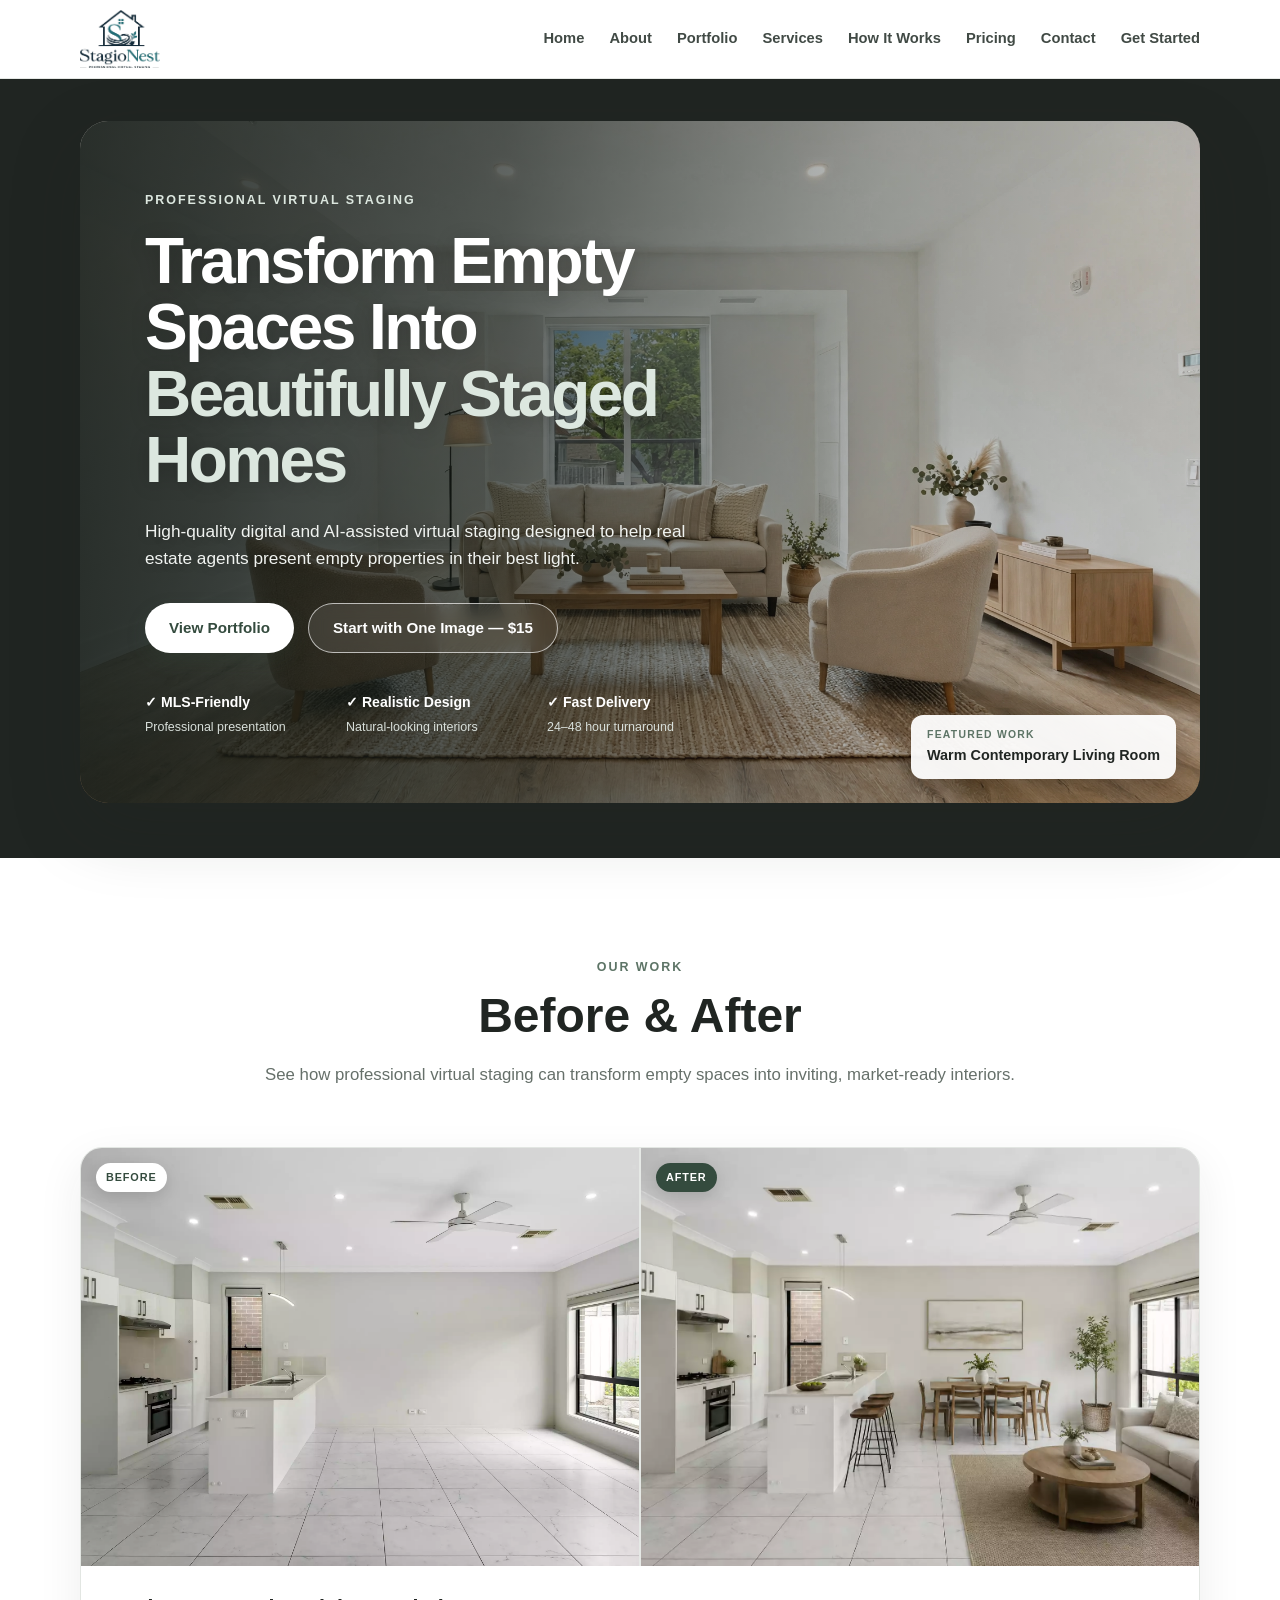
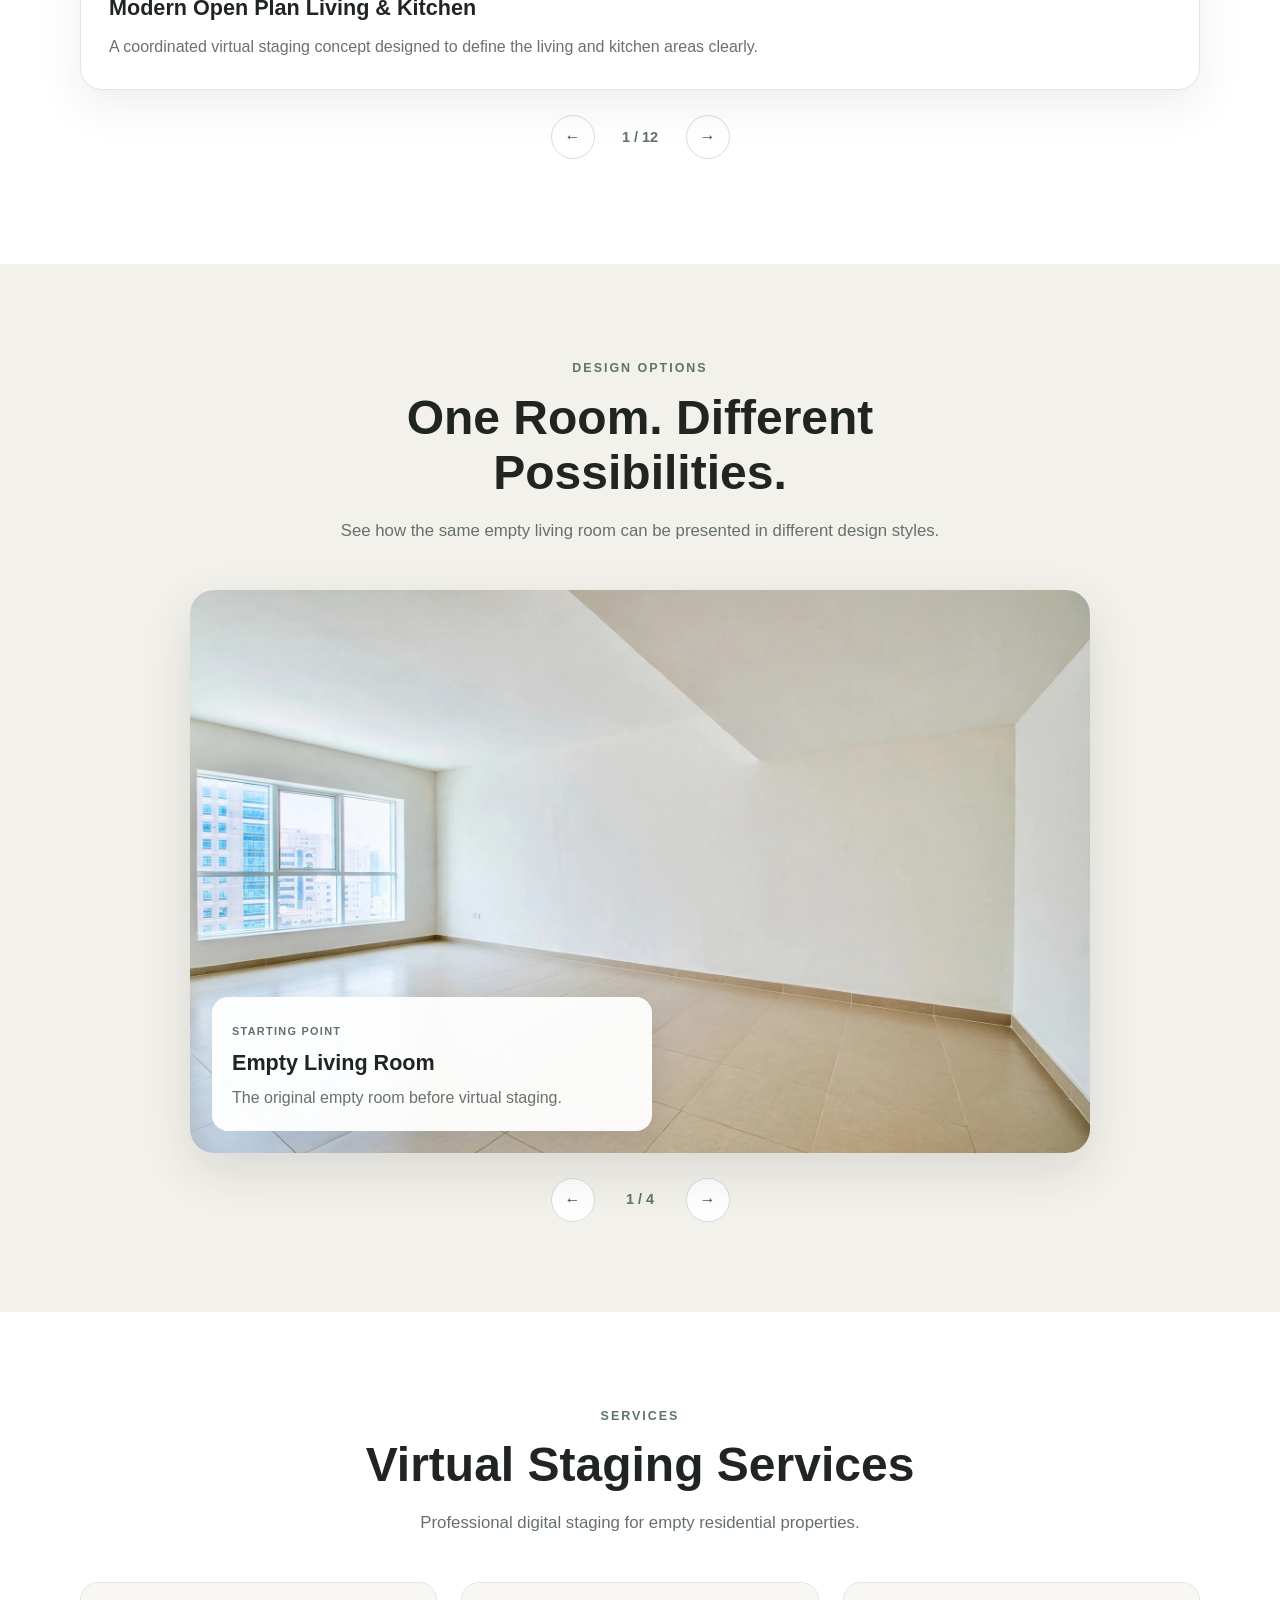
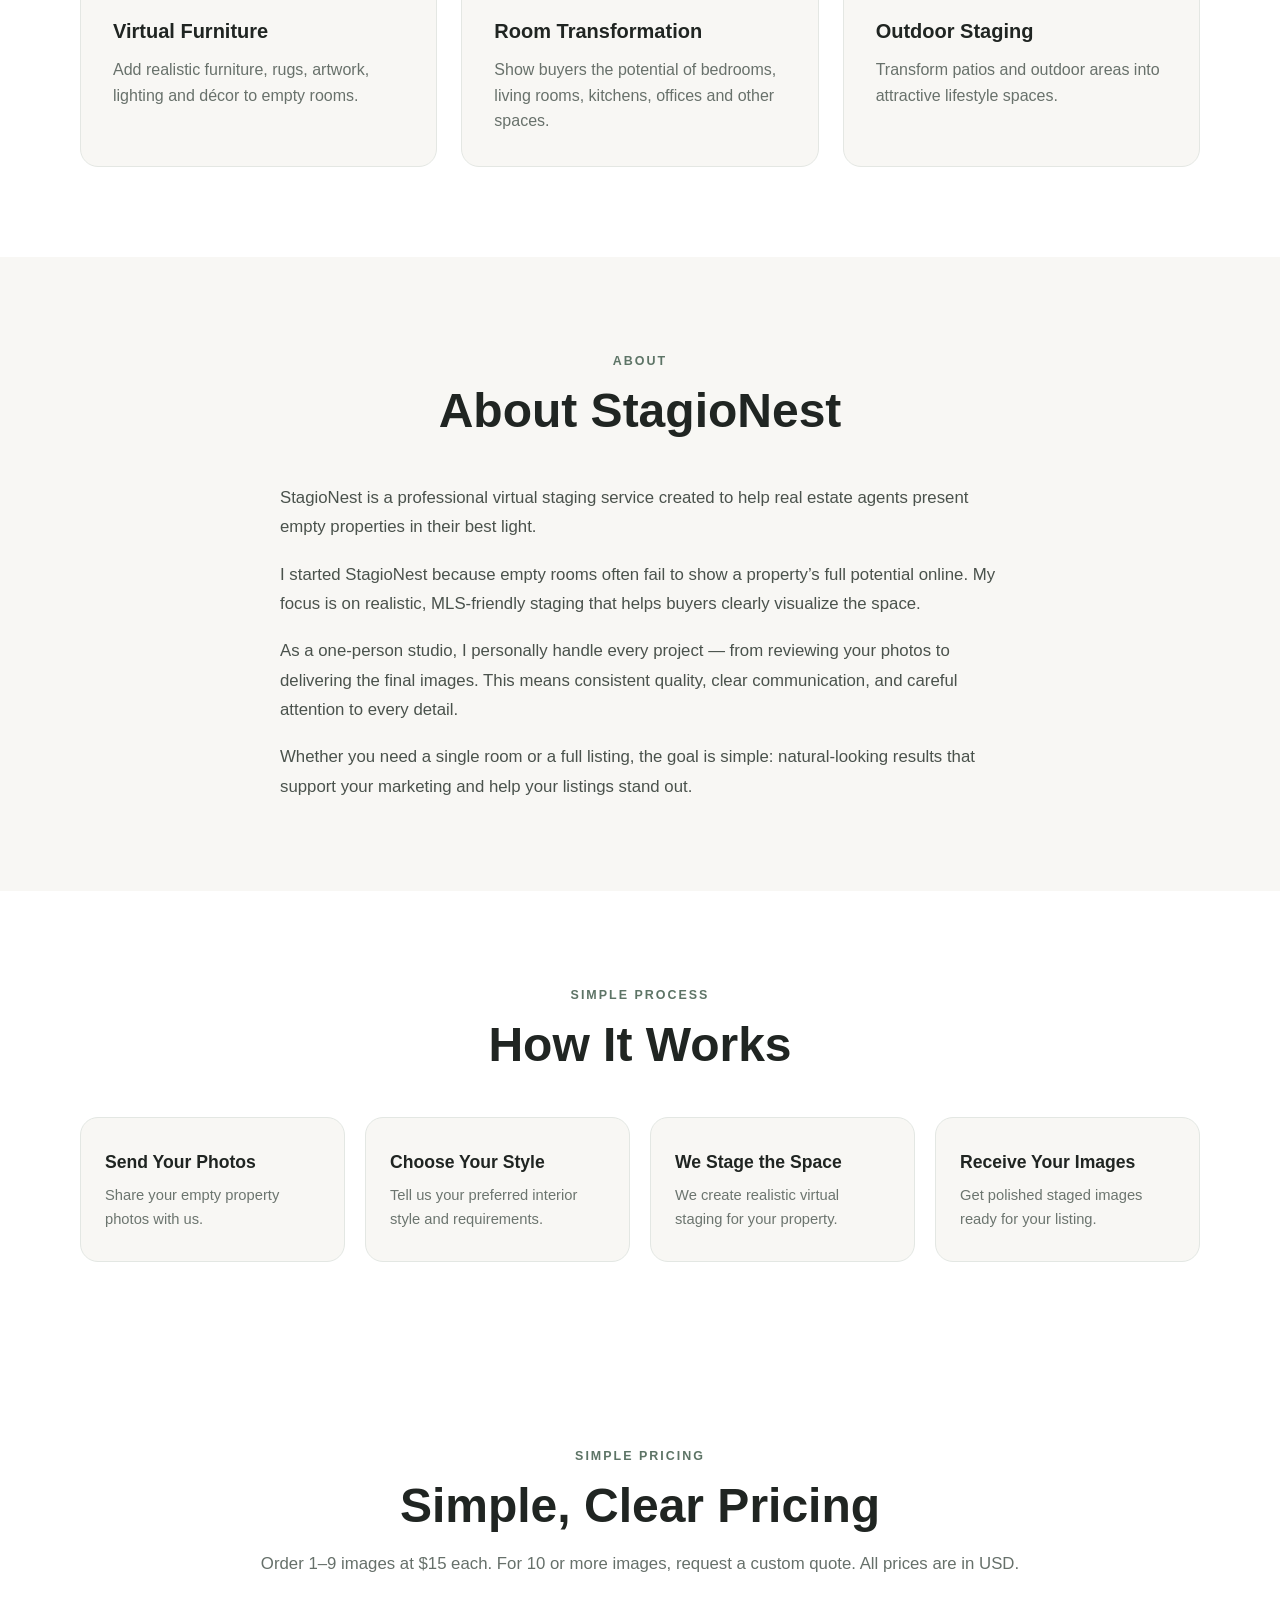
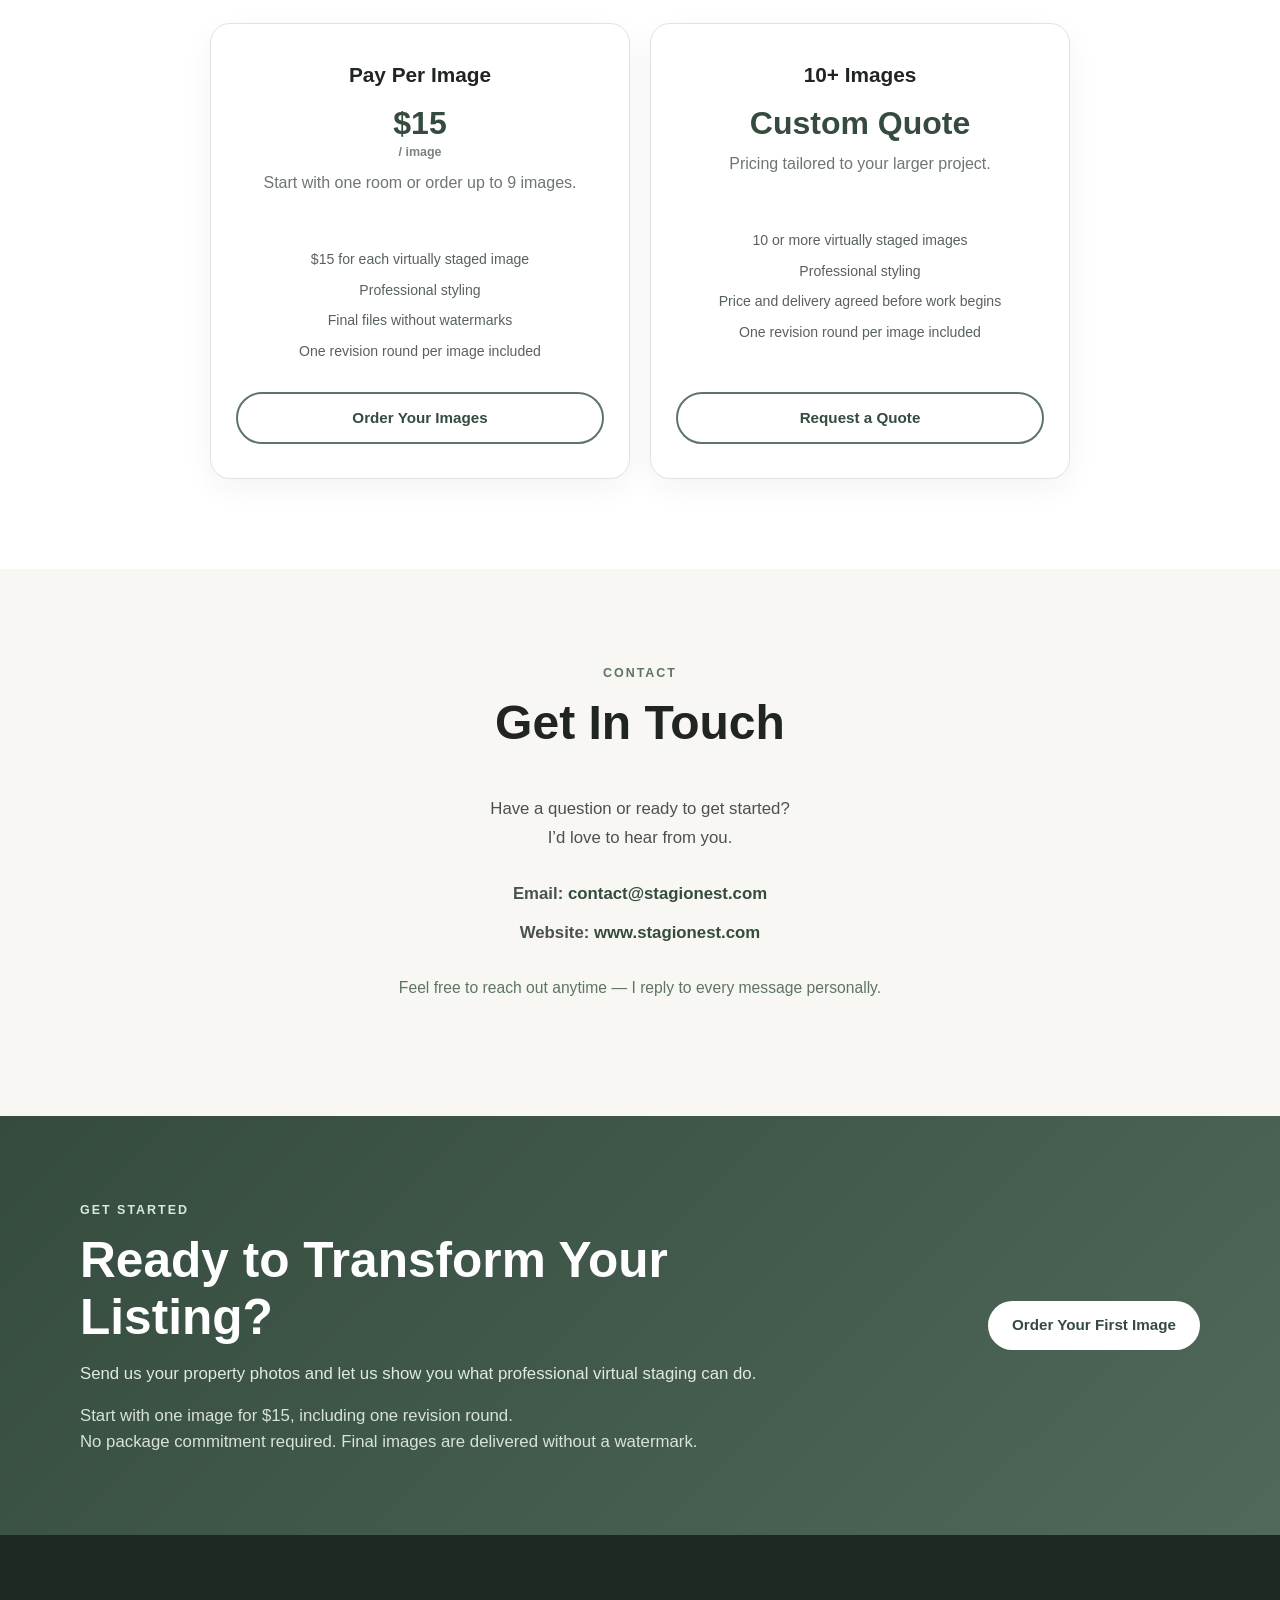
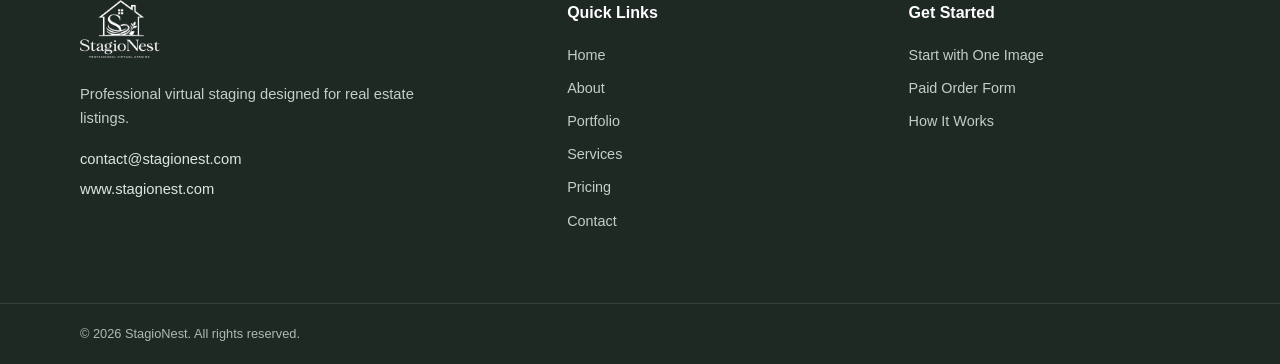
==== index.html @ 2c48d174 "Rename Index.html to index.html" ====
<!DOCTYPE html>
<html lang="en">
<head>
  <meta charset="UTF-8">
  <meta name="viewport" content="width=device-width, initial-scale=1.0">

  <title>StagioNest | Professional Virtual Staging</title>

  <meta
    name="description"
    content="Professional virtual staging for real estate agents. Transform empty spaces into realistic, beautifully staged homes for MLS listings."
  >

  <meta
    name="keywords"
    content="virtual staging, real estate virtual staging, AI virtual staging, MLS virtual staging, real estate agents"
  >

  <link rel="stylesheet" href="CSS/style.css?v=final-20260913">
  <style>
    /* Two pricing options; retain the existing card styles. */
    #pricing .pricing-grid {
      display: grid;
      grid-template-columns: repeat(2, minmax(0, 1fr));
      max-width: 860px;
      margin-left: auto;
      margin-right: auto;
    }
    #pricing .pricing-card { grid-column: auto; min-width: 0; }
    @media (max-width: 640px) {
      #pricing .pricing-grid { grid-template-columns: minmax(0, 1fr); }
    }
  </style>
</head>

<body>

  <!-- ================= HEADER ================= -->

  <header class="site-header">
    <div class="container header-inner">

      <a href="#home" class="brand">
        <img
          src="Images/stagionest-header-green-logo.png"
          alt="StagioNest Professional Virtual Staging"
        >
      </a>

      <button
        class="menu-toggle"
        id="menuToggle"
        type="button"
        aria-label="Open navigation menu"
        aria-expanded="false"
      >
        ☰
      </button>

      <nav class="main-nav" id="mainNav">
        <a href="#home">Home</a>
        <a href="#about">About</a>
        <a href="#portfolio">Portfolio</a>
        <a href="#services">Services</a>
        <a href="#how-it-works">How It Works</a>
        <a href="#pricing">Pricing</a>
        <a href="#contact">Contact</a>
        <a href="#get-started">Get Started</a>
      </nav>

    </div>
  </header>


  <main>

    <!-- ================= HERO ================= -->

    <section class="hero" id="home">

      <div class="container hero-grid">

        <div class="hero-content">

          <span class="eyebrow">
            PROFESSIONAL VIRTUAL STAGING
          </span>

          <h1>
            Transform Empty Spaces Into
            <span>Beautifully Staged Homes</span>
          </h1>

          <p class="hero-text">
            High-quality digital and AI-assisted virtual staging designed
            to help real estate agents present empty properties in their
            best light.
          </p>

          <div class="hero-buttons">

            <a href="#portfolio" class="btn btn-primary">
              View Portfolio
            </a>

            <a href="https://forms.gle/goYeQssP6NCxRCtu6" class="btn btn-secondary" target="_blank" rel="noopener">
              Start with One Image — $15
            </a>

          </div>

          <div class="hero-features">

            <div class="hero-feature">
              <strong>✓ MLS-Friendly</strong>
              <span>Professional presentation</span>
            </div>

            <div class="hero-feature">
              <strong>✓ Realistic Design</strong>
              <span>Natural-looking interiors</span>
            </div>

            <div class="hero-feature">
              <strong>✓ Fast Delivery</strong>
              <span>24–48 hour turnaround</span>
            </div>

          </div>

        </div>


        <div class="hero-image-wrapper">

          <img
            src="Images/virtual-staging-warm-contemporary-modern-living-room-hero.webp"
            alt="Warm contemporary modern virtually staged living room"
            class="hero-image"
          >

          <div class="hero-overlay"></div>

          <div class="hero-image-label">
            <span>FEATURED WORK</span>
            <strong>Warm Contemporary Living Room</strong>
          </div>

        </div>

      </div>

    </section>


    <!-- ================= PORTFOLIO INTRO ================= -->

    <section class="section portfolio-intro" id="portfolio">

      <div class="container narrow text-center">

        <span class="section-label">
          OUR WORK
        </span>

        <h2>
          Before &amp; After
        </h2>

        <p>
          See how professional virtual staging can transform empty
          spaces into inviting, market-ready interiors.
        </p>

      </div>

    </section>


    <!-- ================= PORTFOLIO SLIDER ================= -->

    <section class="portfolio-section">

      <div class="container">

        <div class="portfolio-slider" id="portfolioSlider">

          <!-- PROJECT 1 -->
          <article class="portfolio-card">
            <div class="portfolio-images">

              <div class="portfolio-image">
                <span class="image-badge">BEFORE</span>
                <img
                  src="Images/empty-modern-open-plan-living-room-kitchen-before.webp"
                  alt="Empty modern open plan living room and kitchen before virtual staging"
                  loading="lazy"
                >
              </div>

              <div class="portfolio-image">
                <span class="image-badge after">AFTER</span>
                <img
                  src="Images/virtual-staging-modern-open-plan-living-room-kitchen-after.webp"
                  alt="Virtually staged modern open plan living room and kitchen"
                  loading="lazy"
                >
              </div>

            </div>

            <div class="portfolio-info">
              <h3>Modern Open Plan Living &amp; Kitchen</h3>
              <p>
                A coordinated virtual staging concept designed to
                define the living and kitchen areas clearly.
              </p>
            </div>
          </article>


          <!-- PROJECT 2 -->
          <article class="portfolio-card">
            <div class="portfolio-images">

              <div class="portfolio-image">
                <span class="image-badge">BEFORE</span>
                <img
                  src="Images/empty-open-concept-living-dining-room-modern-home-before.webp"
                  alt="Empty open concept living and dining room before virtual staging"
                  loading="lazy"
                >
              </div>

              <div class="portfolio-image">
                <span class="image-badge after">AFTER</span>
                <img
                  src="Images/virtual-staging-open-concept-living-dining-room-modern-home-after.webp"
                  alt="Virtually staged open concept living and dining room"
                  loading="lazy"
                >
              </div>

            </div>

            <div class="portfolio-info">
              <h3>Open Concept Living &amp; Dining</h3>
              <p>
                A balanced furniture arrangement showing buyers
                how the open space can function.
              </p>
            </div>
          </article>


          <!-- PROJECT 3 -->
          <article class="portfolio-card">
            <div class="portfolio-images">

              <div class="portfolio-image">
                <span class="image-badge">BEFORE</span>
                <img
                  src="Images/empty-covered-patio-real-estate-before.webp"
                  alt="Empty covered patio before virtual staging"
                  loading="lazy"
                >
              </div>

              <div class="portfolio-image">
                <span class="image-badge after">AFTER</span>
                <img
                  src="Images/virtual-staging-covered-patio-real-estate-after.webp"
                  alt="Virtually staged covered patio"
                  loading="lazy"
                >
              </div>

            </div>

            <div class="portfolio-info">
              <h3>Covered Outdoor Patio</h3>
              <p>
                An inviting outdoor living arrangement designed
                to highlight the property's lifestyle potential.
              </p>
            </div>
          </article>


          <!-- PROJECT 4 -->
          <article class="portfolio-card">
            <div class="portfolio-images">

              <div class="portfolio-image">
                <span class="image-badge">BEFORE</span>
                <img
                  src="Images/empty-open-concept-kitchen-living-room-before.webp"
                  alt="Empty open concept kitchen and living room before virtual staging"
                  loading="lazy"
                >
              </div>

              <div class="portfolio-image">
                <span class="image-badge after">AFTER</span>
                <img
                  src="Images/virtual-staging-open-concept-kitchen-living-room-after.webp"
                  alt="Virtually staged open concept kitchen and living room"
                  loading="lazy"
                >
              </div>

            </div>

            <div class="portfolio-info">
              <h3>Open Concept Kitchen &amp; Living Room</h3>
              <p>
                Functional furniture placement that gives an empty
                open-plan property more visual purpose.
              </p>
            </div>
          </article>


          <!-- PROJECT 5 -->
          <article class="portfolio-card">
            <div class="portfolio-images">

              <div class="portfolio-image">
                <span class="image-badge">BEFORE</span>
                <img
                  src="Images/empty-mid-century-modern-living-room-before.webp"
                  alt="Empty mid century modern living room before virtual staging"
                  loading="lazy"
                >
              </div>

              <div class="portfolio-image">
                <span class="image-badge after">AFTER</span>
                <img
                  src="Images/virtual-staging-mid-century-modern-living-room-after.webp"
                  alt="Virtually staged mid century modern living room"
                  loading="lazy"
                >
              </div>

            </div>

            <div class="portfolio-info">
              <h3>Mid-Century Modern Living Room</h3>
              <p>
                Warm wood tones and timeless furniture create an
                inviting real-estate presentation.
              </p>
            </div>
          </article>


          <!-- PROJECT 6 -->
          <article class="portfolio-card">
            <div class="portfolio-images">

              <div class="portfolio-image">
                <span class="image-badge">BEFORE</span>
                <img
                  src="Images/empty-warm-contemporary-modern-living-room-before.webp"
                  alt="Empty warm contemporary modern living room before virtual staging"
                  loading="lazy"
                >
              </div>

              <div class="portfolio-image">
                <span class="image-badge after">AFTER</span>
                <img
                  src="Images/virtual-staging-warm-contemporary-modern-living-room-after.webp"
                  alt="Virtually staged warm contemporary modern living room"
                  loading="lazy"
                >
              </div>

            </div>

            <div class="portfolio-info">
              <h3>Warm Contemporary Living Room</h3>
              <p>
                Soft neutral furnishings and contemporary styling
                create a polished listing presentation.
              </p>
            </div>
          </article>


          <!-- PROJECT 7 -->
          <article class="portfolio-card">
            <div class="portfolio-images">

              <div class="portfolio-image">
                <span class="image-badge">BEFORE</span>
                <img
                  src="Images/empty-modern-organic-bedroom-before.webp"
                  alt="Empty modern organic bedroom before virtual staging"
                  loading="lazy"
                >
              </div>

              <div class="portfolio-image">
                <span class="image-badge after">AFTER</span>
                <img
                  src="Images/virtual-staging-modern-organic-bedroom-after.webp"
                  alt="Virtually staged modern organic bedroom"
                  loading="lazy"
                >
              </div>

            </div>

            <div class="portfolio-info">
              <h3>Modern Organic Bedroom</h3>
              <p>
                Natural textures, warm neutrals and simple furnishings
                create a comfortable bedroom concept.
              </p>
            </div>
          </article>


          <!-- PROJECT 8 -->
          <article class="portfolio-card">
            <div class="portfolio-images">

              <div class="portfolio-image">
                <span class="image-badge">BEFORE</span>
                <img
                  src="Images/empty-warm-contemporary-primary-bedroom-before.webp"
                  alt="Empty warm contemporary primary bedroom before virtual staging"
                  loading="lazy"
                >
              </div>

              <div class="portfolio-image">
                <span class="image-badge after">AFTER</span>
                <img
                  src="Images/virtual-staging-warm-contemporary-primary-bedroom-after.webp"
                  alt="Virtually staged warm contemporary primary bedroom"
                  loading="lazy"
                >
              </div>

            </div>

            <div class="portfolio-info">
              <h3>Warm Contemporary Primary Bedroom</h3>
              <p>
                A calm, sophisticated bedroom design suitable for
                residential real-estate listings.
              </p>
            </div>
          </article>


          <!-- PROJECT 9 -->
          <article class="portfolio-card">
            <div class="portfolio-images">

              <div class="portfolio-image">
                <span class="image-badge">BEFORE</span>
                <img
                  src="Images/empty-modern-bedroom-with-balcony-before.webp"
                  alt="Empty modern bedroom with balcony before virtual staging"
                  loading="lazy"
                >
              </div>

              <div class="portfolio-image">
                <span class="image-badge after">AFTER</span>
                <img
                  src="Images/virtual-staging-modern-bedroom-with-balcony-after.webp"
                  alt="Virtually staged modern bedroom with balcony"
                  loading="lazy"
                >
              </div>

            </div>

            <div class="portfolio-info">
              <h3>Modern Bedroom With Balcony</h3>
              <p>
                A clean bedroom arrangement that helps buyers
                visualize the available living space.
              </p>
            </div>
          </article>


          <!-- PROJECT 10 -->
          <article class="portfolio-card">
            <div class="portfolio-images">

              <div class="portfolio-image">
                <span class="image-badge">BEFORE</span>
                <img
                  src="Images/empty-modern-organic-living-room-before.webp"
                  alt="Empty modern organic living room before virtual staging"
                  loading="lazy"
                >
              </div>

              <div class="portfolio-image">
                <span class="image-badge after">AFTER</span>
                <img
                  src="Images/virtual-staging-modern-organic-living-room-after.webp"
                  alt="Virtually staged modern organic living room"
                  loading="lazy"
                >
              </div>

            </div>

            <div class="portfolio-info">
              <h3>Modern Organic Living Room</h3>
              <p>
                Warm natural styling designed to give an empty room
                a welcoming and contemporary feel.
              </p>
            </div>
          </article>


          <!-- PROJECT 11 -->
          <article class="portfolio-card">
            <div class="portfolio-images">

              <div class="portfolio-image">
                <span class="image-badge">BEFORE</span>
                <img
                  src="Images/empty-modern-flex-room-real-estate-before.webp"
                  alt="Empty modern flex room before virtual staging"
                  loading="lazy"
                >
              </div>

              <div class="portfolio-image">
                <span class="image-badge after">AFTER</span>
                <img
                  src="Images/virtual-staging-modern-flex-room-real-estate-after.webp"
                  alt="Virtually staged modern flex room"
                  loading="lazy"
                >
              </div>

            </div>

            <div class="portfolio-info">
              <h3>Modern Flex Room</h3>
              <p>
                A flexible room concept showing how an unused space
                can serve a practical purpose.
              </p>
            </div>
          </article>


          <!-- PROJECT 12 -->
          <article class="portfolio-card">
            <div class="portfolio-images">

              <div class="portfolio-image">
                <span class="image-badge">BEFORE</span>
                <img
                  src="Images/empty-modern-home-office-us-real-estate-before.webp"
                  alt="Empty modern home office before virtual staging"
                  loading="lazy"
                >
              </div>

              <div class="portfolio-image">
                <span class="image-badge after">AFTER</span>
                <img
                  src="Images/virtual-staging-modern-home-office-us-real-estate-after.webp"
                  alt="Virtually staged modern home office"
                  loading="lazy"
                >
              </div>

            </div>

            <div class="portfolio-info">
              <h3>Modern Home Office</h3>
              <p>
                A practical home-office setup designed for modern
                residential property listings.
              </p>
            </div>
          </article>

        </div>


        <div class="slider-controls">

          <button
            class="slider-btn"
            id="prevProject"
            type="button"
            aria-label="Previous project"
          >
            ←
          </button>

          <span id="sliderCounter">1 / 12</span>

          <button
            class="slider-btn"
            id="nextProject"
            type="button"
            aria-label="Next project"
          >
            →
          </button>

        </div>

      </div>

    </section>


    <!-- ================= DESIGN STYLES ================= -->

    <section class="section styles-section">

      <div class="container">

        <div class="section-heading text-center">

          <span class="section-label">
            DESIGN OPTIONS
          </span>

          <h2>
            One Room. Different Possibilities.
          </h2>

          <p>
            See how the same empty living room can be presented
            in different design styles.
          </p>

        </div>


        <div class="style-showcase">

          <div class="style-slide active">
            <img
              src="Images/empty-mid-century-modern-living-room-before.webp"
              alt="Empty mid century modern living room before styling"
              loading="lazy"
            >

            <div class="style-caption">
              <span>STARTING POINT</span>
              <h3>Empty Living Room</h3>
              <p>The original empty room before virtual staging.</p>
            </div>
          </div>


          <div class="style-slide">
            <img
              src="Images/organic-modern-living-room.webp"
              alt="Organic modern living room style"
              loading="lazy"
            >

            <div class="style-caption">
              <span>ORGANIC MODERN</span>
              <h3>Organic Modern</h3>
              <p>Warm neutrals, natural textures and contemporary furniture.</p>
            </div>
          </div>


          <div class="style-slide">
            <img
              src="Images/scandinavian-living-room.webp"
              alt="Scandinavian living room style"
              loading="lazy"
            >

            <div class="style-caption">
              <span>SCANDINAVIAN</span>
              <h3>Scandinavian</h3>
              <p>Light tones, simple forms and comfortable modern styling.</p>
            </div>
          </div>


          <div class="style-slide">
            <img
              src="Images/minimalist-city-living-room.webp"
              alt="Minimalist city living room style"
              loading="lazy"
            >

            <div class="style-caption">
              <span>MINIMALIST CITY</span>
              <h3>Minimalist City</h3>
              <p>Clean lines, sophisticated furniture and uncluttered design.</p>
            </div>
          </div>

        </div>


        <div class="style-controls">

          <button
            class="slider-btn"
            id="prevStyle"
            type="button"
            aria-label="Previous design style"
          >
            ←
          </button>

          <span id="styleCounter">1 / 4</span>

          <button
            class="slider-btn"
            id="nextStyle"
            type="button"
            aria-label="Next design style"
          >
            →
          </button>

        </div>

      </div>

    </section>


    <!-- ================= SERVICES ================= -->

    <section class="section services-section" id="services">

      <div class="container">

        <div class="section-heading text-center">

          <span class="section-label">SERVICES</span>

          <h2>Virtual Staging Services</h2>

          <p>
            Professional digital staging for empty residential properties.
          </p>

        </div>


        <div class="service-grid">

          <div class="service-card">
            <h3>Virtual Furniture</h3>
            <p>
              Add realistic furniture, rugs, artwork, lighting and
              décor to empty rooms.
            </p>
          </div>


          <div class="service-card">
            <h3>Room Transformation</h3>
            <p>
              Show buyers the potential of bedrooms, living rooms,
              kitchens, offices and other spaces.
            </p>
          </div>


          <div class="service-card">
            <h3>Outdoor Staging</h3>
            <p>
              Transform patios and outdoor areas into attractive
              lifestyle spaces.
            </p>
          </div>

        </div>

      </div>

    </section>


    <!-- ================= ABOUT ================= -->

    <section class="section about-section" id="about">

      <div class="container narrow">

        <div class="section-heading text-center">
          <span class="section-label">ABOUT</span>
          <h2>About StagioNest</h2>
        </div>

        <div class="about-content">
          <p>
            StagioNest is a professional virtual staging service created to help real estate agents present empty properties in their best light.
          </p>

          <p>
            I started StagioNest because empty rooms often fail to show a property’s full potential online. My focus is on realistic, MLS-friendly staging that helps buyers clearly visualize the space.
          </p>

          <p>
            As a one-person studio, I personally handle every project — from reviewing your photos to delivering the final images. This means consistent quality, clear communication, and careful attention to every detail.
          </p>

          <p>
            Whether you need a single room or a full listing, the goal is simple: natural-looking results that support your marketing and help your listings stand out.
          </p>
        </div>

      </div>

    </section>


    <!-- ================= HOW IT WORKS ================= -->

    <section class="section process-section" id="how-it-works">

      <div class="container">

        <div class="section-heading text-center">

          <span class="section-label">SIMPLE PROCESS</span>

          <h2>How It Works</h2>

        </div>


        <div class="process-grid">

          <div class="process-step">
            <h3>Send Your Photos</h3>
            <p>Share your empty property photos with us.</p>
          </div>

          <div class="process-step">
            <h3>Choose Your Style</h3>
            <p>Tell us your preferred interior style and requirements.</p>
          </div>

          <div class="process-step">
            <h3>We Stage the Space</h3>
            <p>We create realistic virtual staging for your property.</p>
          </div>

          <div class="process-step">
            <h3>Receive Your Images</h3>
            <p>Get polished staged images ready for your listing.</p>
          </div>

        </div>

      </div>

    </section>


    <!-- ================= PRICING ================= -->
    <section class="section pricing-section" id="pricing">
      <div class="container">
        <div class="section-heading text-center">
          <span class="section-label">SIMPLE PRICING</span>
          <h2>Simple, Clear Pricing</h2>
          <p>Order 1–9 images at $15 each. For 10 or more images, request a custom quote. All prices are in USD.</p>
        </div>
        <div class="pricing-grid">
          <div class="pricing-card">
            <h3>Pay Per Image</h3>
            <div class="price">$15 <span>/ image</span></div>
            <p>Start with one room or order up to 9 images.</p>
            <ul>
              <li>$15 for each virtually staged image</li>
              <li>Professional styling</li>
              <li>Final files without watermarks</li>
              <li>One revision round per image included</li>
            </ul>
            <a href="https://forms.gle/goYeQssP6NCxRCtu6" class="btn btn-outline-green" target="_blank" rel="noopener">Order Your Images</a>
          </div>
          <div class="pricing-card custom-pricing-card">
            <h3>10+ Images</h3>
            <div class="price custom-price">Custom Quote</div>
            <p>Pricing tailored to your larger project.</p>
            <ul>
              <li>10 or more virtually staged images</li>
              <li>Professional styling</li>
              <li>Price and delivery agreed before work begins</li>
              <li>One revision round per image included</li>
            </ul>
            <a href="mailto:contact@stagionest.com?subject=Custom%20Quote%20for%2010%2B%20Images" class="btn btn-outline-green">Request a Quote</a>
          </div>
        </div>
      </div>
    </section>


    <!-- ================= CONTACT ================= -->

    <section class="section contact-section" id="contact">

      <div class="container narrow text-center">

        <div class="section-heading">
          <span class="section-label">CONTACT</span>
          <h2>Get In Touch</h2>
        </div>

        <div class="contact-content">
          <p>
            Have a question or ready to get started?<br>
            I’d love to hear from you.
          </p>

          <div class="contact-details">
            <p>
              <strong>Email:</strong>
              <a href="mailto:contact@stagionest.com">contact@stagionest.com</a>
            </p>
            <p>
              <strong>Website:</strong>
              <a href="https://www.stagionest.com" target="_blank" rel="noopener">www.stagionest.com</a>
            </p>
          </div>

          <p class="contact-note">
            Feel free to reach out anytime — I reply to every message personally.
          </p>
        </div>

      </div>

    </section>


    <!-- ================= CTA ================= -->

    <section class="cta-section" id="get-started">

      <div class="container cta-inner">

        <div class="cta-content">

          <span class="section-label">GET STARTED</span>

          <h2>Ready to Transform Your Listing?</h2>

          <p>
            Send us your property photos and let us show you what
            professional virtual staging can do.
          </p>

          <p class="sample-note">
            Start with one image for $15, including one revision round.<br>
            No package commitment required. Final images are delivered without a watermark.
          </p>

        </div>

        <a href="https://forms.gle/goYeQssP6NCxRCtu6" class="btn btn-light" target="_blank" rel="noopener">
          Order Your First Image
        </a>

      </div>

    </section>

  </main>


  <!-- ================= FOOTER ================= -->

  <footer class="site-footer">

    <div class="container footer-grid">

      <div class="footer-brand">

        <div class="footer-logo-box">
          <img
            src="Images/stagionest-footer-white-transparent-logo.png"
            alt="StagioNest Professional Virtual Staging"
            class="footer-logo"
          >
        </div>

        <p>
          Professional virtual staging designed for real estate listings.
        </p>

        <div class="footer-contact">
          <p>
            <a href="mailto:contact@stagionest.com">contact@stagionest.com</a>
          </p>
          <p>
            <a href="https://www.stagionest.com" target="_blank" rel="noopener">www.stagionest.com</a>
          </p>
        </div>

      </div>


      <div class="footer-links">

        <h3>Quick Links</h3>

        <a href="#home">Home</a>
        <a href="#about">About</a>
        <a href="#portfolio">Portfolio</a>
        <a href="#services">Services</a>
        <a href="#pricing">Pricing</a>
        <a href="#contact">Contact</a>

      </div>


      <div class="footer-links">

        <h3>Get Started</h3>

        <a href="https://forms.gle/goYeQssP6NCxRCtu6" target="_blank" rel="noopener">Start with One Image</a>
        <a href="https://forms.gle/goYeQssP6NCxRCtu6" target="_blank" rel="noopener">
          Paid Order Form
        </a>
        <a href="#how-it-works">How It Works</a>

      </div>

    </div>


    <div class="footer-bottom">

      <div class="container">

        <p>
          © <span id="year"></span> StagioNest. All rights reserved.
        </p>

      </div>

    </div>

  </footer>


  <script src="JS/script.js?v=final-20260913" defer></script>

</body>
</html>
---- CSS/style.css ----
/* =========================================================
   STAGIONEST
   PROFESSIONAL VIRTUAL STAGING WEBSITE
   FINAL REVISED CSS
   ========================================================= */


/* =========================
   RESET
   ========================= */

* {
  margin: 0;
  padding: 0;
  box-sizing: border-box;
}

html {
  scroll-behavior: smooth;
  scroll-padding-top: 90px;
}

body {
  font-family:
    -apple-system,
    BlinkMacSystemFont,
    "Segoe UI",
    Roboto,
    Arial,
    sans-serif;

  background: #f8f7f4;
  color: #202522;
  line-height: 1.6;
  overflow-x: hidden;
}

img {
  display: block;
  max-width: 100%;
}

a {
  color: inherit;
  text-decoration: none;
}

button {
  font: inherit;
}


/* =========================
   GLOBAL
   ========================= */

.container {
  width: min(1120px, 92%);
  margin: 0 auto;
}

.narrow {
  max-width: 760px;
}

.text-center {
  text-align: center;
}

.section {
  padding: 90px 0;
}

.section-label,
.eyebrow {
  display: inline-block;
  font-size: 0.78rem;
  font-weight: 800;
  letter-spacing: 0.16em;
  text-transform: uppercase;
  color: #5d7466;
}

.section-heading {
  max-width: 760px;
  margin: 0 auto 45px;
}

.section-heading h2,
.portfolio-intro h2 {
  margin-top: 10px;
  font-size: clamp(2rem, 4vw, 3rem);
  line-height: 1.15;
  color: #202522;
}

.section-heading p,
.portfolio-intro p {
  margin-top: 18px;
  color: #66706a;
  font-size: 1.05rem;
}


/* =========================
   BUTTONS
   ========================= */

.btn {
  display: inline-flex;
  align-items: center;
  justify-content: center;

  min-height: 48px;
  padding: 12px 24px;

  border-radius: 999px;

  font-weight: 700;
  font-size: 0.95rem;

  transition:
    transform 0.25s ease,
    box-shadow 0.25s ease,
    background 0.25s ease,
    color 0.25s ease,
    border-color 0.25s ease;
}

.btn:hover {
  transform: translateY(-2px);
}

.btn-primary {
  background: #344b3e;
  color: #ffffff;
  box-shadow: 0 8px 20px rgba(52, 75, 62, 0.18);
}

.btn-primary:hover {
  background: #26392f;
}

.btn-secondary {
  background: #ffffff;
  color: #344b3e;
  border: 1px solid #d6ddd7;
}

.btn-secondary:hover {
  box-shadow: 0 8px 20px rgba(0, 0, 0, 0.08);
}

.btn-light {
  background: #ffffff;
  color: #344b3e;
}

.btn-light:hover {
  box-shadow: 0 8px 20px rgba(0, 0, 0, 0.12);
}

/* Green outlined button (regular packages) */
.btn-outline-green {
  background: transparent;
  color: #344b3e;
  border: 2px solid #5d7466;
}

.btn-outline-green:hover {
  background: #5d7466;
  color: #ffffff;
  box-shadow: 0 8px 20px rgba(93, 116, 102, 0.25);
}

/* Solid green button (best value package) */
.btn-solid-green {
  background: #5d7466;
  color: #ffffff;
  border: 2px solid #5d7466;
  box-shadow: 0 8px 20px rgba(93, 116, 102, 0.22);
}

.btn-solid-green:hover {
  background: #4a5e52;
  border-color: #4a5e52;
}


/* =========================
   HEADER
   ========================= */

.site-header {
  position: sticky;
  top: 0;
  z-index: 1000;

  background: rgba(255, 255, 255, 0.97);
  border-bottom: 1px solid #e5e8e5;

  backdrop-filter: blur(12px);
}

.header-inner {
  min-height: 78px;
  position: relative;

  display: flex;
  align-items: center;
  justify-content: space-between;

  gap: 25px;
}

.brand {
  display: flex;
  align-items: center;
  flex-shrink: 0;
}

.brand img {
  display: block;
  width: 165px;
  height: 58px;
  max-width: 165px;
  object-fit: contain;
  object-position: left center;
}

.main-nav {
  display: flex;
  flex-wrap: nowrap;
  align-items: center;
  gap: 25px;
}

.main-nav a {
  white-space: nowrap;
  font-size: 0.92rem;
  font-weight: 600;
  color: #414a45;
  transition: color 0.2s ease;
}

.main-nav a:hover {
  color: #5d7466;
}

.menu-toggle {
  display: none;

  border: 0;
  background: transparent;

  font-size: 1.7rem;
  color: #344b3e;

  cursor: pointer;
}


/* =========================
   HERO
   ========================= */

.hero {
  position: relative;
  padding: 42px 0 55px;
  background: #202522;
}

.hero-grid {
  position: relative;
  min-height: 650px;

  display: grid;
  grid-template-columns: 1fr;
  align-items: stretch;

  overflow: hidden;
  border-radius: 28px;

  box-shadow: 0 25px 70px rgba(32, 37, 34, 0.22);
}

.hero-image-wrapper {
  position: absolute;
  inset: 0;
  z-index: 0;

  overflow: hidden;
  background: #d9ddd9;
}

.hero-image {
  width: 100%;
  height: 100%;

  object-fit: cover;
  object-position: center;

  border-radius: 0;

  transition: transform 0.6s ease;
}

.hero-overlay {
  position: absolute;
  inset: 0;

  background:
    linear-gradient(
      90deg,
      rgba(20, 27, 23, 0.88) 0%,
      rgba(20, 27, 23, 0.68) 38%,
      rgba(20, 27, 23, 0.28) 72%,
      rgba(20, 27, 23, 0.08) 100%
    );
}

.hero-content {
  position: relative;
  z-index: 2;

  align-self: center;

  width: min(650px, 62%);
  padding: 65px 0 65px 65px;

  color: #ffffff;
}

.hero-content .eyebrow {
  color: #dce7df;
}

.hero-content h1 {
  margin-top: 16px;

  font-size: clamp(2.7rem, 5vw, 4.7rem);
  line-height: 1.04;
  letter-spacing: -0.04em;

  color: #ffffff;

  text-shadow: 0 3px 20px rgba(0, 0, 0, 0.2);
}

.hero-content h1 span {
  display: block;
  color: #dce7df;
}

.hero-text {
  max-width: 600px;
  margin-top: 24px;

  color: #f0f3f0;
  font-size: 1.08rem;

  text-shadow: 0 2px 10px rgba(0, 0, 0, 0.18);
}

.hero-buttons {
  display: flex;
  flex-wrap: wrap;
  gap: 14px;

  margin-top: 30px;
}

.hero-buttons .btn-primary {
  background: #ffffff;
  color: #344b3e;
}

.hero-buttons .btn-primary:hover {
  background: #eef2ef;
}

.hero-buttons .btn-secondary {
  background: rgba(255, 255, 255, 0.10);
  color: #ffffff;
  border-color: rgba(255, 255, 255, 0.65);
  backdrop-filter: blur(8px);
}

.hero-buttons .btn-secondary:hover {
  background: rgba(255, 255, 255, 0.18);
}

.hero-features {
  display: grid;
  grid-template-columns: repeat(3, minmax(0, 1fr));

  gap: 18px;
  margin-top: 38px;
}

.hero-feature {
  display: flex;
  flex-direction: column;
  gap: 4px;
}

.hero-feature strong {
  color: #ffffff;
  font-size: 0.88rem;
}

.hero-feature span {
  color: #d8dfda;
  font-size: 0.78rem;
}

.hero-image-label {
  position: absolute;

  right: 24px;
  bottom: 24px;
  z-index: 3;

  display: flex;
  flex-direction: column;

  padding: 12px 16px;

  border-radius: 12px;

  background: rgba(255, 255, 255, 0.94);
  color: #202522;

  box-shadow: 0 10px 30px rgba(0, 0, 0, 0.18);
}

.hero-image-label span {
  font-size: 0.65rem;
  letter-spacing: 0.12em;
  font-weight: 800;
  color: #5d7466;
}

.hero-image-label strong {
  font-size: 0.9rem;
}


/* =========================
   PORTFOLIO INTRO
   ========================= */

.portfolio-intro {
  padding-top: 95px;
  padding-bottom: 48px;
  background: #ffffff;
}


/* =========================
   PORTFOLIO
   ========================= */

.portfolio-section {
  padding: 10px 0 105px;
  background: #ffffff;
}

.portfolio-slider {
  position: relative;
}

.portfolio-card {
  display: none;

  overflow: hidden;

  background: #ffffff;

  border: 1px solid #e2e6e2;
  border-radius: 22px;

  box-shadow:
    0 15px 45px rgba(32, 37, 34, 0.08);
}

.portfolio-card.active {
  display: block;
  animation: fadeIn 0.45s ease;
}

@keyframes fadeIn {
  from {
    opacity: 0;
    transform: translateY(8px);
  }

  to {
    opacity: 1;
    transform: translateY(0);
  }
}

.portfolio-images {
  display: grid;
  grid-template-columns: 1fr 1fr;
  gap: 2px;

  background: #e5e8e5;
}

.portfolio-image {
  position: relative;
  overflow: hidden;

  min-width: 0;
  background: #eeeeeb;
}

.portfolio-image img {
  width: 100%;
  height: auto;
  aspect-ratio: 4 / 3;

  object-fit: cover;
  object-position: center;

  transition: transform 0.5s ease;
}

.portfolio-image:hover img {
  transform: scale(1.025);
}

/* Prevent browser broken-image text/filename from becoming visible. */
.portfolio-image img.image-error {
  min-height: 280px;
  object-fit: contain;
  background: #eeeeeb;
  font-size: 0;
}

.image-badge {
  position: absolute;

  top: 15px;
  left: 15px;

  z-index: 2;

  padding: 6px 10px;

  border-radius: 999px;

  background: #ffffff;
  color: #344b3e;

  font-size: 0.68rem;
  font-weight: 800;
  letter-spacing: 0.08em;

  box-shadow: 0 5px 15px rgba(0, 0, 0, 0.12);
}

.image-badge.after {
  background: #344b3e;
  color: #ffffff;
}

.portfolio-info {
  padding: 25px 28px 30px;
}

.portfolio-info h3 {
  font-size: 1.35rem;
  color: #202522;
}

.portfolio-info p {
  margin-top: 8px;
  color: #69726c;
}

.slider-controls,
.style-controls {
  display: flex;
  align-items: center;
  justify-content: center;

  gap: 18px;

  margin-top: 25px;
}

.slider-btn {
  width: 44px;
  height: 44px;

  display: inline-flex;
  align-items: center;
  justify-content: center;

  border: 1px solid #d7ded8;
  border-radius: 50%;

  background: #ffffff;
  color: #344b3e;

  cursor: pointer;

  transition:
    background 0.2s ease,
    color 0.2s ease,
    transform 0.2s ease;
}

.slider-btn:hover {
  background: #344b3e;
  color: #ffffff;
  transform: translateY(-2px);
}

.slider-btn:focus-visible {
  outline: 3px solid rgba(93, 116, 102, 0.35);
  outline-offset: 3px;
}

#sliderCounter,
#styleCounter {
  min-width: 55px;

  text-align: center;

  font-size: 0.9rem;
  font-weight: 700;

  color: #5d7466;
}


/* =========================
   DESIGN STYLES
   ========================= */

.styles-section {
  background: #f3f1eb;
}

.style-showcase {
  position: relative;

  max-width: 900px;
  margin: 0 auto;

  overflow: hidden;

  border-radius: 24px;

  background: #ffffff;

  box-shadow:
    0 18px 50px rgba(32, 37, 34, 0.12);
}

.style-slide {
  display: none;
  position: relative;
  background: #e9e9e5;
}

.style-slide.active {
  display: block;
  animation: fadeIn 0.4s ease;
}

.style-slide img {
  width: 100%;
  height: auto;
  aspect-ratio: 16 / 10;

  object-fit: cover;
  object-position: center;
}

.style-slide img.image-error {
  min-height: 450px;
  object-fit: contain;
  font-size: 0;
}

.style-caption {
  position: absolute;

  left: 22px;
  right: 22px;
  bottom: 22px;

  max-width: 440px;

  padding: 20px;

  border-radius: 16px;

  background: rgba(255, 255, 255, 0.94);

  box-shadow: 0 10px 30px rgba(0, 0, 0, 0.12);
}

.style-caption span {
  font-size: 0.68rem;
  font-weight: 800;
  letter-spacing: 0.12em;
  color: #5d7466;
}

.style-caption h3 {
  margin-top: 4px;
  font-size: 1.35rem;
}

.style-caption p {
  margin-top: 4px;
  color: #68716b;
}


/* =========================
   SERVICES
   ========================= */

.services-section {
  background: #ffffff;
}

.service-grid {
  display: grid;
  grid-template-columns: repeat(3, 1fr);
  gap: 24px;
}

.service-card {
  padding: 32px;
  background: #f8f7f4;
  border: 1px solid #e4e7e3;
  border-radius: 18px;
  transition: transform 0.25s ease, box-shadow 0.25s ease;
}

.service-card:hover {
  transform: translateY(-5px);
  box-shadow: 0 15px 35px rgba(32, 37, 34, 0.09);
}

.service-card h3 {
  margin-top: 0;
  font-size: 1.25rem;
}

.service-card p {
  margin-top: 10px;
  color: #68716b;
}


/* =========================
   ABOUT
   ========================= */

.about-section {
  background: #f8f7f4;
}

.about-content {
  max-width: 720px;
  margin: 0 auto;
  color: #4a524c;
  font-size: 1.05rem;
  line-height: 1.75;
}

.about-content p {
  margin-bottom: 18px;
}

.about-content p:last-child {
  margin-bottom: 0;
}


/* =========================
   PROCESS
   ========================= */

.process-section {
  background: #ffffff;
}

.process-grid {
  display: grid;
  grid-template-columns: repeat(4, 1fr);
  gap: 20px;
}

.process-step {
  padding: 30px 24px;
  background: #f8f7f4;
  border: 1px solid #e3e7e3;
  border-radius: 18px;
}

.process-step h3 {
  margin-top: 0;
  font-size: 1.1rem;
}

.process-step p {
  margin-top: 8px;
  color: #6c756f;
  font-size: 0.92rem;
}

.process-note {
  margin-top: 32px;
  text-align: center;
  color: #5d7466;
  font-size: 0.95rem;
  font-weight: 600;
}


/* =========================
   PRICING
   ========================= */

.pricing-section {
  background: #ffffff;
}

.pricing-grid {
  display: grid;
  grid-template-columns: repeat(4, 1fr);
  gap: 20px;

  align-items: stretch;
}

.pricing-card {
  position: relative;

  display: flex;
  flex-direction: column;

  padding: 34px 25px;

  border: 1px solid #dfe4df;
  border-radius: 20px;

  background: #ffffff;

  text-align: center;

  box-shadow:
    0 10px 30px rgba(32, 37, 34, 0.05);
}

.pricing-card.featured {
  border: 2px solid #5d7466;
  transform: translateY(-8px);
}

.pricing-card h3 {
  font-size: 1.3rem;
}

.popular {
  position: absolute;

  top: -13px;
  left: 50%;

  transform: translateX(-50%);

  padding: 5px 12px;

  border-radius: 999px;

  background: #5d7466;
  color: #ffffff;

  font-size: 0.68rem;
  font-weight: 800;
  letter-spacing: 0.08em;
}

.price {
  margin-top: 15px;

  font-size: 2rem;
  font-weight: 800;

  color: #344b3e;
  line-height: 1.1;
}

.price span {
  display: block;
  margin-top: 5px;

  font-size: 0.78rem;
  font-weight: 600;
  color: #7a837d;
}

.custom-price {
  font-size: 2rem;
}

.pricing-card > p {
  min-height: 48px;
  margin-top: 10px;
  color: #6d766f;
}

.pricing-card ul {
  margin: 22px 0;

  list-style: none;

  color: #58625b;

  font-size: 0.88rem;
}

.pricing-card li {
  margin: 8px 0;
}

.pricing-card .btn {
  width: 100%;
  margin-top: auto;
}

.pricing-note {
  margin-top: 28px;

  text-align: center;

  color: #68716b;
  font-size: 0.92rem;
}


/* =========================
   CTA
   ========================= */

.cta-section {
  padding: 80px 0;

  background:
    linear-gradient(
      135deg,
      #344b3e,
      #50695a
    );

  color: #ffffff;
}

.cta-inner {
  display: flex;
  align-items: center;
  justify-content: space-between;

  gap: 40px;
}

.cta-content {
  max-width: 700px;
}

.cta-section .section-label {
  color: #dce7df;
}

.cta-section h2 {
  margin-top: 10px;

  font-size: clamp(2rem, 4vw, 3.1rem);
  line-height: 1.15;
}

.cta-section p {
  margin-top: 15px;

  color: #e1e9e3;

  font-size: 1.05rem;
}


/* =========================
   FOOTER
   ========================= */

.site-footer {
  background: #1f2924;
  color: #ffffff;
}

.footer-grid {
  display: grid;
  grid-template-columns: 1.5fr 1fr 1fr;

  gap: 50px;

  padding: 65px 0;
}

.footer-brand {
  max-width: 360px;
}

.footer-logo-box {
  display: inline-flex;
  align-items: center;
  justify-content: flex-start;
}

.footer-logo {
  display: block;
  width: 165px;
  height: 58px;
  max-width: 165px;
  object-fit: contain;
  object-position: left center;
}

.footer-brand p {
  margin-top: 18px;

  color: #c4cec7;

  font-size: 0.92rem;
}

.footer-contact {
  margin-top: 18px;
}

.footer-contact p {
  margin: 6px 0;
  font-size: 0.92rem;
}

.footer-contact a {
  color: #dce7df;
  transition: color 0.2s ease;
}

.footer-contact a:hover {
  color: #ffffff;
}

.footer-links {
  display: flex;
  flex-direction: column;
  align-items: flex-start;
}

.footer-links h3 {
  margin-bottom: 14px;
  font-size: 1rem;
}

.footer-links a {
  margin: 5px 0;

  color: #c4cec7;

  font-size: 0.9rem;

  transition: color 0.2s ease;
}

.footer-links a:hover {
  color: #ffffff;
}

.footer-bottom {
  border-top: 1px solid rgba(255, 255, 255, 0.1);
}

.footer-bottom .container {
  padding: 20px 0;
}

.footer-bottom p {
  color: #aeb9b1;
  font-size: 0.8rem;
}


/* =========================
   RESPONSIVE TABLET
   ========================= */

@media (max-width: 1050px) {

  .header-inner {
    gap: 18px;
  }

  .brand img {
    width: 155px;
    max-width: 155px;
  }

  .main-nav {
    gap: 16px;
  }

  .main-nav a {
    font-size: 0.84rem;
  }

  .hero-grid {
    min-height: 620px;
  }

  .hero-content {
    width: min(680px, 72%);
    padding-left: 50px;
  }

  .pricing-grid {
    grid-template-columns: repeat(2, 1fr);
  }

  .pricing-card.featured {
    transform: none;
  }

  .process-grid {
    grid-template-columns: repeat(2, 1fr);
  }

  .footer-grid {
    grid-template-columns: 1fr 1fr;
  }

  .footer-brand {
    grid-column: 1 / -1;
  }

  .cta-inner {
    flex-direction: column;
    align-items: flex-start;
  }
}


/* =========================
   MOBILE
   ========================= */

@media (max-width: 700px) {

  .section {
    padding: 65px 0;
  }

  .header-inner {
    min-height: 70px;
  }

  .brand img {
    width: 145px;
    max-width: 145px;
    height: 52px;
  }

  .menu-toggle {
    display: block;
  }

  .main-nav {
    position: absolute;

    top: 70px;
    left: 0;
    right: 0;

    display: none;
    flex-direction: column;
    align-items: stretch;

    padding: 18px 4%;

    background: #ffffff;

    border-bottom: 1px solid #e5e8e5;

    box-shadow:
      0 15px 30px rgba(0, 0, 0, 0.08);
  }

  .main-nav.open {
    display: flex;
  }

  .main-nav a {
    padding: 10px 0;
  }

  .hero {
    padding: 18px 0 30px;
  }

  .hero-grid {
    min-height: 680px;
    border-radius: 20px;
  }

  .hero-content {
    width: 100%;
    padding: 42px 28px 35px;
    text-align: center;
    align-self: center;
  }

  .hero-content h1 {
    font-size: 2.45rem;
  }

  .hero-text {
    margin-left: auto;
    margin-right: auto;
  }

  .hero-buttons {
    justify-content: center;
  }

  .hero-features {
    grid-template-columns: 1fr;
    gap: 10px;
    text-align: center;
  }

  .hero-image {
    object-position: center;
  }

  .hero-overlay {
    background:
      linear-gradient(
        180deg,
        rgba(20, 27, 23, 0.82) 0%,
        rgba(20, 27, 23, 0.60) 50%,
        rgba(20, 27, 23, 0.48) 100%
      );
  }

  .hero-image-label {
    left: 12px;
    right: 12px;
    bottom: 12px;
  }

  .portfolio-images {
    grid-template-columns: 1fr;
  }

  .portfolio-info {
    padding: 22px;
  }

  .style-slide img {
    aspect-ratio: 4 / 3;
  }

  .style-slide img.image-error {
    min-height: 300px;
  }

  .style-caption {
    position: relative;

    left: auto;
    right: auto;
    bottom: auto;

    margin: 0;

    border-radius: 0;
    box-shadow: none;
  }

  .process-grid {
    grid-template-columns: 1fr;
  }

  .pricing-grid {
    grid-template-columns: 1fr;
  }

  .pricing-card {
    padding: 32px 26px;
  }

  .footer-logo {
    width: 145px;
    max-width: 145px;
    height: 52px;
  }

  .footer-grid {
    grid-template-columns: 1fr;
    gap: 35px;
  }

  .footer-brand {
    grid-column: auto;
  }

  .cta-inner {
    text-align: center;
    align-items: center;
  }

  .cta-content {
    text-align: center;
  }

}


/* =========================
   SMALL MOBILE
   ========================= */

@media (max-width: 430px) {

  .brand img {
    width: 145px;
  }

  .hero-grid {
    min-height: 720px;
  }

  .hero-content {
    padding-left: 20px;
    padding-right: 20px;
  }

  .hero-content h1 {
    font-size: 2.15rem;
  }

  .hero-buttons {
    flex-direction: column;
  }

  .hero-buttons .btn {
    width: 100%;
  }

  .portfolio-info h3 {
    font-size: 1.15rem;
  }

  .style-caption h3 {
    font-size: 1.2rem;
  }

}


/* =========================
   FINAL STABILITY FIXES
   ========================= */

.site-header, .site-header * {
  max-width: 100%;
}

.header-inner {
  min-width: 0;
}

.brand {
  min-width: 0;
}

.hero-image-wrapper img,
.portfolio-image img,
.style-slide img,
.footer-logo {
  max-width: 100%;
}

.cta-inner .btn-light {
  flex: 0 0 auto;
  white-space: nowrap;
}

@media (max-width: 700px) {
  .main-nav {
    z-index: 1100;
  }

  .cta-inner .btn-light {
    width: 100%;
    max-width: 320px;
  }
}


/* =========================
   CONTACT
   ========================= */

.contact-section {
  background: #f8f7f4;
}

.contact-content {
  max-width: 640px;
  margin: 0 auto;
  color: #4a524c;
  font-size: 1.05rem;
  line-height: 1.7;
}

.contact-content > p {
  margin-bottom: 24px;
}

.contact-details {
  margin: 28px 0;
}

.contact-details p {
  margin: 10px 0;
  font-size: 1.05rem;
}

.contact-details a {
  color: #344b3e;
  font-weight: 600;
  transition: color 0.2s ease;
}

.contact-details a:hover {
  color: #5d7466;
}

.contact-note {
  margin-top: 20px;
  color: #5d7466;
  font-size: 0.98rem;
}

.sample-note {
  margin-top: 18px;
  font-size: 0.92rem;
  color: #dce7df;
  line-height: 1.55;
  opacity: 0.95;
}
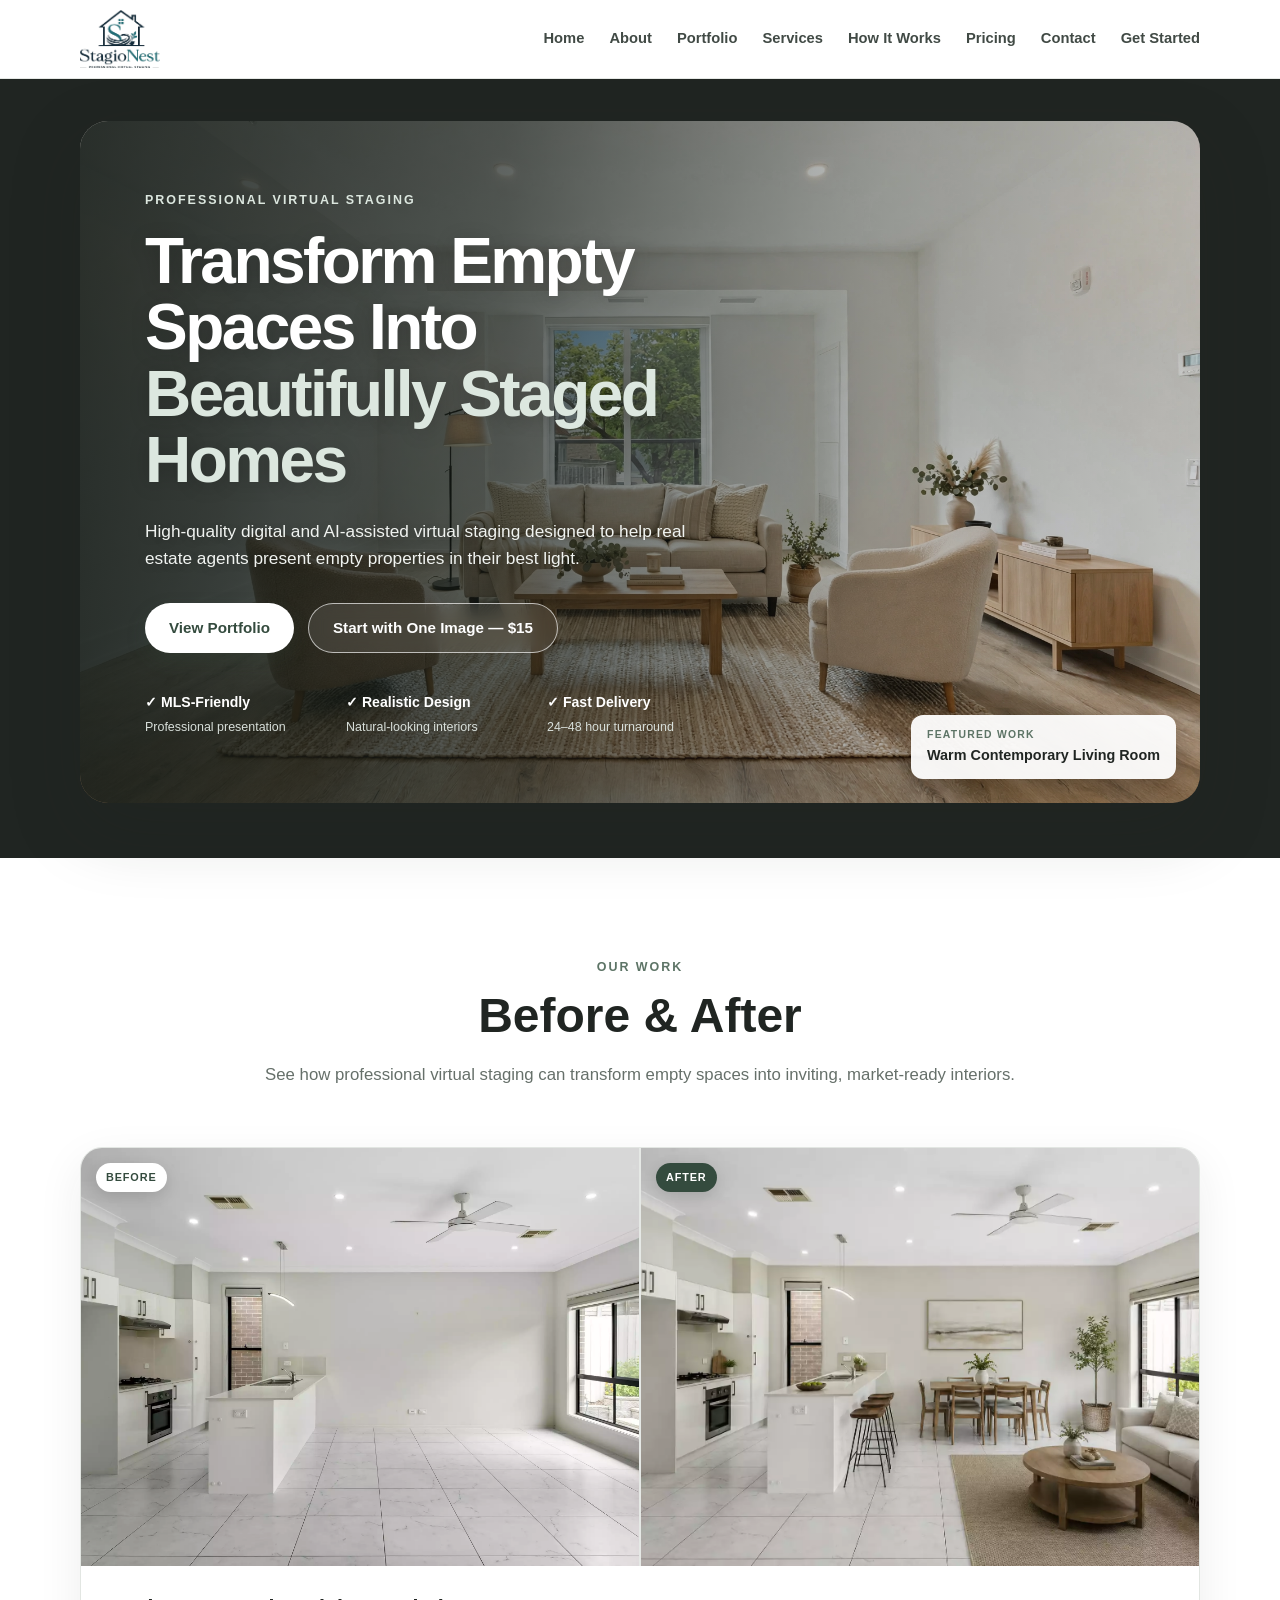
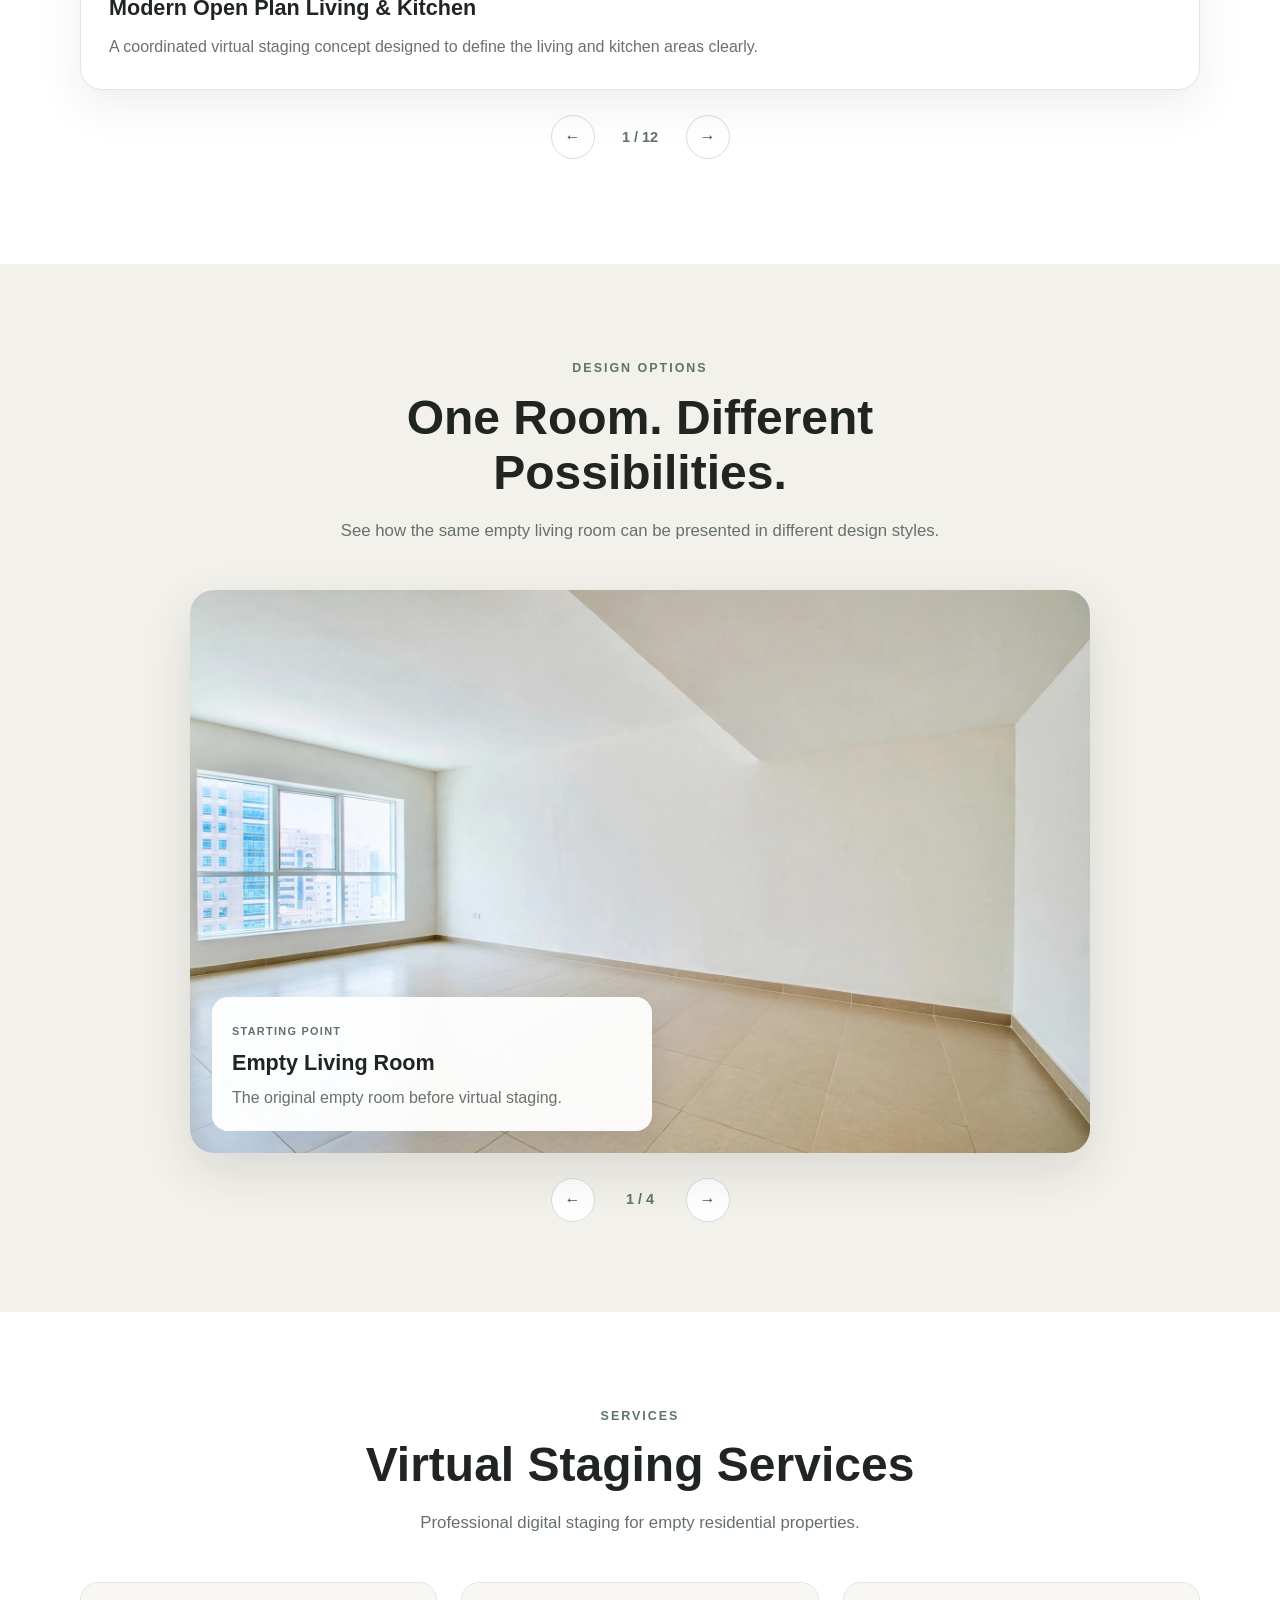
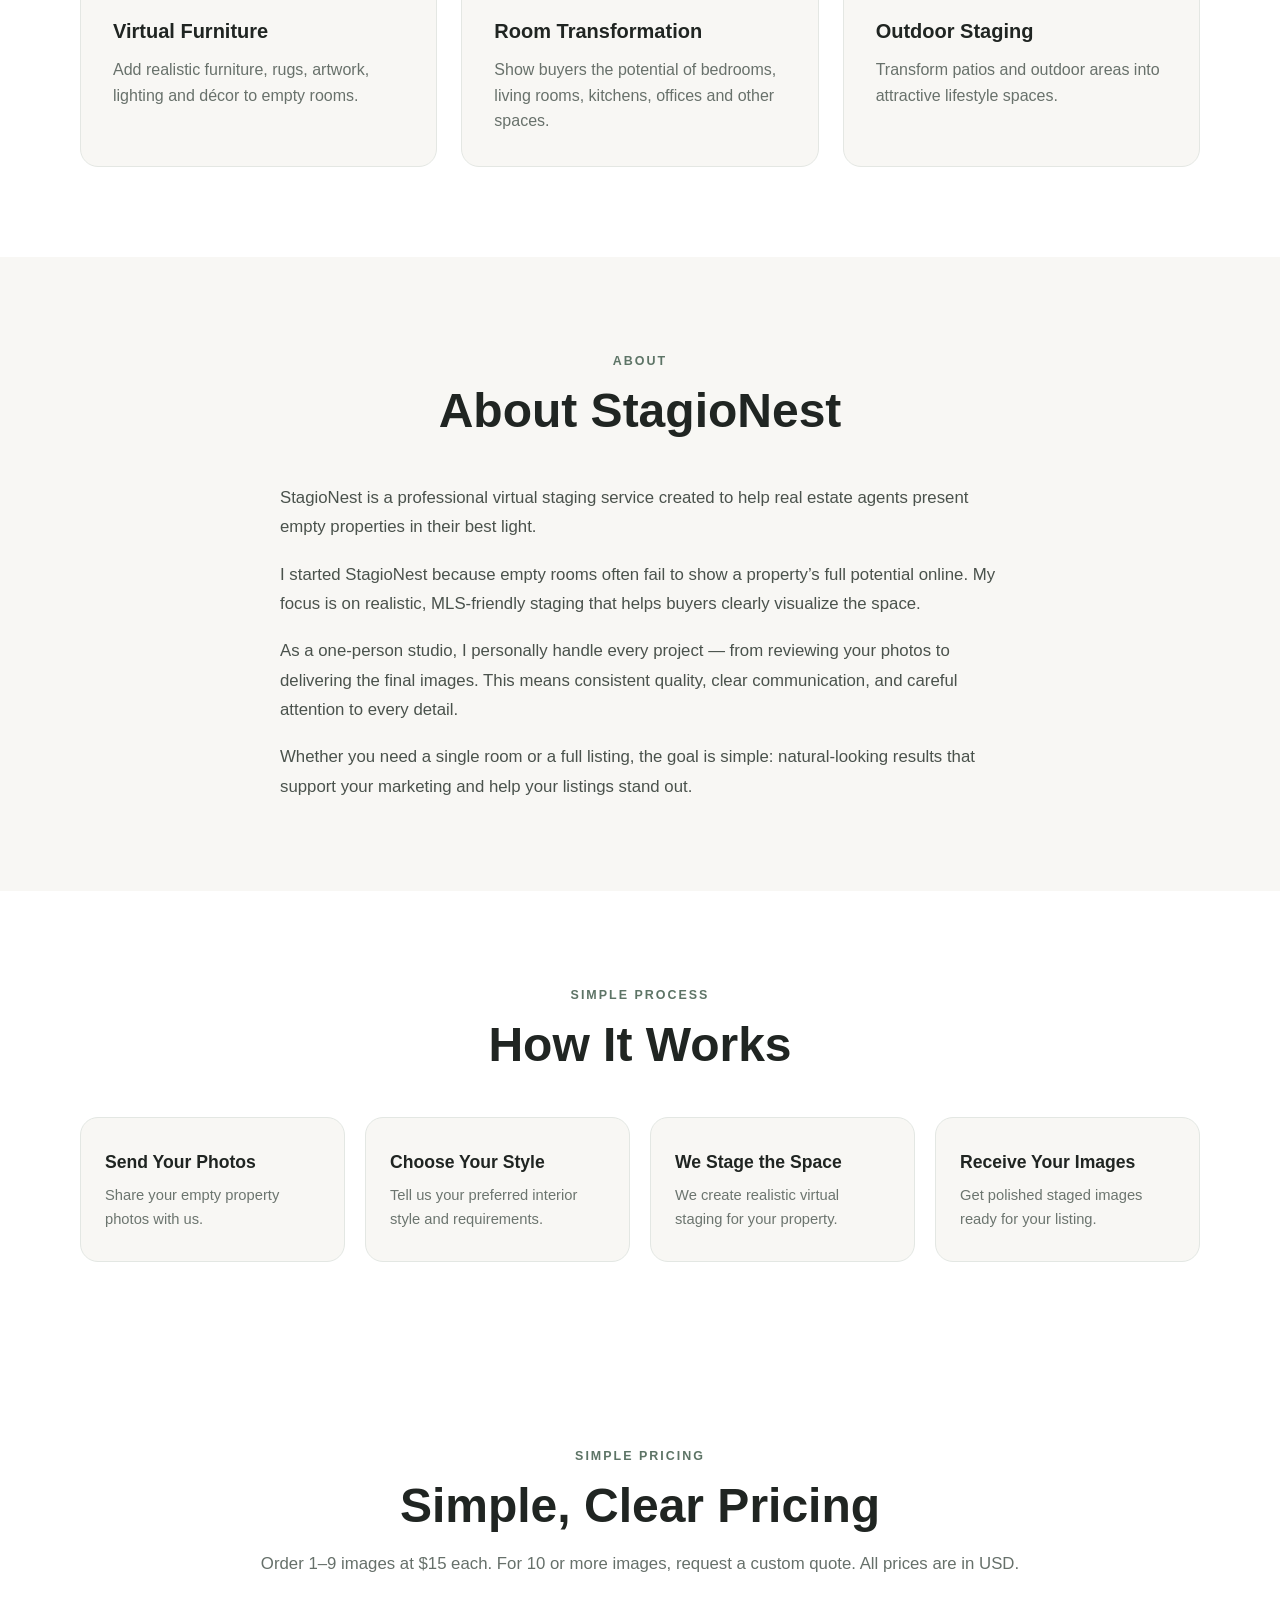
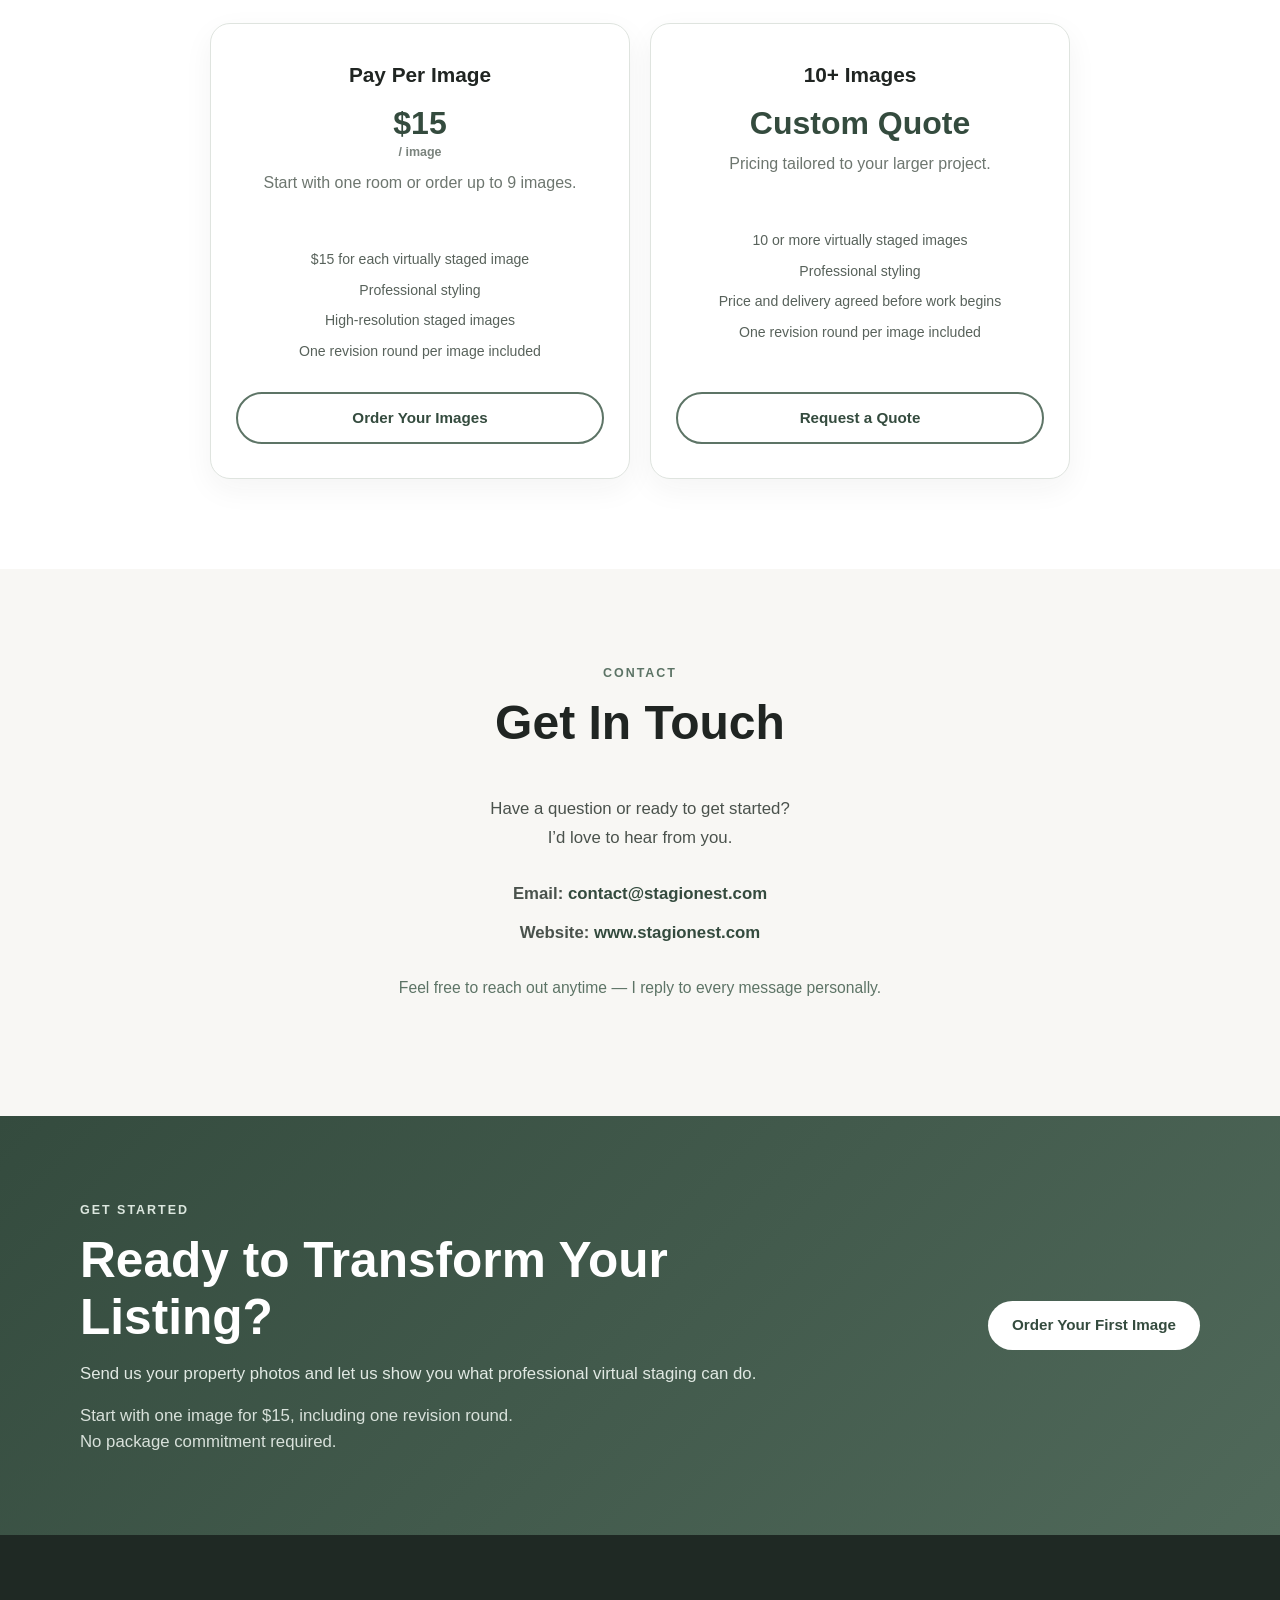
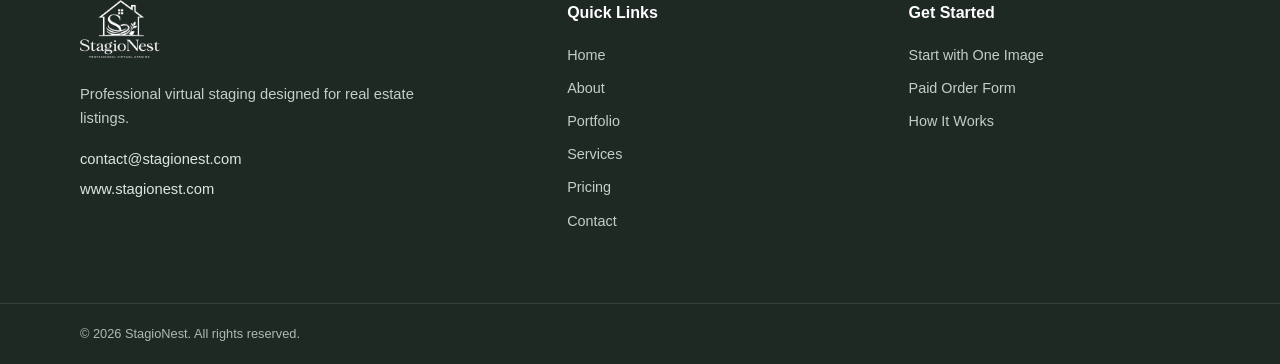
==== commit df0b2221: "Rename index2.html to index.html" ====
--- a/index.html
+++ b/index.html
@@ -889,7 +889,7 @@
             <ul>
               <li>$15 for each virtually staged image</li>
               <li>Professional styling</li>
-              <li>Final files without watermarks</li>
+              <li>High-resolution staged images</li>
               <li>One revision round per image included</li>
             </ul>
             <a href="https://forms.gle/goYeQssP6NCxRCtu6" class="btn btn-outline-green" target="_blank" rel="noopener">Order Your Images</a>
@@ -968,7 +968,7 @@
 
           <p class="sample-note">
             Start with one image for $15, including one revision round.<br>
-            No package commitment required. Final images are delivered without a watermark.
+            No package commitment required.
           </p>
 
         </div>
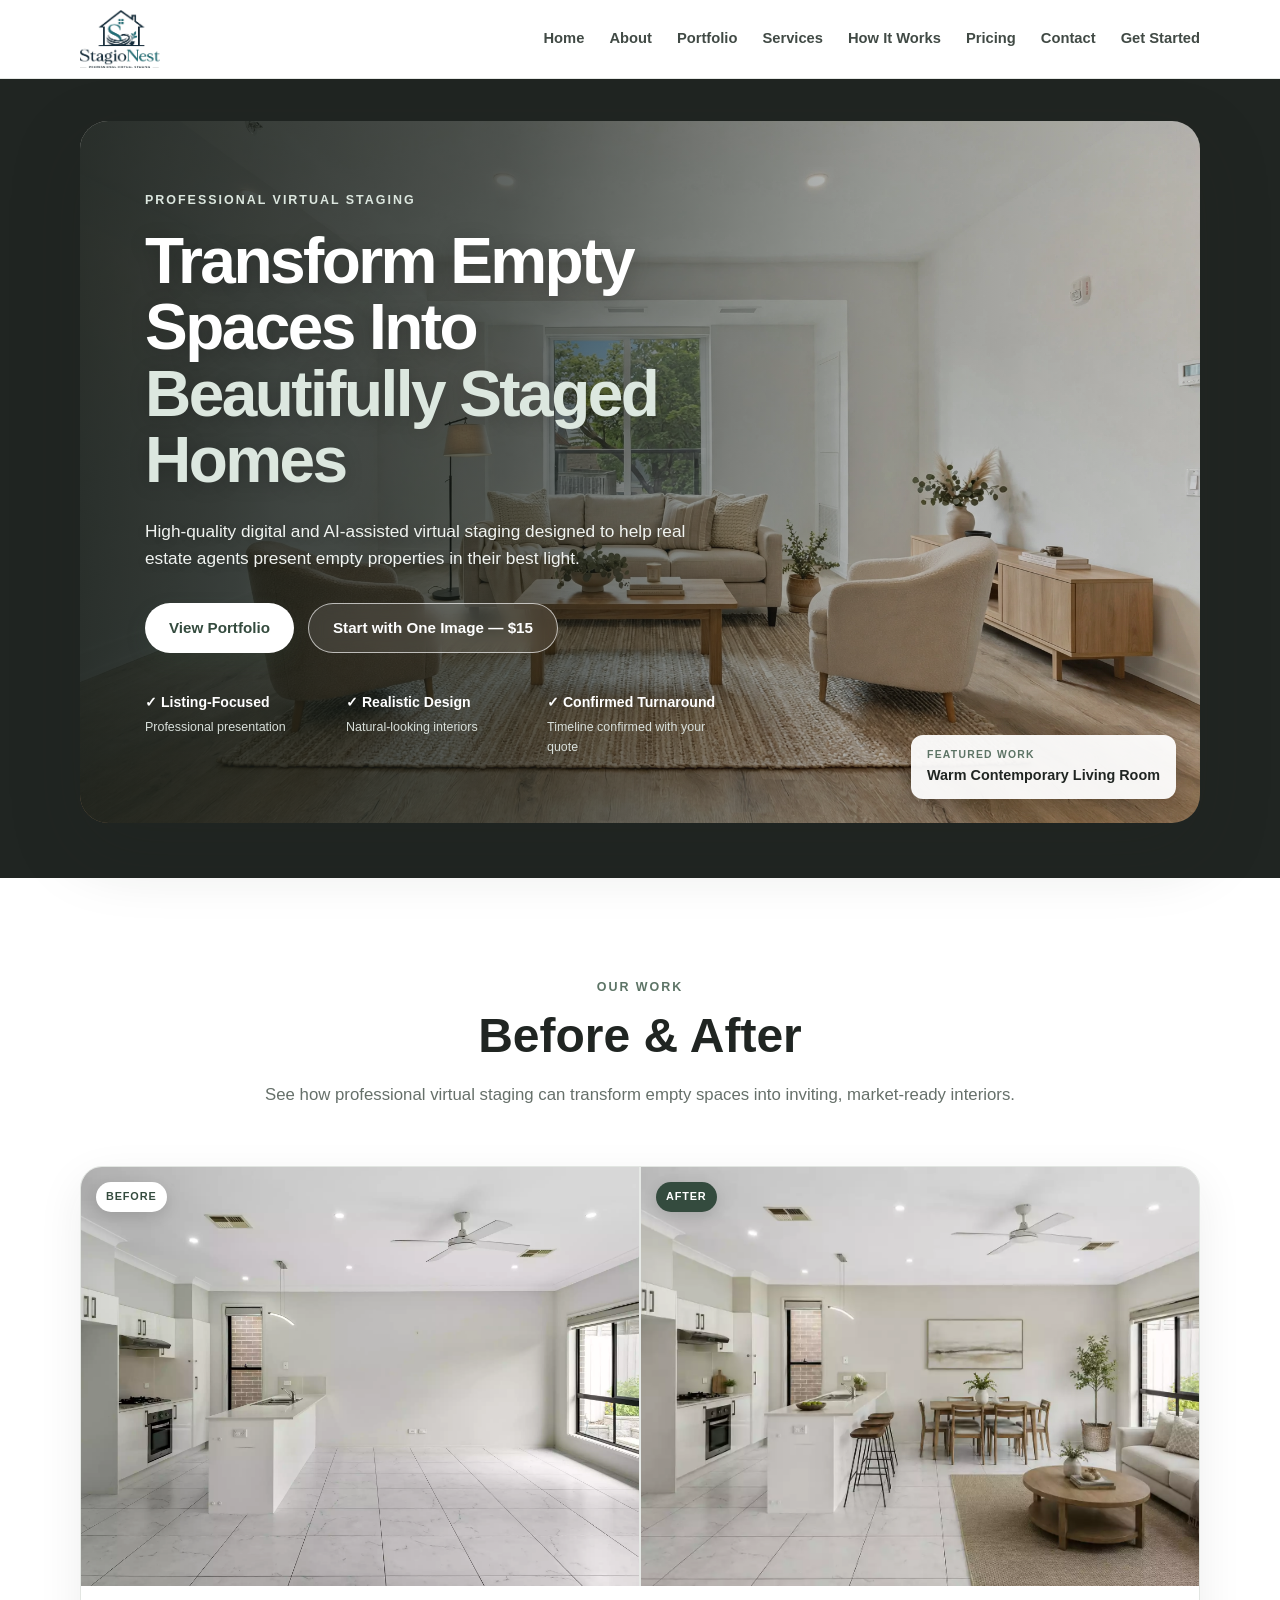
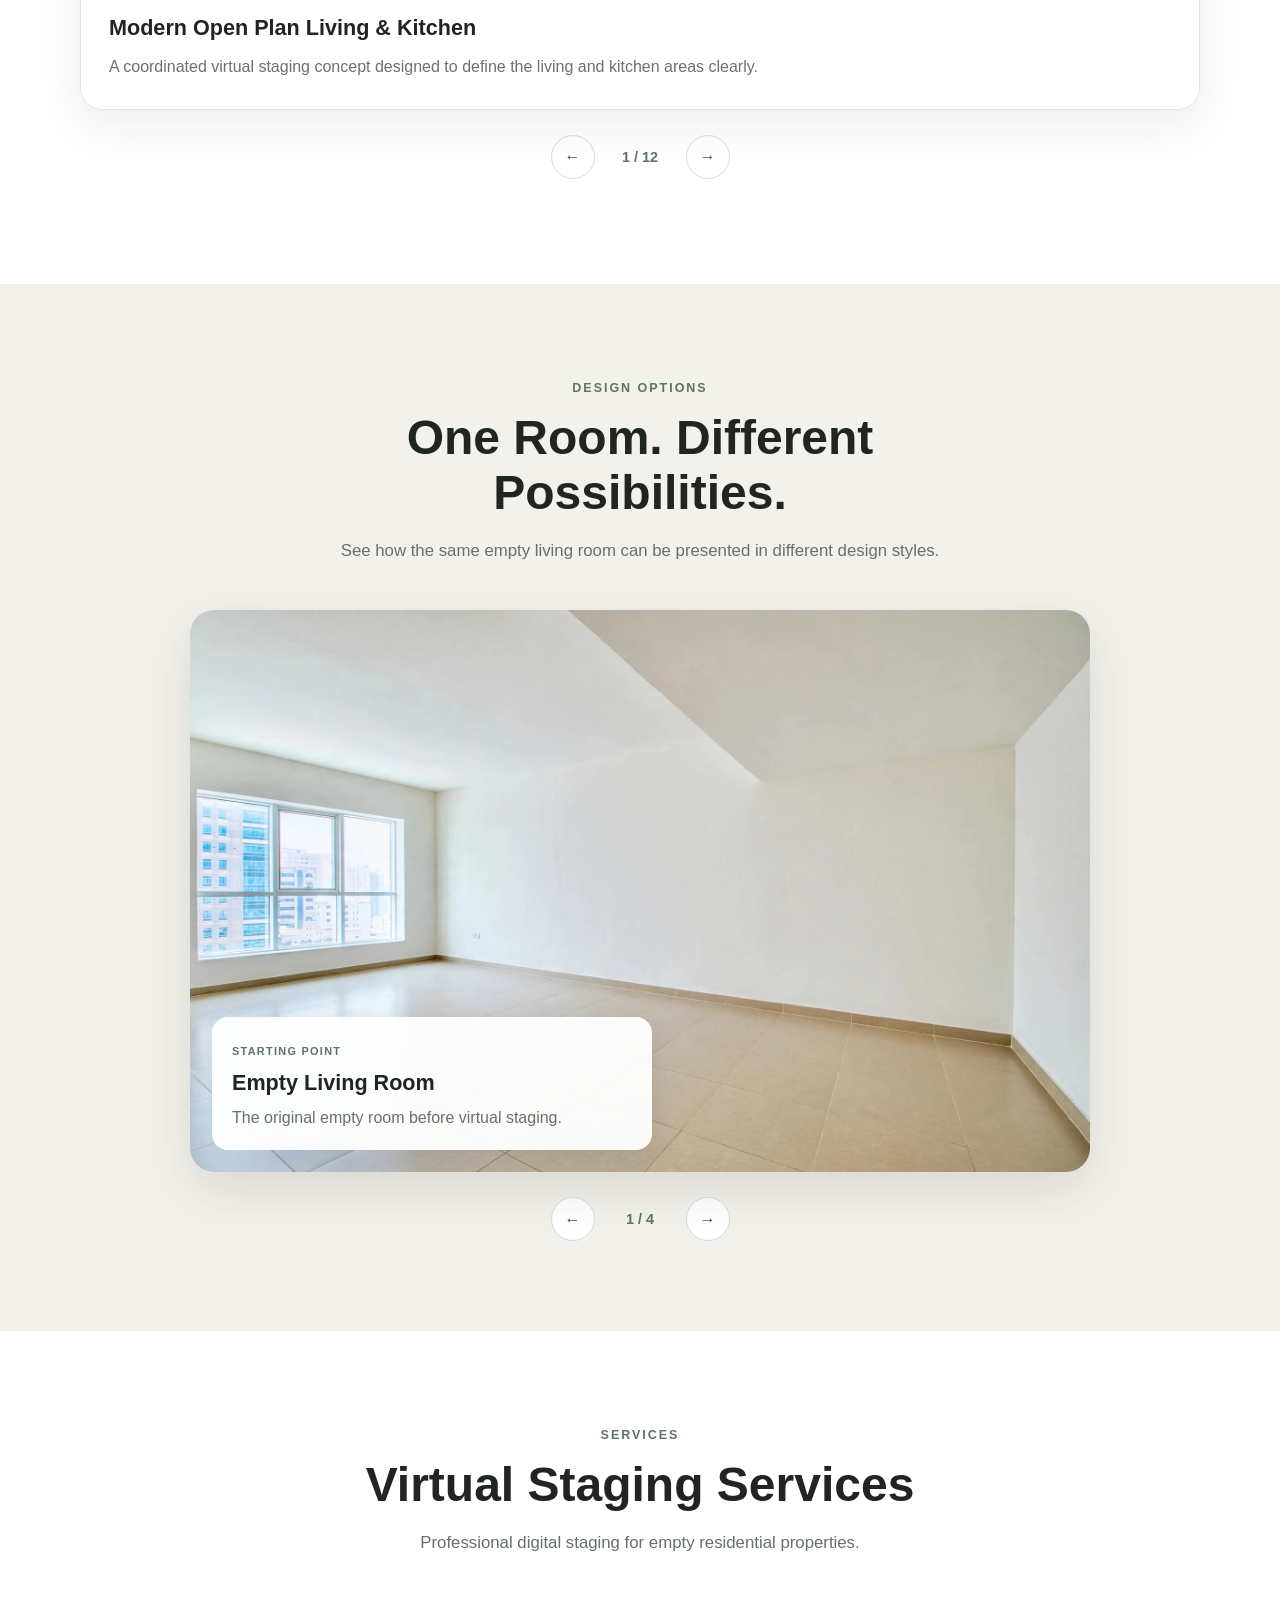
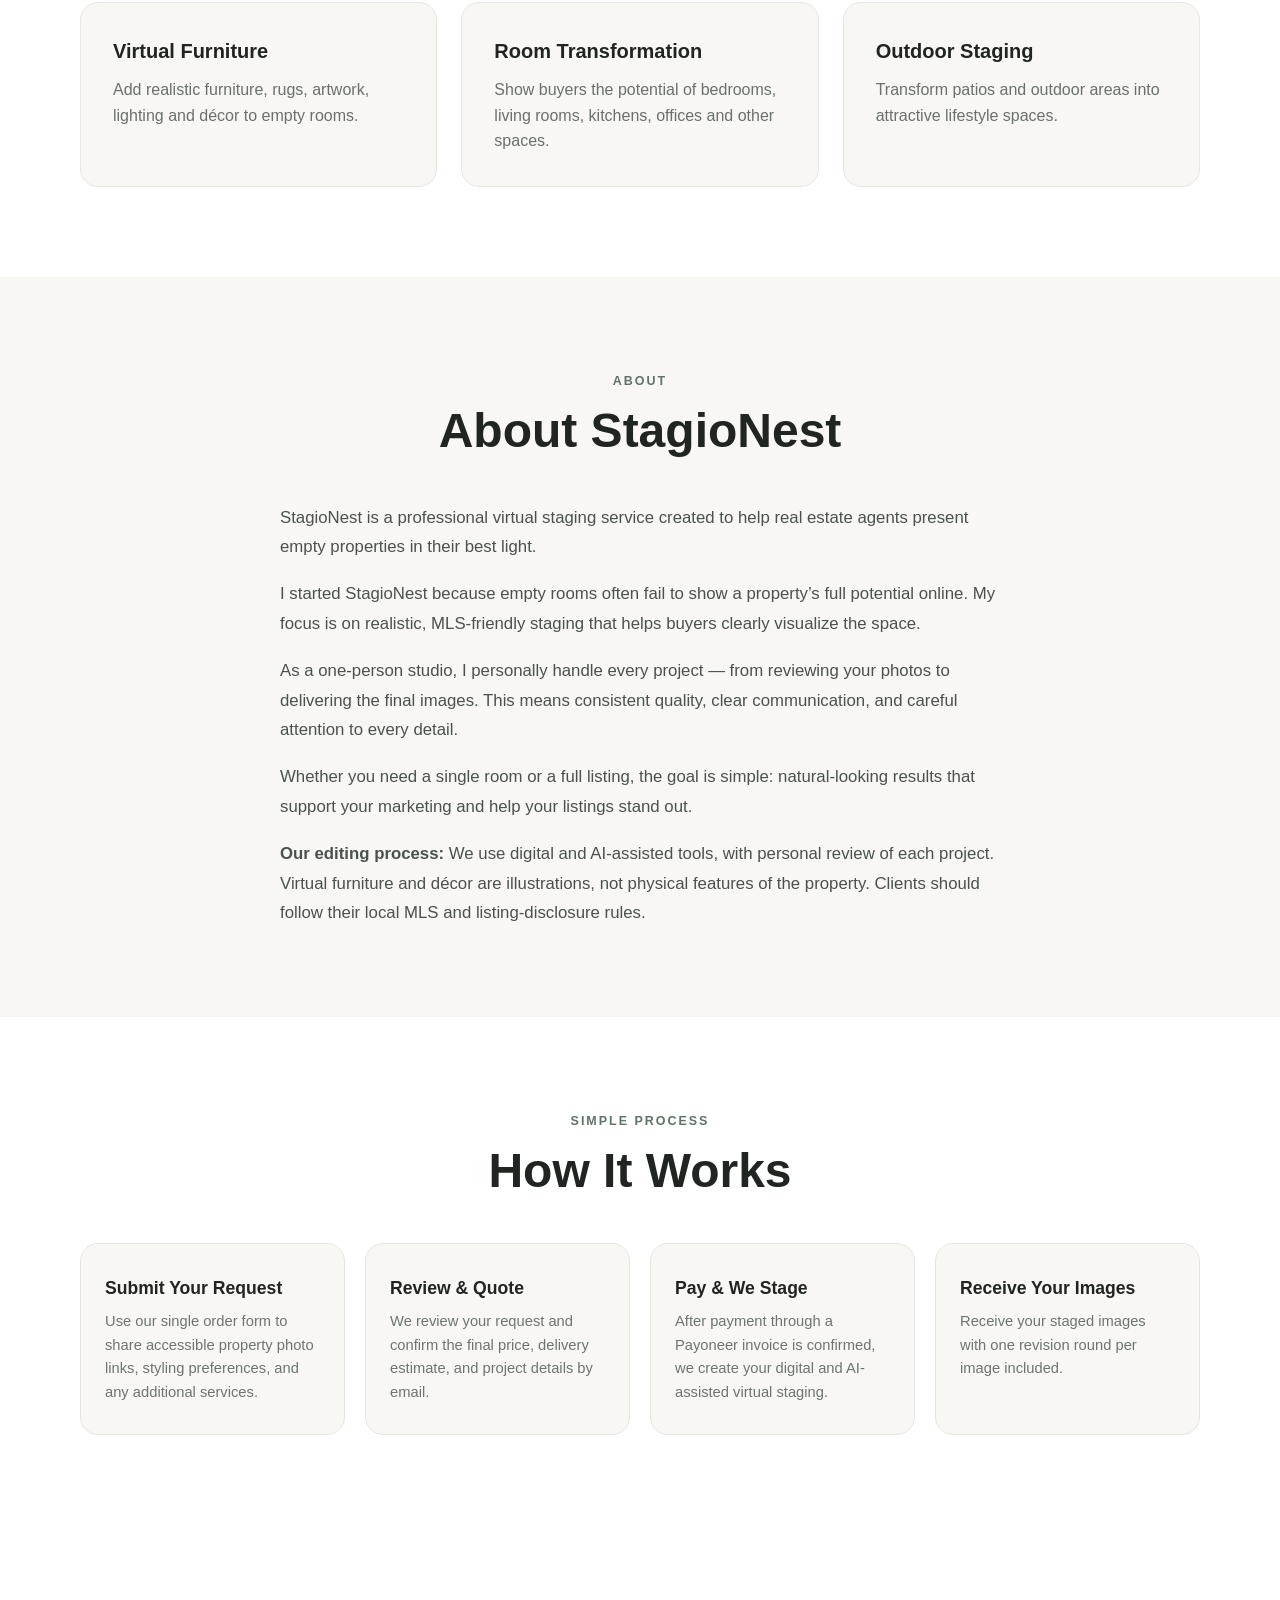
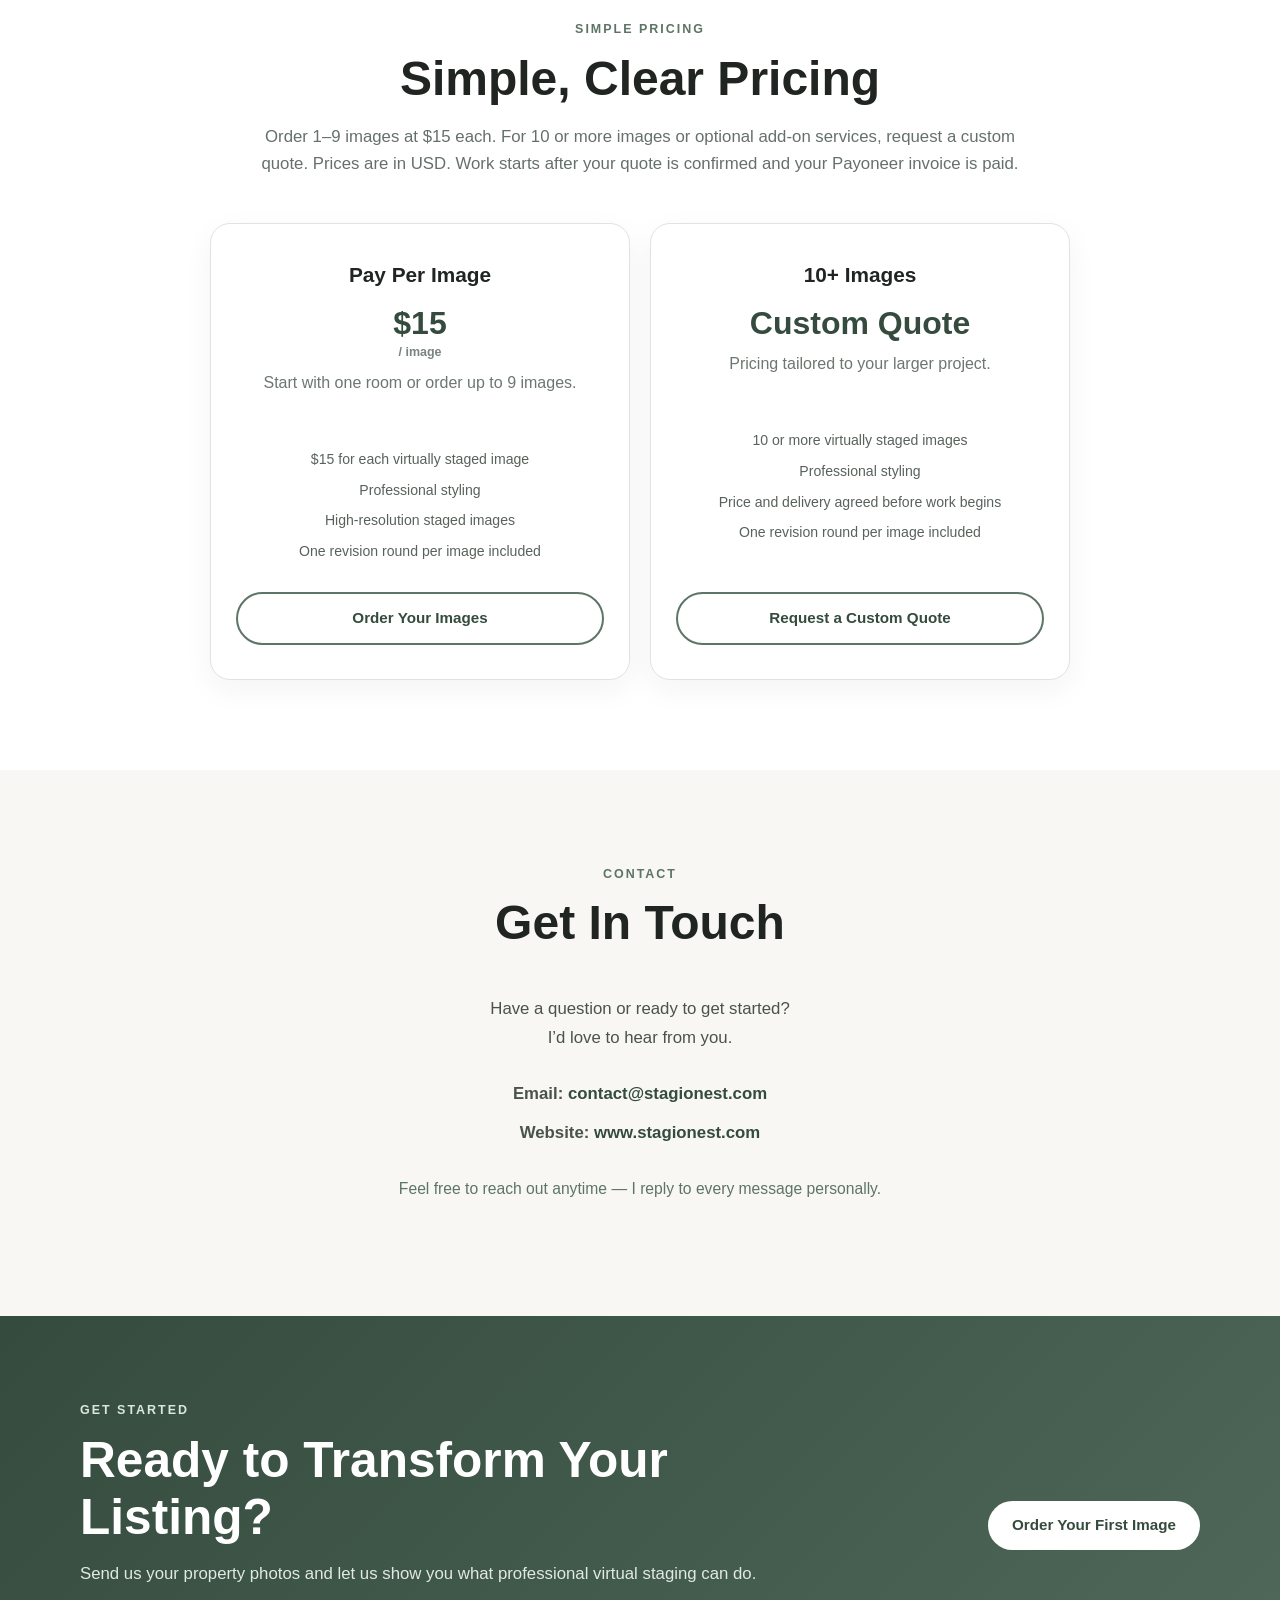
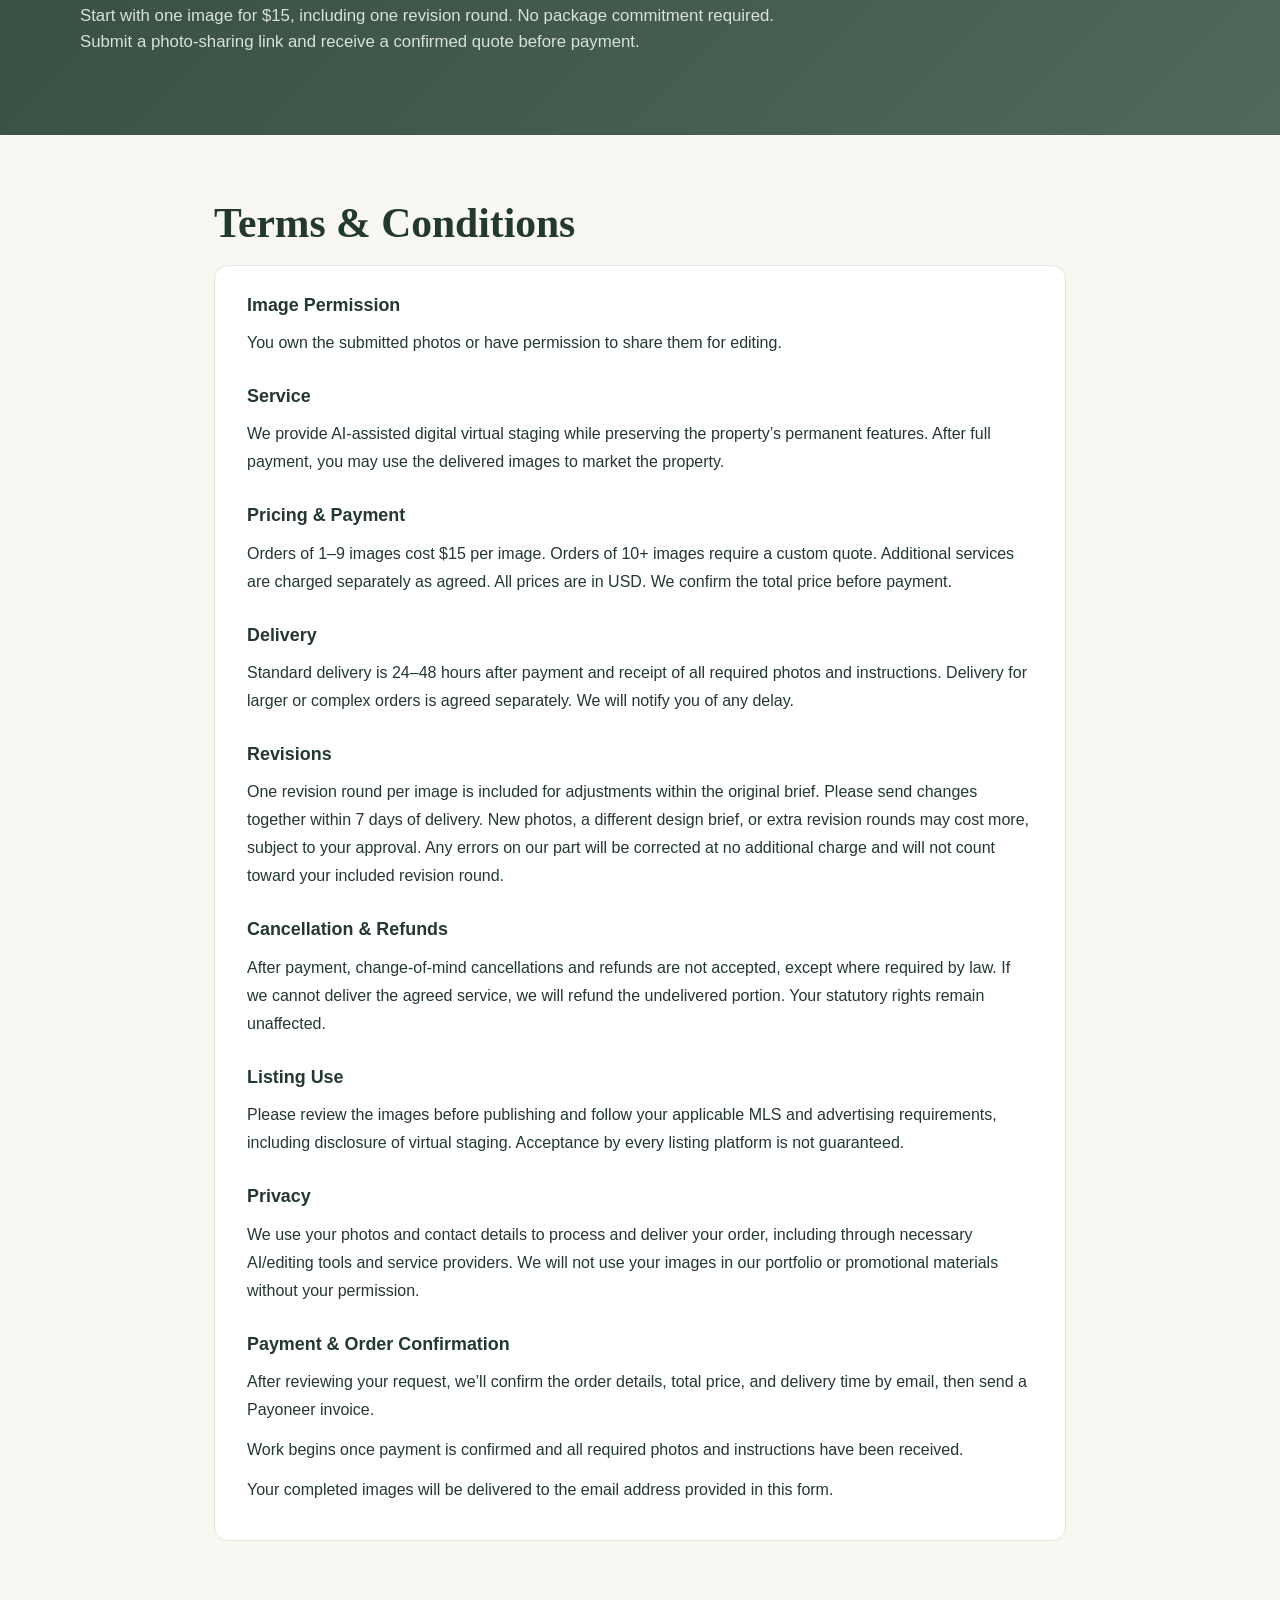
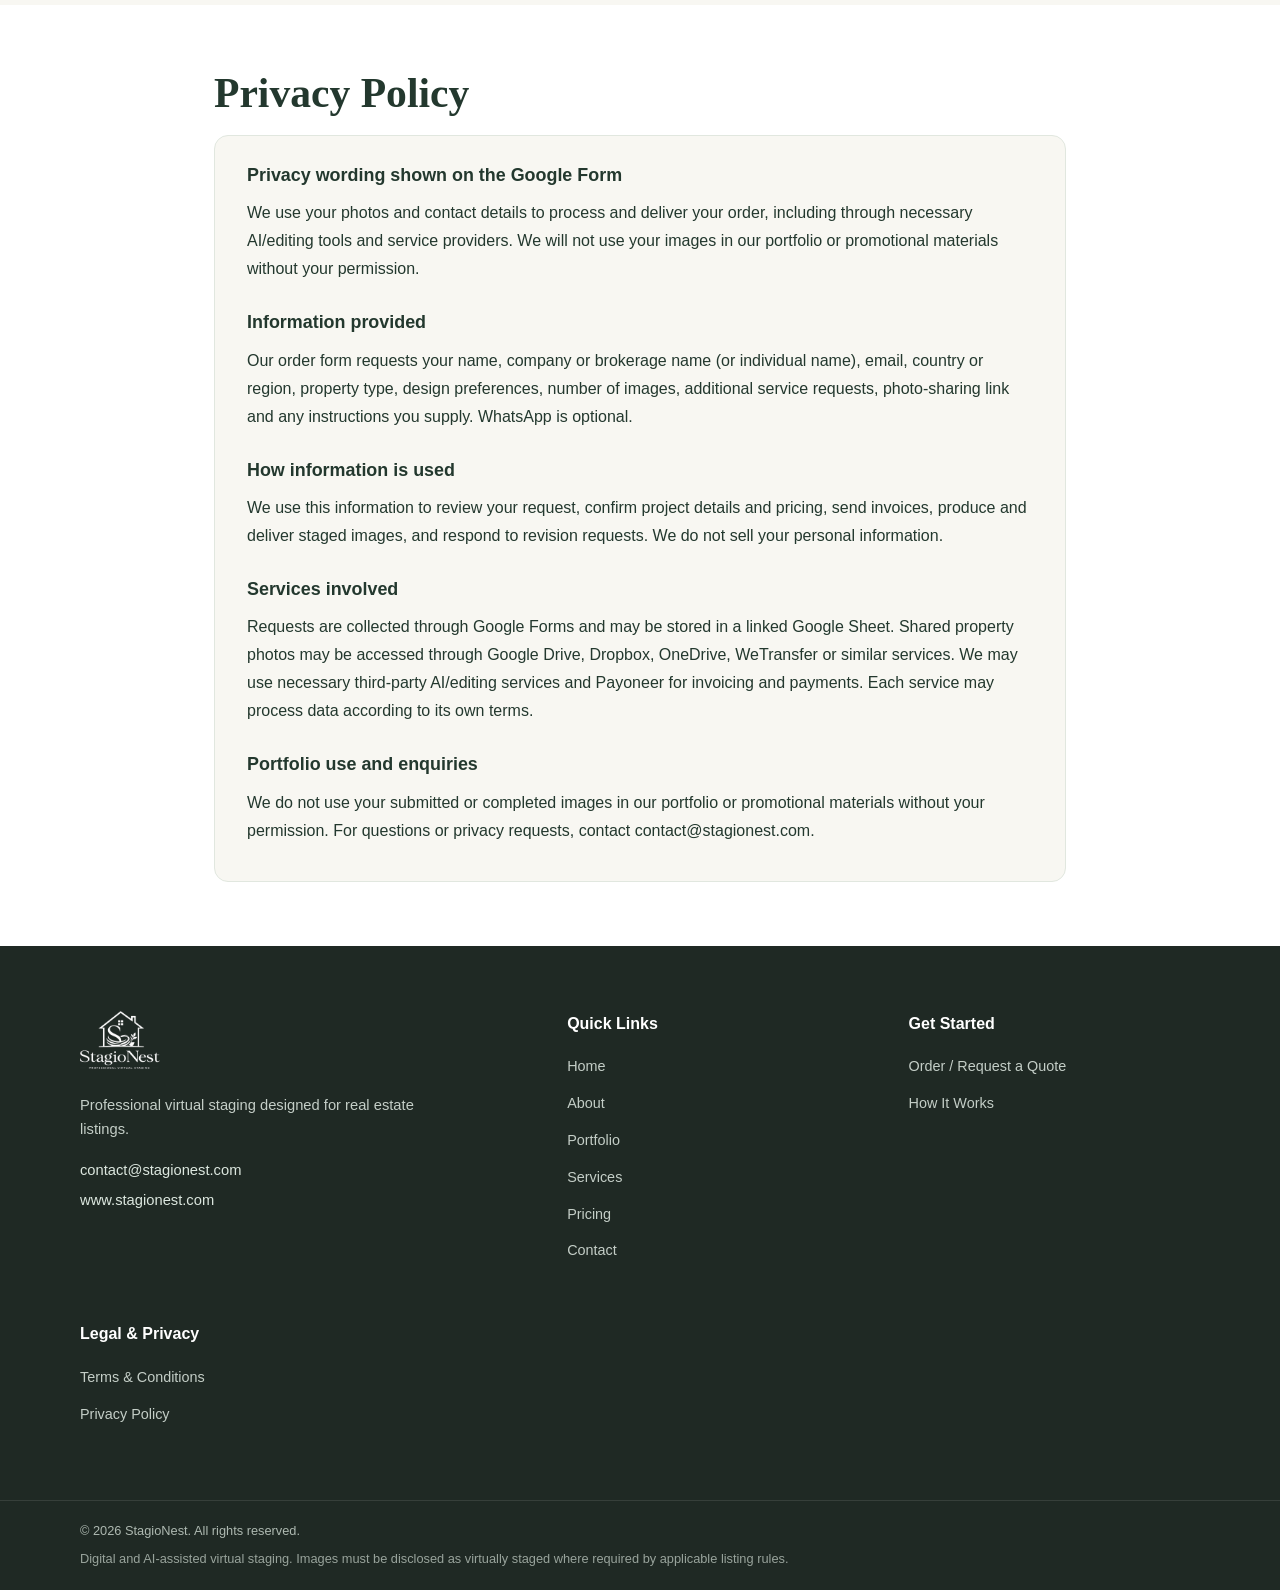
==== commit 6b009b83: "Rename index7.html to index.html" ====
--- a/index.html
+++ b/index.html
@@ -1,23 +1,14 @@
 <!DOCTYPE html>
+
 <html lang="en">
 <head>
-  <meta charset="UTF-8">
-  <meta name="viewport" content="width=device-width, initial-scale=1.0">
-
-  <title>StagioNest | Professional Virtual Staging</title>
-
-  <meta
-    name="description"
-    content="Professional virtual staging for real estate agents. Transform empty spaces into realistic, beautifully staged homes for MLS listings."
-  >
-
-  <meta
-    name="keywords"
-    content="virtual staging, real estate virtual staging, AI virtual staging, MLS virtual staging, real estate agents"
-  >
-
-  <link rel="stylesheet" href="CSS/style.css?v=final-20260913">
-  <style>
+<meta charset="utf-8"/>
+<meta content="width=device-width, initial-scale=1.0" name="viewport"/>
+<title>StagioNest | Professional Virtual Staging</title>
+<meta content="Professional virtual staging for real estate agents. Transform empty spaces into realistic, beautifully staged homes for MLS listings." name="description"/>
+<meta content="virtual staging, real estate virtual staging, AI virtual staging, MLS virtual staging, real estate agents" name="keywords"/>
+<link href="CSS/style.css?v=final-20260913" rel="stylesheet"/>
+<style>
     /* Two pricing options; retain the existing card styles. */
     #pricing .pricing-grid {
       display: grid;
@@ -31,1036 +22,618 @@
       #pricing .pricing-grid { grid-template-columns: minmax(0, 1fr); }
     }
   </style>
-</head>
-
+<style>
+/* Consistent footer links and legal notice */
+.site-footer .footer-links a{display:block;margin-bottom:0.55rem}
+.footer-bottom p+p{margin-top:0.5rem;font-size:0.8rem;opacity:.85}
+</style><style>
+/* Legal policies embedded on the homepage */
+.legal-section {padding:64px 0; background:#f8f7f2; color:#23382e; scroll-margin-top:90px;}
+.legal-section.legal-alt {background:#fff;}
+.legal-section .legal-container {max-width:900px; margin:0 auto; padding:0 24px;}
+.legal-section h2 {font-family:Georgia,serif; font-size:clamp(1.8rem,4vw,2.6rem); margin:0 0 16px; line-height:1.2;}
+.legal-section .legal-content {background:#fff; border:1px solid #e1e7df; border-radius:14px; padding:24px 32px; line-height:1.75;}
+.legal-section.legal-alt .legal-content {background:#f8f7f2;}
+.legal-section .legal-content h3 {font-family:inherit; font-size:1.12rem; color:#23382e; margin:24px 0 8px;}
+.legal-section .legal-content h3:first-child {margin-top:0;}
+.legal-section .legal-content p {margin:0 0 12px;}
+@media (max-width:600px) {.legal-section {padding:44px 0;} .legal-section .legal-content {padding:20px;}}
+</style></head>
 <body>
-
-  <!-- ================= HEADER ================= -->
-
-  <header class="site-header">
-    <div class="container header-inner">
-
-      <a href="#home" class="brand">
-        <img
-          src="Images/stagionest-header-green-logo.png"
-          alt="StagioNest Professional Virtual Staging"
-        >
-      </a>
-
-      <button
-        class="menu-toggle"
-        id="menuToggle"
-        type="button"
-        aria-label="Open navigation menu"
-        aria-expanded="false"
-      >
+<!-- ================= HEADER ================= -->
+<header class="site-header">
+<div class="container header-inner">
+<a class="brand" href="#home">
+<img alt="StagioNest Professional Virtual Staging" src="Images/stagionest-header-green-logo.png"/>
+</a>
+<button aria-expanded="false" aria-label="Open navigation menu" class="menu-toggle" id="menuToggle" type="button">
         ☰
       </button>
-
-      <nav class="main-nav" id="mainNav">
-        <a href="#home">Home</a>
-        <a href="#about">About</a>
-        <a href="#portfolio">Portfolio</a>
-        <a href="#services">Services</a>
-        <a href="#how-it-works">How It Works</a>
-        <a href="#pricing">Pricing</a>
-        <a href="#contact">Contact</a>
-        <a href="#get-started">Get Started</a>
-      </nav>
-
-    </div>
-  </header>
-
-
-  <main>
-
-    <!-- ================= HERO ================= -->
-
-    <section class="hero" id="home">
-
-      <div class="container hero-grid">
-
-        <div class="hero-content">
-
-          <span class="eyebrow">
+<nav class="main-nav" id="mainNav">
+<a href="#home">Home</a>
+<a href="#about">About</a>
+<a href="#portfolio">Portfolio</a>
+<a href="#services">Services</a>
+<a href="#how-it-works">How It Works</a>
+<a href="#pricing">Pricing</a>
+<a href="#contact">Contact</a>
+<a href="#get-started">Get Started</a>
+</nav>
+</div>
+</header>
+<main>
+<!-- ================= HERO ================= -->
+<section class="hero" id="home">
+<div class="container hero-grid">
+<div class="hero-content">
+<span class="eyebrow">
             PROFESSIONAL VIRTUAL STAGING
           </span>
-
-          <h1>
+<h1>
             Transform Empty Spaces Into
             <span>Beautifully Staged Homes</span>
-          </h1>
-
-          <p class="hero-text">
+</h1>
+<p class="hero-text">
             High-quality digital and AI-assisted virtual staging designed
             to help real estate agents present empty properties in their
             best light.
           </p>
-
-          <div class="hero-buttons">
-
-            <a href="#portfolio" class="btn btn-primary">
+<div class="hero-buttons">
+<a class="btn btn-primary" href="#portfolio">
               View Portfolio
             </a>
-
-            <a href="https://forms.gle/goYeQssP6NCxRCtu6" class="btn btn-secondary" target="_blank" rel="noopener">
+<a class="btn btn-secondary" href="https://docs.google.com/forms/d/e/1FAIpQLScmyoGUQN8QSDTByxmWbQ-L_BOSzqhSHAVmzmCR7upJEYAdXw/viewform?usp=sharing&amp;ouid=106933683634657103569" rel="noopener noreferrer" target="_blank">
               Start with One Image — $15
             </a>
-
-          </div>
-
-          <div class="hero-features">
-
-            <div class="hero-feature">
-              <strong>✓ MLS-Friendly</strong>
-              <span>Professional presentation</span>
-            </div>
-
-            <div class="hero-feature">
-              <strong>✓ Realistic Design</strong>
-              <span>Natural-looking interiors</span>
-            </div>
-
-            <div class="hero-feature">
-              <strong>✓ Fast Delivery</strong>
-              <span>24–48 hour turnaround</span>
-            </div>
-
-          </div>
-
-        </div>
-
-
-        <div class="hero-image-wrapper">
-
-          <img
-            src="Images/virtual-staging-warm-contemporary-modern-living-room-hero.webp"
-            alt="Warm contemporary modern virtually staged living room"
-            class="hero-image"
-          >
-
-          <div class="hero-overlay"></div>
-
-          <div class="hero-image-label">
-            <span>FEATURED WORK</span>
-            <strong>Warm Contemporary Living Room</strong>
-          </div>
-
-        </div>
-
-      </div>
-
-    </section>
-
-
-    <!-- ================= PORTFOLIO INTRO ================= -->
-
-    <section class="section portfolio-intro" id="portfolio">
-
-      <div class="container narrow text-center">
-
-        <span class="section-label">
+</div>
+<div class="hero-features">
+<div class="hero-feature">
+<strong>✓ Listing-Focused</strong>
+<span>Professional presentation</span>
+</div>
+<div class="hero-feature">
+<strong>✓ Realistic Design</strong>
+<span>Natural-looking interiors</span>
+</div>
+<div class="hero-feature">
+<strong>✓ Confirmed Turnaround</strong>
+<span>Timeline confirmed with your quote</span>
+</div>
+</div>
+</div>
+<div class="hero-image-wrapper">
+<img alt="Warm contemporary modern virtually staged living room" class="hero-image" src="Images/virtual-staging-warm-contemporary-modern-living-room-hero.webp"/>
+<div class="hero-overlay"></div>
+<div class="hero-image-label">
+<span>FEATURED WORK</span>
+<strong>Warm Contemporary Living Room</strong>
+</div>
+</div>
+</div>
+</section>
+<!-- ================= PORTFOLIO INTRO ================= -->
+<section class="section portfolio-intro" id="portfolio">
+<div class="container narrow text-center">
+<span class="section-label">
           OUR WORK
         </span>
-
-        <h2>
+<h2>
           Before &amp; After
         </h2>
-
-        <p>
+<p>
           See how professional virtual staging can transform empty
           spaces into inviting, market-ready interiors.
         </p>
-
-      </div>
-
-    </section>
-
-
-    <!-- ================= PORTFOLIO SLIDER ================= -->
-
-    <section class="portfolio-section">
-
-      <div class="container">
-
-        <div class="portfolio-slider" id="portfolioSlider">
-
-          <!-- PROJECT 1 -->
-          <article class="portfolio-card">
-            <div class="portfolio-images">
-
-              <div class="portfolio-image">
-                <span class="image-badge">BEFORE</span>
-                <img
-                  src="Images/empty-modern-open-plan-living-room-kitchen-before.webp"
-                  alt="Empty modern open plan living room and kitchen before virtual staging"
-                  loading="lazy"
-                >
-              </div>
-
-              <div class="portfolio-image">
-                <span class="image-badge after">AFTER</span>
-                <img
-                  src="Images/virtual-staging-modern-open-plan-living-room-kitchen-after.webp"
-                  alt="Virtually staged modern open plan living room and kitchen"
-                  loading="lazy"
-                >
-              </div>
-
-            </div>
-
-            <div class="portfolio-info">
-              <h3>Modern Open Plan Living &amp; Kitchen</h3>
-              <p>
+</div>
+</section>
+<!-- ================= PORTFOLIO SLIDER ================= -->
+<section class="portfolio-section">
+<div class="container">
+<div class="portfolio-slider" id="portfolioSlider">
+<!-- PROJECT 1 -->
+<article class="portfolio-card">
+<div class="portfolio-images">
+<div class="portfolio-image">
+<span class="image-badge">BEFORE</span>
+<img alt="Empty modern open plan living room and kitchen before virtual staging" loading="lazy" src="Images/empty-modern-open-plan-living-room-kitchen-before.webp"/>
+</div>
+<div class="portfolio-image">
+<span class="image-badge after">AFTER</span>
+<img alt="Virtually staged modern open plan living room and kitchen" loading="lazy" src="Images/virtual-staging-modern-open-plan-living-room-kitchen-after.webp"/>
+</div>
+</div>
+<div class="portfolio-info">
+<h3>Modern Open Plan Living &amp; Kitchen</h3>
+<p>
                 A coordinated virtual staging concept designed to
                 define the living and kitchen areas clearly.
               </p>
-            </div>
-          </article>
-
-
-          <!-- PROJECT 2 -->
-          <article class="portfolio-card">
-            <div class="portfolio-images">
-
-              <div class="portfolio-image">
-                <span class="image-badge">BEFORE</span>
-                <img
-                  src="Images/empty-open-concept-living-dining-room-modern-home-before.webp"
-                  alt="Empty open concept living and dining room before virtual staging"
-                  loading="lazy"
-                >
-              </div>
-
-              <div class="portfolio-image">
-                <span class="image-badge after">AFTER</span>
-                <img
-                  src="Images/virtual-staging-open-concept-living-dining-room-modern-home-after.webp"
-                  alt="Virtually staged open concept living and dining room"
-                  loading="lazy"
-                >
-              </div>
-
-            </div>
-
-            <div class="portfolio-info">
-              <h3>Open Concept Living &amp; Dining</h3>
-              <p>
+</div>
+</article>
+<!-- PROJECT 2 -->
+<article class="portfolio-card">
+<div class="portfolio-images">
+<div class="portfolio-image">
+<span class="image-badge">BEFORE</span>
+<img alt="Empty open concept living and dining room before virtual staging" loading="lazy" src="Images/empty-open-concept-living-dining-room-modern-home-before.webp"/>
+</div>
+<div class="portfolio-image">
+<span class="image-badge after">AFTER</span>
+<img alt="Virtually staged open concept living and dining room" loading="lazy" src="Images/virtual-staging-open-concept-living-dining-room-modern-home-after.webp"/>
+</div>
+</div>
+<div class="portfolio-info">
+<h3>Open Concept Living &amp; Dining</h3>
+<p>
                 A balanced furniture arrangement showing buyers
                 how the open space can function.
               </p>
-            </div>
-          </article>
-
-
-          <!-- PROJECT 3 -->
-          <article class="portfolio-card">
-            <div class="portfolio-images">
-
-              <div class="portfolio-image">
-                <span class="image-badge">BEFORE</span>
-                <img
-                  src="Images/empty-covered-patio-real-estate-before.webp"
-                  alt="Empty covered patio before virtual staging"
-                  loading="lazy"
-                >
-              </div>
-
-              <div class="portfolio-image">
-                <span class="image-badge after">AFTER</span>
-                <img
-                  src="Images/virtual-staging-covered-patio-real-estate-after.webp"
-                  alt="Virtually staged covered patio"
-                  loading="lazy"
-                >
-              </div>
-
-            </div>
-
-            <div class="portfolio-info">
-              <h3>Covered Outdoor Patio</h3>
-              <p>
+</div>
+</article>
+<!-- PROJECT 3 -->
+<article class="portfolio-card">
+<div class="portfolio-images">
+<div class="portfolio-image">
+<span class="image-badge">BEFORE</span>
+<img alt="Empty covered patio before virtual staging" loading="lazy" src="Images/empty-covered-patio-real-estate-before.webp"/>
+</div>
+<div class="portfolio-image">
+<span class="image-badge after">AFTER</span>
+<img alt="Virtually staged covered patio" loading="lazy" src="Images/virtual-staging-covered-patio-real-estate-after.webp"/>
+</div>
+</div>
+<div class="portfolio-info">
+<h3>Covered Outdoor Patio</h3>
+<p>
                 An inviting outdoor living arrangement designed
                 to highlight the property's lifestyle potential.
               </p>
-            </div>
-          </article>
-
-
-          <!-- PROJECT 4 -->
-          <article class="portfolio-card">
-            <div class="portfolio-images">
-
-              <div class="portfolio-image">
-                <span class="image-badge">BEFORE</span>
-                <img
-                  src="Images/empty-open-concept-kitchen-living-room-before.webp"
-                  alt="Empty open concept kitchen and living room before virtual staging"
-                  loading="lazy"
-                >
-              </div>
-
-              <div class="portfolio-image">
-                <span class="image-badge after">AFTER</span>
-                <img
-                  src="Images/virtual-staging-open-concept-kitchen-living-room-after.webp"
-                  alt="Virtually staged open concept kitchen and living room"
-                  loading="lazy"
-                >
-              </div>
-
-            </div>
-
-            <div class="portfolio-info">
-              <h3>Open Concept Kitchen &amp; Living Room</h3>
-              <p>
+</div>
+</article>
+<!-- PROJECT 4 -->
+<article class="portfolio-card">
+<div class="portfolio-images">
+<div class="portfolio-image">
+<span class="image-badge">BEFORE</span>
+<img alt="Empty open concept kitchen and living room before virtual staging" loading="lazy" src="Images/empty-open-concept-kitchen-living-room-before.webp"/>
+</div>
+<div class="portfolio-image">
+<span class="image-badge after">AFTER</span>
+<img alt="Virtually staged open concept kitchen and living room" loading="lazy" src="Images/virtual-staging-open-concept-kitchen-living-room-after.webp"/>
+</div>
+</div>
+<div class="portfolio-info">
+<h3>Open Concept Kitchen &amp; Living Room</h3>
+<p>
                 Functional furniture placement that gives an empty
                 open-plan property more visual purpose.
               </p>
-            </div>
-          </article>
-
-
-          <!-- PROJECT 5 -->
-          <article class="portfolio-card">
-            <div class="portfolio-images">
-
-              <div class="portfolio-image">
-                <span class="image-badge">BEFORE</span>
-                <img
-                  src="Images/empty-mid-century-modern-living-room-before.webp"
-                  alt="Empty mid century modern living room before virtual staging"
-                  loading="lazy"
-                >
-              </div>
-
-              <div class="portfolio-image">
-                <span class="image-badge after">AFTER</span>
-                <img
-                  src="Images/virtual-staging-mid-century-modern-living-room-after.webp"
-                  alt="Virtually staged mid century modern living room"
-                  loading="lazy"
-                >
-              </div>
-
-            </div>
-
-            <div class="portfolio-info">
-              <h3>Mid-Century Modern Living Room</h3>
-              <p>
+</div>
+</article>
+<!-- PROJECT 5 -->
+<article class="portfolio-card">
+<div class="portfolio-images">
+<div class="portfolio-image">
+<span class="image-badge">BEFORE</span>
+<img alt="Empty mid century modern living room before virtual staging" loading="lazy" src="Images/empty-mid-century-modern-living-room-before.webp"/>
+</div>
+<div class="portfolio-image">
+<span class="image-badge after">AFTER</span>
+<img alt="Virtually staged mid century modern living room" loading="lazy" src="Images/virtual-staging-mid-century-modern-living-room-after.webp"/>
+</div>
+</div>
+<div class="portfolio-info">
+<h3>Mid-Century Modern Living Room</h3>
+<p>
                 Warm wood tones and timeless furniture create an
                 inviting real-estate presentation.
               </p>
-            </div>
-          </article>
-
-
-          <!-- PROJECT 6 -->
-          <article class="portfolio-card">
-            <div class="portfolio-images">
-
-              <div class="portfolio-image">
-                <span class="image-badge">BEFORE</span>
-                <img
-                  src="Images/empty-warm-contemporary-modern-living-room-before.webp"
-                  alt="Empty warm contemporary modern living room before virtual staging"
-                  loading="lazy"
-                >
-              </div>
-
-              <div class="portfolio-image">
-                <span class="image-badge after">AFTER</span>
-                <img
-                  src="Images/virtual-staging-warm-contemporary-modern-living-room-after.webp"
-                  alt="Virtually staged warm contemporary modern living room"
-                  loading="lazy"
-                >
-              </div>
-
-            </div>
-
-            <div class="portfolio-info">
-              <h3>Warm Contemporary Living Room</h3>
-              <p>
+</div>
+</article>
+<!-- PROJECT 6 -->
+<article class="portfolio-card">
+<div class="portfolio-images">
+<div class="portfolio-image">
+<span class="image-badge">BEFORE</span>
+<img alt="Empty warm contemporary modern living room before virtual staging" loading="lazy" src="Images/empty-warm-contemporary-modern-living-room-before.webp"/>
+</div>
+<div class="portfolio-image">
+<span class="image-badge after">AFTER</span>
+<img alt="Virtually staged warm contemporary modern living room" loading="lazy" src="Images/virtual-staging-warm-contemporary-modern-living-room-after.webp"/>
+</div>
+</div>
+<div class="portfolio-info">
+<h3>Warm Contemporary Living Room</h3>
+<p>
                 Soft neutral furnishings and contemporary styling
                 create a polished listing presentation.
               </p>
-            </div>
-          </article>
-
-
-          <!-- PROJECT 7 -->
-          <article class="portfolio-card">
-            <div class="portfolio-images">
-
-              <div class="portfolio-image">
-                <span class="image-badge">BEFORE</span>
-                <img
-                  src="Images/empty-modern-organic-bedroom-before.webp"
-                  alt="Empty modern organic bedroom before virtual staging"
-                  loading="lazy"
-                >
-              </div>
-
-              <div class="portfolio-image">
-                <span class="image-badge after">AFTER</span>
-                <img
-                  src="Images/virtual-staging-modern-organic-bedroom-after.webp"
-                  alt="Virtually staged modern organic bedroom"
-                  loading="lazy"
-                >
-              </div>
-
-            </div>
-
-            <div class="portfolio-info">
-              <h3>Modern Organic Bedroom</h3>
-              <p>
+</div>
+</article>
+<!-- PROJECT 7 -->
+<article class="portfolio-card">
+<div class="portfolio-images">
+<div class="portfolio-image">
+<span class="image-badge">BEFORE</span>
+<img alt="Empty modern organic bedroom before virtual staging" loading="lazy" src="Images/empty-modern-organic-bedroom-before.webp"/>
+</div>
+<div class="portfolio-image">
+<span class="image-badge after">AFTER</span>
+<img alt="Virtually staged modern organic bedroom" loading="lazy" src="Images/virtual-staging-modern-organic-bedroom-after.webp"/>
+</div>
+</div>
+<div class="portfolio-info">
+<h3>Modern Organic Bedroom</h3>
+<p>
                 Natural textures, warm neutrals and simple furnishings
                 create a comfortable bedroom concept.
               </p>
-            </div>
-          </article>
-
-
-          <!-- PROJECT 8 -->
-          <article class="portfolio-card">
-            <div class="portfolio-images">
-
-              <div class="portfolio-image">
-                <span class="image-badge">BEFORE</span>
-                <img
-                  src="Images/empty-warm-contemporary-primary-bedroom-before.webp"
-                  alt="Empty warm contemporary primary bedroom before virtual staging"
-                  loading="lazy"
-                >
-              </div>
-
-              <div class="portfolio-image">
-                <span class="image-badge after">AFTER</span>
-                <img
-                  src="Images/virtual-staging-warm-contemporary-primary-bedroom-after.webp"
-                  alt="Virtually staged warm contemporary primary bedroom"
-                  loading="lazy"
-                >
-              </div>
-
-            </div>
-
-            <div class="portfolio-info">
-              <h3>Warm Contemporary Primary Bedroom</h3>
-              <p>
+</div>
+</article>
+<!-- PROJECT 8 -->
+<article class="portfolio-card">
+<div class="portfolio-images">
+<div class="portfolio-image">
+<span class="image-badge">BEFORE</span>
+<img alt="Empty warm contemporary primary bedroom before virtual staging" loading="lazy" src="Images/empty-warm-contemporary-primary-bedroom-before.webp"/>
+</div>
+<div class="portfolio-image">
+<span class="image-badge after">AFTER</span>
+<img alt="Virtually staged warm contemporary primary bedroom" loading="lazy" src="Images/virtual-staging-warm-contemporary-primary-bedroom-after.webp"/>
+</div>
+</div>
+<div class="portfolio-info">
+<h3>Warm Contemporary Primary Bedroom</h3>
+<p>
                 A calm, sophisticated bedroom design suitable for
                 residential real-estate listings.
               </p>
-            </div>
-          </article>
-
-
-          <!-- PROJECT 9 -->
-          <article class="portfolio-card">
-            <div class="portfolio-images">
-
-              <div class="portfolio-image">
-                <span class="image-badge">BEFORE</span>
-                <img
-                  src="Images/empty-modern-bedroom-with-balcony-before.webp"
-                  alt="Empty modern bedroom with balcony before virtual staging"
-                  loading="lazy"
-                >
-              </div>
-
-              <div class="portfolio-image">
-                <span class="image-badge after">AFTER</span>
-                <img
-                  src="Images/virtual-staging-modern-bedroom-with-balcony-after.webp"
-                  alt="Virtually staged modern bedroom with balcony"
-                  loading="lazy"
-                >
-              </div>
-
-            </div>
-
-            <div class="portfolio-info">
-              <h3>Modern Bedroom With Balcony</h3>
-              <p>
+</div>
+</article>
+<!-- PROJECT 9 -->
+<article class="portfolio-card">
+<div class="portfolio-images">
+<div class="portfolio-image">
+<span class="image-badge">BEFORE</span>
+<img alt="Empty modern bedroom with balcony before virtual staging" loading="lazy" src="Images/empty-modern-bedroom-with-balcony-before.webp"/>
+</div>
+<div class="portfolio-image">
+<span class="image-badge after">AFTER</span>
+<img alt="Virtually staged modern bedroom with balcony" loading="lazy" src="Images/virtual-staging-modern-bedroom-with-balcony-after.webp"/>
+</div>
+</div>
+<div class="portfolio-info">
+<h3>Modern Bedroom With Balcony</h3>
+<p>
                 A clean bedroom arrangement that helps buyers
                 visualize the available living space.
               </p>
-            </div>
-          </article>
-
-
-          <!-- PROJECT 10 -->
-          <article class="portfolio-card">
-            <div class="portfolio-images">
-
-              <div class="portfolio-image">
-                <span class="image-badge">BEFORE</span>
-                <img
-                  src="Images/empty-modern-organic-living-room-before.webp"
-                  alt="Empty modern organic living room before virtual staging"
-                  loading="lazy"
-                >
-              </div>
-
-              <div class="portfolio-image">
-                <span class="image-badge after">AFTER</span>
-                <img
-                  src="Images/virtual-staging-modern-organic-living-room-after.webp"
-                  alt="Virtually staged modern organic living room"
-                  loading="lazy"
-                >
-              </div>
-
-            </div>
-
-            <div class="portfolio-info">
-              <h3>Modern Organic Living Room</h3>
-              <p>
+</div>
+</article>
+<!-- PROJECT 10 -->
+<article class="portfolio-card">
+<div class="portfolio-images">
+<div class="portfolio-image">
+<span class="image-badge">BEFORE</span>
+<img alt="Empty modern organic living room before virtual staging" loading="lazy" src="Images/empty-modern-organic-living-room-before.webp"/>
+</div>
+<div class="portfolio-image">
+<span class="image-badge after">AFTER</span>
+<img alt="Virtually staged modern organic living room" loading="lazy" src="Images/virtual-staging-modern-organic-living-room-after.webp"/>
+</div>
+</div>
+<div class="portfolio-info">
+<h3>Modern Organic Living Room</h3>
+<p>
                 Warm natural styling designed to give an empty room
                 a welcoming and contemporary feel.
               </p>
-            </div>
-          </article>
-
-
-          <!-- PROJECT 11 -->
-          <article class="portfolio-card">
-            <div class="portfolio-images">
-
-              <div class="portfolio-image">
-                <span class="image-badge">BEFORE</span>
-                <img
-                  src="Images/empty-modern-flex-room-real-estate-before.webp"
-                  alt="Empty modern flex room before virtual staging"
-                  loading="lazy"
-                >
-              </div>
-
-              <div class="portfolio-image">
-                <span class="image-badge after">AFTER</span>
-                <img
-                  src="Images/virtual-staging-modern-flex-room-real-estate-after.webp"
-                  alt="Virtually staged modern flex room"
-                  loading="lazy"
-                >
-              </div>
-
-            </div>
-
-            <div class="portfolio-info">
-              <h3>Modern Flex Room</h3>
-              <p>
+</div>
+</article>
+<!-- PROJECT 11 -->
+<article class="portfolio-card">
+<div class="portfolio-images">
+<div class="portfolio-image">
+<span class="image-badge">BEFORE</span>
+<img alt="Empty modern flex room before virtual staging" loading="lazy" src="Images/empty-modern-flex-room-real-estate-before.webp"/>
+</div>
+<div class="portfolio-image">
+<span class="image-badge after">AFTER</span>
+<img alt="Virtually staged modern flex room" loading="lazy" src="Images/virtual-staging-modern-flex-room-real-estate-after.webp"/>
+</div>
+</div>
+<div class="portfolio-info">
+<h3>Modern Flex Room</h3>
+<p>
                 A flexible room concept showing how an unused space
                 can serve a practical purpose.
               </p>
-            </div>
-          </article>
-
-
-          <!-- PROJECT 12 -->
-          <article class="portfolio-card">
-            <div class="portfolio-images">
-
-              <div class="portfolio-image">
-                <span class="image-badge">BEFORE</span>
-                <img
-                  src="Images/empty-modern-home-office-us-real-estate-before.webp"
-                  alt="Empty modern home office before virtual staging"
-                  loading="lazy"
-                >
-              </div>
-
-              <div class="portfolio-image">
-                <span class="image-badge after">AFTER</span>
-                <img
-                  src="Images/virtual-staging-modern-home-office-us-real-estate-after.webp"
-                  alt="Virtually staged modern home office"
-                  loading="lazy"
-                >
-              </div>
-
-            </div>
-
-            <div class="portfolio-info">
-              <h3>Modern Home Office</h3>
-              <p>
+</div>
+</article>
+<!-- PROJECT 12 -->
+<article class="portfolio-card">
+<div class="portfolio-images">
+<div class="portfolio-image">
+<span class="image-badge">BEFORE</span>
+<img alt="Empty modern home office before virtual staging" loading="lazy" src="Images/empty-modern-home-office-us-real-estate-before.webp"/>
+</div>
+<div class="portfolio-image">
+<span class="image-badge after">AFTER</span>
+<img alt="Virtually staged modern home office" loading="lazy" src="Images/virtual-staging-modern-home-office-us-real-estate-after.webp"/>
+</div>
+</div>
+<div class="portfolio-info">
+<h3>Modern Home Office</h3>
+<p>
                 A practical home-office setup designed for modern
                 residential property listings.
               </p>
-            </div>
-          </article>
-
-        </div>
-
-
-        <div class="slider-controls">
-
-          <button
-            class="slider-btn"
-            id="prevProject"
-            type="button"
-            aria-label="Previous project"
-          >
+</div>
+</article>
+</div>
+<div class="slider-controls">
+<button aria-label="Previous project" class="slider-btn" id="prevProject" type="button">
             ←
           </button>
-
-          <span id="sliderCounter">1 / 12</span>
-
-          <button
-            class="slider-btn"
-            id="nextProject"
-            type="button"
-            aria-label="Next project"
-          >
+<span id="sliderCounter">1 / 12</span>
+<button aria-label="Next project" class="slider-btn" id="nextProject" type="button">
             →
           </button>
-
-        </div>
-
-      </div>
-
-    </section>
-
-
-    <!-- ================= DESIGN STYLES ================= -->
-
-    <section class="section styles-section">
-
-      <div class="container">
-
-        <div class="section-heading text-center">
-
-          <span class="section-label">
+</div>
+</div>
+</section>
+<!-- ================= DESIGN STYLES ================= -->
+<section class="section styles-section">
+<div class="container">
+<div class="section-heading text-center">
+<span class="section-label">
             DESIGN OPTIONS
           </span>
-
-          <h2>
+<h2>
             One Room. Different Possibilities.
           </h2>
-
-          <p>
+<p>
             See how the same empty living room can be presented
             in different design styles.
           </p>
-
-        </div>
-
-
-        <div class="style-showcase">
-
-          <div class="style-slide active">
-            <img
-              src="Images/empty-mid-century-modern-living-room-before.webp"
-              alt="Empty mid century modern living room before styling"
-              loading="lazy"
-            >
-
-            <div class="style-caption">
-              <span>STARTING POINT</span>
-              <h3>Empty Living Room</h3>
-              <p>The original empty room before virtual staging.</p>
-            </div>
-          </div>
-
-
-          <div class="style-slide">
-            <img
-              src="Images/organic-modern-living-room.webp"
-              alt="Organic modern living room style"
-              loading="lazy"
-            >
-
-            <div class="style-caption">
-              <span>ORGANIC MODERN</span>
-              <h3>Organic Modern</h3>
-              <p>Warm neutrals, natural textures and contemporary furniture.</p>
-            </div>
-          </div>
-
-
-          <div class="style-slide">
-            <img
-              src="Images/scandinavian-living-room.webp"
-              alt="Scandinavian living room style"
-              loading="lazy"
-            >
-
-            <div class="style-caption">
-              <span>SCANDINAVIAN</span>
-              <h3>Scandinavian</h3>
-              <p>Light tones, simple forms and comfortable modern styling.</p>
-            </div>
-          </div>
-
-
-          <div class="style-slide">
-            <img
-              src="Images/minimalist-city-living-room.webp"
-              alt="Minimalist city living room style"
-              loading="lazy"
-            >
-
-            <div class="style-caption">
-              <span>MINIMALIST CITY</span>
-              <h3>Minimalist City</h3>
-              <p>Clean lines, sophisticated furniture and uncluttered design.</p>
-            </div>
-          </div>
-
-        </div>
-
-
-        <div class="style-controls">
-
-          <button
-            class="slider-btn"
-            id="prevStyle"
-            type="button"
-            aria-label="Previous design style"
-          >
+</div>
+<div class="style-showcase">
+<div class="style-slide active">
+<img alt="Empty mid century modern living room before styling" loading="lazy" src="Images/empty-mid-century-modern-living-room-before.webp"/>
+<div class="style-caption">
+<span>STARTING POINT</span>
+<h3>Empty Living Room</h3>
+<p>The original empty room before virtual staging.</p>
+</div>
+</div>
+<div class="style-slide">
+<img alt="Organic modern living room style" loading="lazy" src="Images/organic-modern-living-room.webp"/>
+<div class="style-caption">
+<span>ORGANIC MODERN</span>
+<h3>Organic Modern</h3>
+<p>Warm neutrals, natural textures and contemporary furniture.</p>
+</div>
+</div>
+<div class="style-slide">
+<img alt="Scandinavian living room style" loading="lazy" src="Images/scandinavian-living-room.webp"/>
+<div class="style-caption">
+<span>SCANDINAVIAN</span>
+<h3>Scandinavian</h3>
+<p>Light tones, simple forms and comfortable modern styling.</p>
+</div>
+</div>
+<div class="style-slide">
+<img alt="Minimalist city living room style" loading="lazy" src="Images/minimalist-city-living-room.webp"/>
+<div class="style-caption">
+<span>MINIMALIST CITY</span>
+<h3>Minimalist City</h3>
+<p>Clean lines, sophisticated furniture and uncluttered design.</p>
+</div>
+</div>
+</div>
+<div class="style-controls">
+<button aria-label="Previous design style" class="slider-btn" id="prevStyle" type="button">
             ←
           </button>
-
-          <span id="styleCounter">1 / 4</span>
-
-          <button
-            class="slider-btn"
-            id="nextStyle"
-            type="button"
-            aria-label="Next design style"
-          >
+<span id="styleCounter">1 / 4</span>
+<button aria-label="Next design style" class="slider-btn" id="nextStyle" type="button">
             →
           </button>
-
-        </div>
-
-      </div>
-
-    </section>
-
-
-    <!-- ================= SERVICES ================= -->
-
-    <section class="section services-section" id="services">
-
-      <div class="container">
-
-        <div class="section-heading text-center">
-
-          <span class="section-label">SERVICES</span>
-
-          <h2>Virtual Staging Services</h2>
-
-          <p>
+</div>
+</div>
+</section>
+<!-- ================= SERVICES ================= -->
+<section class="section services-section" id="services">
+<div class="container">
+<div class="section-heading text-center">
+<span class="section-label">SERVICES</span>
+<h2>Virtual Staging Services</h2>
+<p>
             Professional digital staging for empty residential properties.
           </p>
-
-        </div>
-
-
-        <div class="service-grid">
-
-          <div class="service-card">
-            <h3>Virtual Furniture</h3>
-            <p>
+</div>
+<div class="service-grid">
+<div class="service-card">
+<h3>Virtual Furniture</h3>
+<p>
               Add realistic furniture, rugs, artwork, lighting and
               décor to empty rooms.
             </p>
-          </div>
-
-
-          <div class="service-card">
-            <h3>Room Transformation</h3>
-            <p>
+</div>
+<div class="service-card">
+<h3>Room Transformation</h3>
+<p>
               Show buyers the potential of bedrooms, living rooms,
               kitchens, offices and other spaces.
             </p>
-          </div>
-
-
-          <div class="service-card">
-            <h3>Outdoor Staging</h3>
-            <p>
+</div>
+<div class="service-card">
+<h3>Outdoor Staging</h3>
+<p>
               Transform patios and outdoor areas into attractive
               lifestyle spaces.
             </p>
-          </div>
-
-        </div>
-
-      </div>
-
-    </section>
-
-
-    <!-- ================= ABOUT ================= -->
-
-    <section class="section about-section" id="about">
-
-      <div class="container narrow">
-
-        <div class="section-heading text-center">
-          <span class="section-label">ABOUT</span>
-          <h2>About StagioNest</h2>
-        </div>
-
-        <div class="about-content">
-          <p>
+</div>
+</div>
+</div>
+</section>
+<!-- ================= ABOUT ================= -->
+<section class="section about-section" id="about">
+<div class="container narrow">
+<div class="section-heading text-center">
+<span class="section-label">ABOUT</span>
+<h2>About StagioNest</h2>
+</div>
+<div class="about-content">
+<p>
             StagioNest is a professional virtual staging service created to help real estate agents present empty properties in their best light.
           </p>
-
-          <p>
+<p>
             I started StagioNest because empty rooms often fail to show a property’s full potential online. My focus is on realistic, MLS-friendly staging that helps buyers clearly visualize the space.
           </p>
-
-          <p>
+<p>
             As a one-person studio, I personally handle every project — from reviewing your photos to delivering the final images. This means consistent quality, clear communication, and careful attention to every detail.
           </p>
-
-          <p>
+<p>
             Whether you need a single room or a full listing, the goal is simple: natural-looking results that support your marketing and help your listings stand out.
           </p>
-        </div>
-
-      </div>
-
-    </section>
-
-
-    <!-- ================= HOW IT WORKS ================= -->
-
-    <section class="section process-section" id="how-it-works">
-
-      <div class="container">
-
-        <div class="section-heading text-center">
-
-          <span class="section-label">SIMPLE PROCESS</span>
-
-          <h2>How It Works</h2>
-
-        </div>
-
-
-        <div class="process-grid">
-
-          <div class="process-step">
-            <h3>Send Your Photos</h3>
-            <p>Share your empty property photos with us.</p>
-          </div>
-
-          <div class="process-step">
-            <h3>Choose Your Style</h3>
-            <p>Tell us your preferred interior style and requirements.</p>
-          </div>
-
-          <div class="process-step">
-            <h3>We Stage the Space</h3>
-            <p>We create realistic virtual staging for your property.</p>
-          </div>
-
-          <div class="process-step">
-            <h3>Receive Your Images</h3>
-            <p>Get polished staged images ready for your listing.</p>
-          </div>
-
-        </div>
-
-      </div>
-
-    </section>
-
-
-    <!-- ================= PRICING ================= -->
-    <section class="section pricing-section" id="pricing">
-      <div class="container">
-        <div class="section-heading text-center">
-          <span class="section-label">SIMPLE PRICING</span>
-          <h2>Simple, Clear Pricing</h2>
-          <p>Order 1–9 images at $15 each. For 10 or more images, request a custom quote. All prices are in USD.</p>
-        </div>
-        <div class="pricing-grid">
-          <div class="pricing-card">
-            <h3>Pay Per Image</h3>
-            <div class="price">$15 <span>/ image</span></div>
-            <p>Start with one room or order up to 9 images.</p>
-            <ul>
-              <li>$15 for each virtually staged image</li>
-              <li>Professional styling</li>
-              <li>High-resolution staged images</li>
-              <li>One revision round per image included</li>
-            </ul>
-            <a href="https://forms.gle/goYeQssP6NCxRCtu6" class="btn btn-outline-green" target="_blank" rel="noopener">Order Your Images</a>
-          </div>
-          <div class="pricing-card custom-pricing-card">
-            <h3>10+ Images</h3>
-            <div class="price custom-price">Custom Quote</div>
-            <p>Pricing tailored to your larger project.</p>
-            <ul>
-              <li>10 or more virtually staged images</li>
-              <li>Professional styling</li>
-              <li>Price and delivery agreed before work begins</li>
-              <li>One revision round per image included</li>
-            </ul>
-            <a href="mailto:contact@stagionest.com?subject=Custom%20Quote%20for%2010%2B%20Images" class="btn btn-outline-green">Request a Quote</a>
-          </div>
-        </div>
-      </div>
-    </section>
-
-
-    <!-- ================= CONTACT ================= -->
-
-    <section class="section contact-section" id="contact">
-
-      <div class="container narrow text-center">
-
-        <div class="section-heading">
-          <span class="section-label">CONTACT</span>
-          <h2>Get In Touch</h2>
-        </div>
-
-        <div class="contact-content">
-          <p>
-            Have a question or ready to get started?<br>
+<p><strong>Our editing process: </strong>We use digital and AI-assisted tools, with personal review of each project. Virtual furniture and décor are illustrations, not physical features of the property. Clients should follow their local MLS and listing-disclosure rules.</p></div>
+</div>
+</section>
+<!-- ================= HOW IT WORKS ================= -->
+<section class="section process-section" id="how-it-works">
+<div class="container">
+<div class="section-heading text-center">
+<span class="section-label">SIMPLE PROCESS</span>
+<h2>How It Works</h2>
+</div>
+<div class="process-grid">
+<div class="process-step"><h3>Submit Your Request</h3><p>Use our single order form to share accessible property photo links, styling preferences, and any additional services.</p></div><div class="process-step"><h3>Review &amp; Quote</h3><p>We review your request and confirm the final price, delivery estimate, and project details by email.</p></div><div class="process-step"><h3>Pay &amp; We Stage</h3><p>After payment through a Payoneer invoice is confirmed, we create your digital and AI-assisted virtual staging.</p></div><div class="process-step"><h3>Receive Your Images</h3><p>Receive your staged images with one revision round per image included.</p></div></div>
+</div>
+</section>
+<!-- ================= PRICING ================= -->
+<section class="section pricing-section" id="pricing">
+<div class="container">
+<div class="section-heading text-center">
+<span class="section-label">SIMPLE PRICING</span>
+<h2>Simple, Clear Pricing</h2>
+<p>Order 1–9 images at $15 each. For 10 or more images or optional add-on services, request a custom quote. Prices are in USD. Work starts after your quote is confirmed and your Payoneer invoice is paid.</p>
+</div>
+<div class="pricing-grid">
+<div class="pricing-card">
+<h3>Pay Per Image</h3>
+<div class="price">$15 <span>/ image</span></div>
+<p>Start with one room or order up to 9 images.</p>
+<ul>
+<li>$15 for each virtually staged image</li>
+<li>Professional styling</li>
+<li>High-resolution staged images</li>
+<li>One revision round per image included</li>
+</ul>
+<a class="btn btn-outline-green" href="https://docs.google.com/forms/d/e/1FAIpQLScmyoGUQN8QSDTByxmWbQ-L_BOSzqhSHAVmzmCR7upJEYAdXw/viewform?usp=sharing&amp;ouid=106933683634657103569" rel="noopener noreferrer" target="_blank">Order Your Images</a>
+</div>
+<div class="pricing-card custom-pricing-card">
+<h3>10+ Images</h3>
+<div class="price custom-price">Custom Quote</div>
+<p>Pricing tailored to your larger project.</p>
+<ul>
+<li>10 or more virtually staged images</li>
+<li>Professional styling</li>
+<li>Price and delivery agreed before work begins</li>
+<li>One revision round per image included</li>
+</ul>
+<a class="btn btn-outline-green" href="https://docs.google.com/forms/d/e/1FAIpQLScmyoGUQN8QSDTByxmWbQ-L_BOSzqhSHAVmzmCR7upJEYAdXw/viewform?usp=sharing&amp;ouid=106933683634657103569" rel="noopener noreferrer" target="_blank">Request a Custom Quote</a>
+</div>
+</div>
+</div>
+</section>
+<!-- ================= CONTACT ================= -->
+<section class="section contact-section" id="contact">
+<div class="container narrow text-center">
+<div class="section-heading">
+<span class="section-label">CONTACT</span>
+<h2>Get In Touch</h2>
+</div>
+<div class="contact-content">
+<p>
+            Have a question or ready to get started?<br/>
             I’d love to hear from you.
           </p>
-
-          <div class="contact-details">
-            <p>
-              <strong>Email:</strong>
-              <a href="mailto:contact@stagionest.com">contact@stagionest.com</a>
-            </p>
-            <p>
-              <strong>Website:</strong>
-              <a href="https://www.stagionest.com" target="_blank" rel="noopener">www.stagionest.com</a>
-            </p>
-          </div>
-
-          <p class="contact-note">
+<div class="contact-details">
+<p>
+<strong>Email:</strong>
+<a href="mailto:contact@stagionest.com">contact@stagionest.com</a>
+</p>
+<p>
+<strong>Website:</strong>
+<a href="https://www.stagionest.com" rel="noopener" target="_blank">www.stagionest.com</a>
+</p>
+</div>
+<p class="contact-note">
             Feel free to reach out anytime — I reply to every message personally.
           </p>
-        </div>
-
-      </div>
-
-    </section>
-
-
-    <!-- ================= CTA ================= -->
-
-    <section class="cta-section" id="get-started">
-
-      <div class="container cta-inner">
-
-        <div class="cta-content">
-
-          <span class="section-label">GET STARTED</span>
-
-          <h2>Ready to Transform Your Listing?</h2>
-
-          <p>
+</div>
+</div>
+</section>
+<!-- ================= CTA ================= -->
+<section class="cta-section" id="get-started">
+<div class="container cta-inner">
+<div class="cta-content">
+<span class="section-label">GET STARTED</span>
+<h2>Ready to Transform Your Listing?</h2>
+<p>
             Send us your property photos and let us show you what
             professional virtual staging can do.
           </p>
-
-          <p class="sample-note">
-            Start with one image for $15, including one revision round.<br>
-            No package commitment required.
-          </p>
-
-        </div>
-
-        <a href="https://forms.gle/goYeQssP6NCxRCtu6" class="btn btn-light" target="_blank" rel="noopener">
+<p class="sample-note">Start with one image for $15, including one revision round. No package commitment required. Submit a photo-sharing link and receive a confirmed quote before payment.</p>
+</div>
+<a class="btn btn-light" href="https://docs.google.com/forms/d/e/1FAIpQLScmyoGUQN8QSDTByxmWbQ-L_BOSzqhSHAVmzmCR7upJEYAdXw/viewform?usp=sharing&amp;ouid=106933683634657103569" rel="noopener noreferrer" target="_blank">
           Order Your First Image
         </a>
-
-      </div>
-
-    </section>
-
-  </main>
-
-
-  <!-- ================= FOOTER ================= -->
-
-  <footer class="site-footer">
-
-    <div class="container footer-grid">
-
-      <div class="footer-brand">
-
-        <div class="footer-logo-box">
-          <img
-            src="Images/stagionest-footer-white-transparent-logo.png"
-            alt="StagioNest Professional Virtual Staging"
-            class="footer-logo"
-          >
-        </div>
-
-        <p>
+</div>
+</section>
+<section aria-label="Terms &amp; Conditions" class="legal-section" id="terms"><div class="legal-container"><h2>Terms &amp; Conditions</h2><div class="legal-content"><h3>Image Permission</h3><p>You own the submitted photos or have permission to share them for editing.</p><h3>Service</h3><p>We provide AI-assisted digital virtual staging while preserving the property’s permanent features. After full payment, you may use the delivered images to market the property.</p><h3>Pricing &amp; Payment</h3><p>Orders of 1–9 images cost $15 per image. Orders of 10+ images require a custom quote. Additional services are charged separately as agreed. All prices are in USD. We confirm the total price before payment.</p><h3>Delivery</h3><p>Standard delivery is 24–48 hours after payment and receipt of all required photos and instructions. Delivery for larger or complex orders is agreed separately. We will notify you of any delay.</p><h3>Revisions</h3><p>One revision round per image is included for adjustments within the original brief. Please send changes together within 7 days of delivery. New photos, a different design brief, or extra revision rounds may cost more, subject to your approval. Any errors on our part will be corrected at no additional charge and will not count toward your included revision round.</p><h3>Cancellation &amp; Refunds</h3><p>After payment, change-of-mind cancellations and refunds are not accepted, except where required by law. If we cannot deliver the agreed service, we will refund the undelivered portion. Your statutory rights remain unaffected.</p><h3>Listing Use</h3><p>Please review the images before publishing and follow your applicable MLS and advertising requirements, including disclosure of virtual staging. Acceptance by every listing platform is not guaranteed.</p><h3>Privacy</h3><p>We use your photos and contact details to process and deliver your order, including through necessary AI/editing tools and service providers. We will not use your images in our portfolio or promotional materials without your permission.</p><h3>Payment &amp; Order Confirmation</h3><p>After reviewing your request, we’ll confirm the order details, total price, and delivery time by email, then send a Payoneer invoice.</p><p>Work begins once payment is confirmed and all required photos and instructions have been received.</p><p>Your completed images will be delivered to the email address provided in this form.</p></div></div></section><section aria-label="Privacy Policy" class="legal-section legal-alt" id="privacy"><div class="legal-container"><h2>Privacy Policy</h2><div class="legal-content"><h3>Privacy wording shown on the Google Form</h3><p>We use your photos and contact details to process and deliver your order, including through necessary AI/editing tools and service providers. We will not use your images in our portfolio or promotional materials without your permission.</p><h3>Information provided</h3><p>Our order form requests your name, company or brokerage name (or individual name), email, country or region, property type, design preferences, number of images, additional service requests, photo-sharing link and any instructions you supply. WhatsApp is optional.</p><h3>How information is used</h3><p>We use this information to review your request, confirm project details and pricing, send invoices, produce and deliver staged images, and respond to revision requests. We do not sell your personal information.</p><h3>Services involved</h3><p>Requests are collected through Google Forms and may be stored in a linked Google Sheet. Shared property photos may be accessed through Google Drive, Dropbox, OneDrive, WeTransfer or similar services. We may use necessary third-party AI/editing services and Payoneer for invoicing and payments. Each service may process data according to its own terms.</p><h3>Portfolio use and enquiries</h3><p>We do not use your submitted or completed images in our portfolio or promotional materials without your permission. For questions or privacy requests, contact <a href="mailto:contact@stagionest.com">contact@stagionest.com</a>.</p></div></div></section></main>
+<!-- ================= FOOTER ================= -->
+<footer class="site-footer">
+<div class="container footer-grid">
+<div class="footer-brand">
+<div class="footer-logo-box">
+<img alt="StagioNest Professional Virtual Staging" class="footer-logo" src="Images/stagionest-footer-white-transparent-logo.png"/>
+</div>
+<p>
           Professional virtual staging designed for real estate listings.
         </p>
-
-        <div class="footer-contact">
-          <p>
-            <a href="mailto:contact@stagionest.com">contact@stagionest.com</a>
-          </p>
-          <p>
-            <a href="https://www.stagionest.com" target="_blank" rel="noopener">www.stagionest.com</a>
-          </p>
-        </div>
-
-      </div>
-
-
-      <div class="footer-links">
-
-        <h3>Quick Links</h3>
-
-        <a href="#home">Home</a>
-        <a href="#about">About</a>
-        <a href="#portfolio">Portfolio</a>
-        <a href="#services">Services</a>
-        <a href="#pricing">Pricing</a>
-        <a href="#contact">Contact</a>
-
-      </div>
-
-
-      <div class="footer-links">
-
-        <h3>Get Started</h3>
-
-        <a href="https://forms.gle/goYeQssP6NCxRCtu6" target="_blank" rel="noopener">Start with One Image</a>
-        <a href="https://forms.gle/goYeQssP6NCxRCtu6" target="_blank" rel="noopener">
-          Paid Order Form
-        </a>
-        <a href="#how-it-works">How It Works</a>
-
-      </div>
-
-    </div>
-
-
-    <div class="footer-bottom">
-
-      <div class="container">
-
-        <p>
+<div class="footer-contact">
+<p>
+<a href="mailto:contact@stagionest.com">contact@stagionest.com</a>
+</p>
+<p>
+<a href="https://www.stagionest.com" rel="noopener" target="_blank">www.stagionest.com</a>
+</p>
+</div>
+</div>
+<div class="footer-links">
+<h3>Quick Links</h3>
+<a href="#home">Home</a>
+<a href="#about">About</a>
+<a href="#portfolio">Portfolio</a>
+<a href="#services">Services</a>
+<a href="#pricing">Pricing</a>
+<a href="#contact">Contact</a>
+</div>
+<div class="footer-links"><h3>Get Started</h3>
+<a href="https://docs.google.com/forms/d/e/1FAIpQLScmyoGUQN8QSDTByxmWbQ-L_BOSzqhSHAVmzmCR7upJEYAdXw/viewform?usp=sharing&amp;ouid=106933683634657103569" rel="noopener noreferrer" target="_blank">Order / Request a Quote</a>
+<a href="#how-it-works">How It Works</a>
+</div>
+<div class="footer-links"><h3>Legal &amp; Privacy</h3><a href="#terms">Terms &amp; Conditions</a><a href="#privacy">Privacy Policy</a></div></div>
+<div class="footer-bottom">
+<div class="container">
+<p>
           © <span id="year"></span> StagioNest. All rights reserved.
         </p>
-
-      </div>
-
-    </div>
-
-  </footer>
-
-
-  <script src="JS/script.js?v=final-20260913" defer></script>
-
+<p>Digital and AI-assisted virtual staging. Images must be disclosed as virtually staged where required by applicable listing rules.</p></div>
+</div>
+</footer>
+<script defer="" src="JS/script.js?v=final-20260913"></script>
 </body>
 </html>
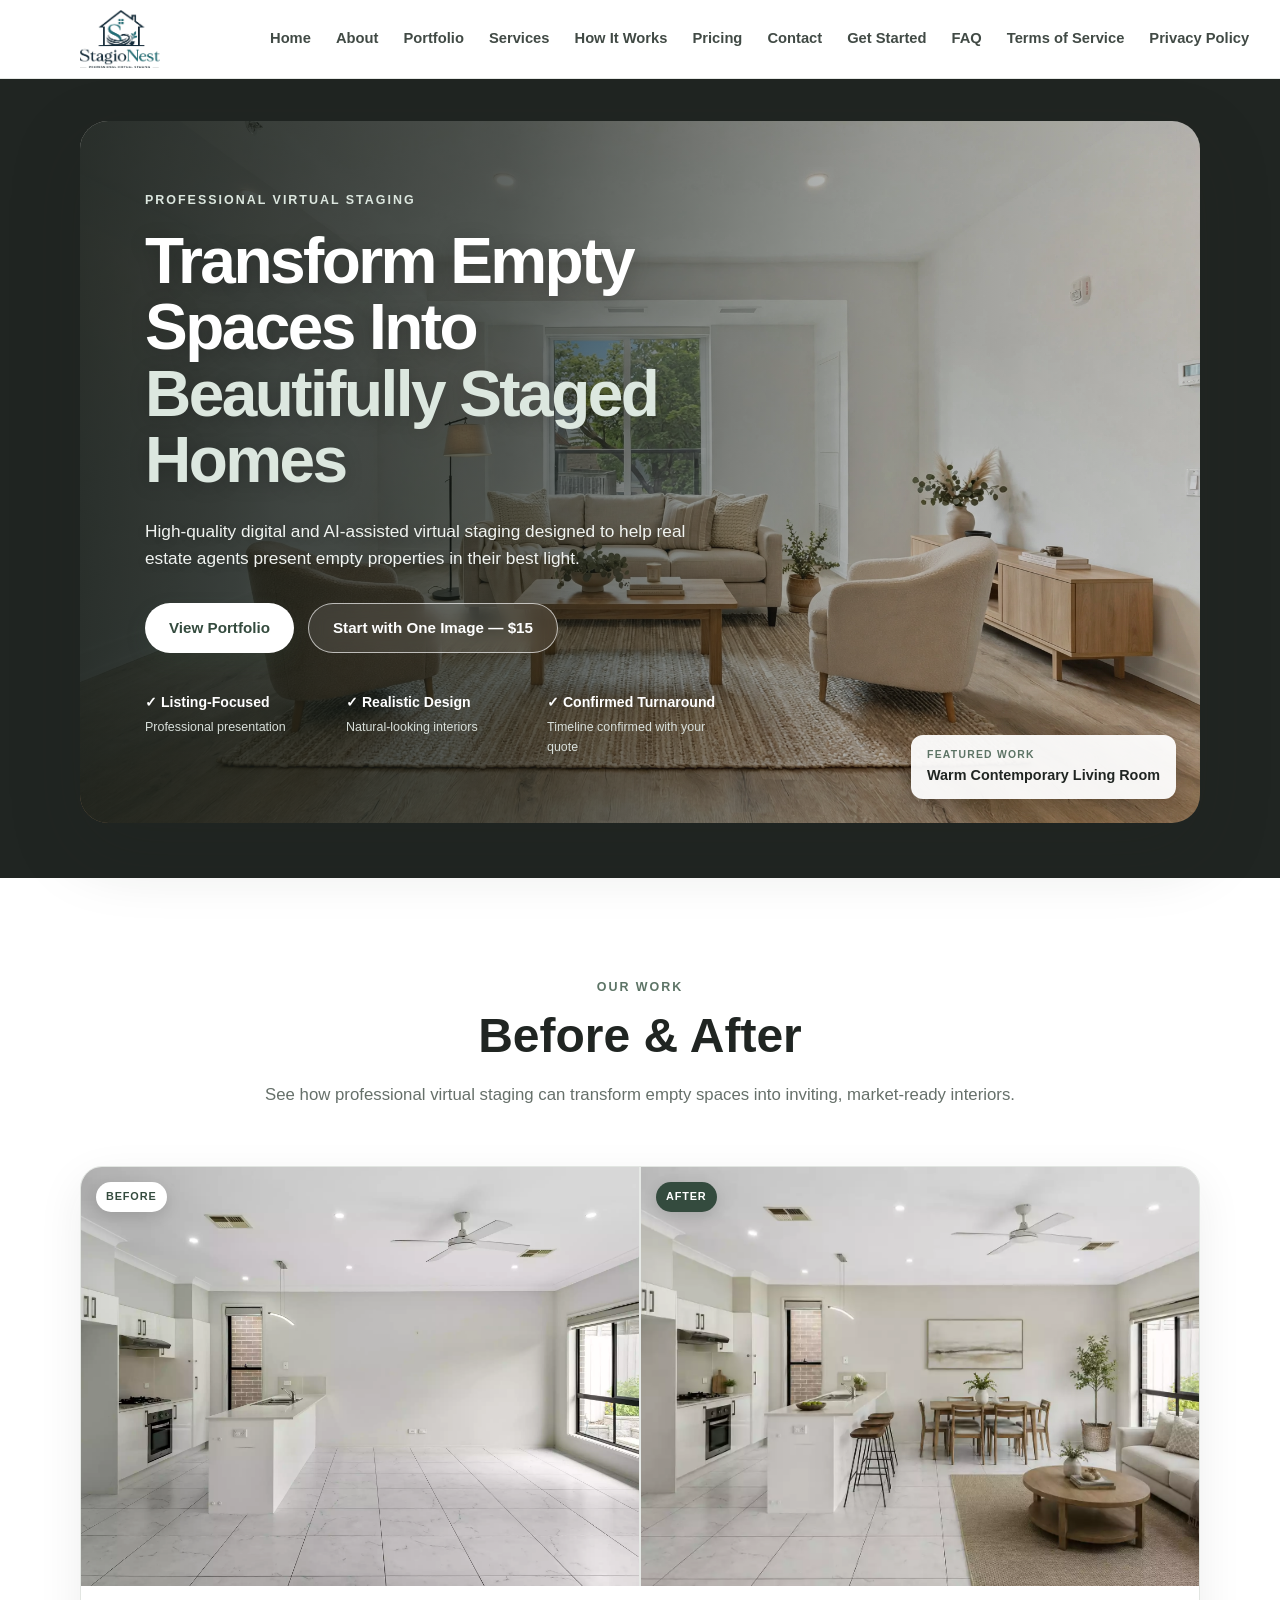
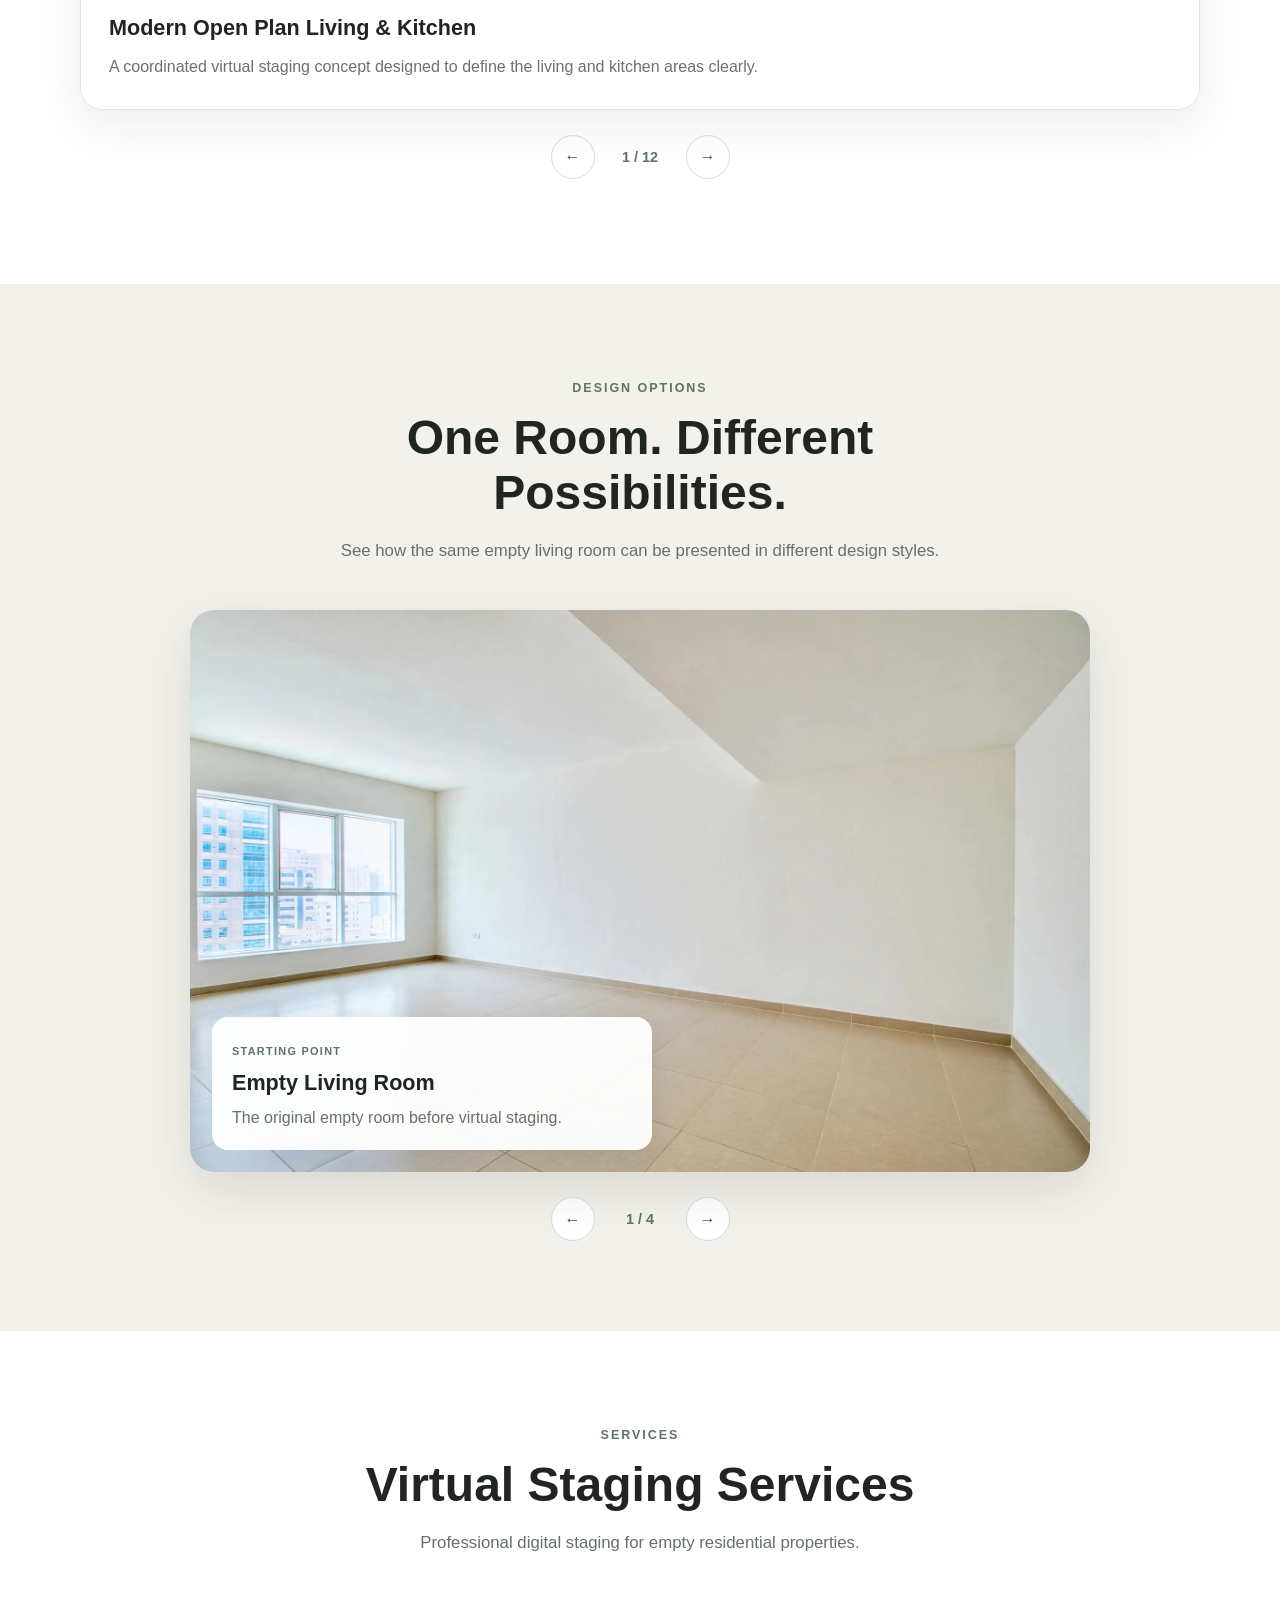
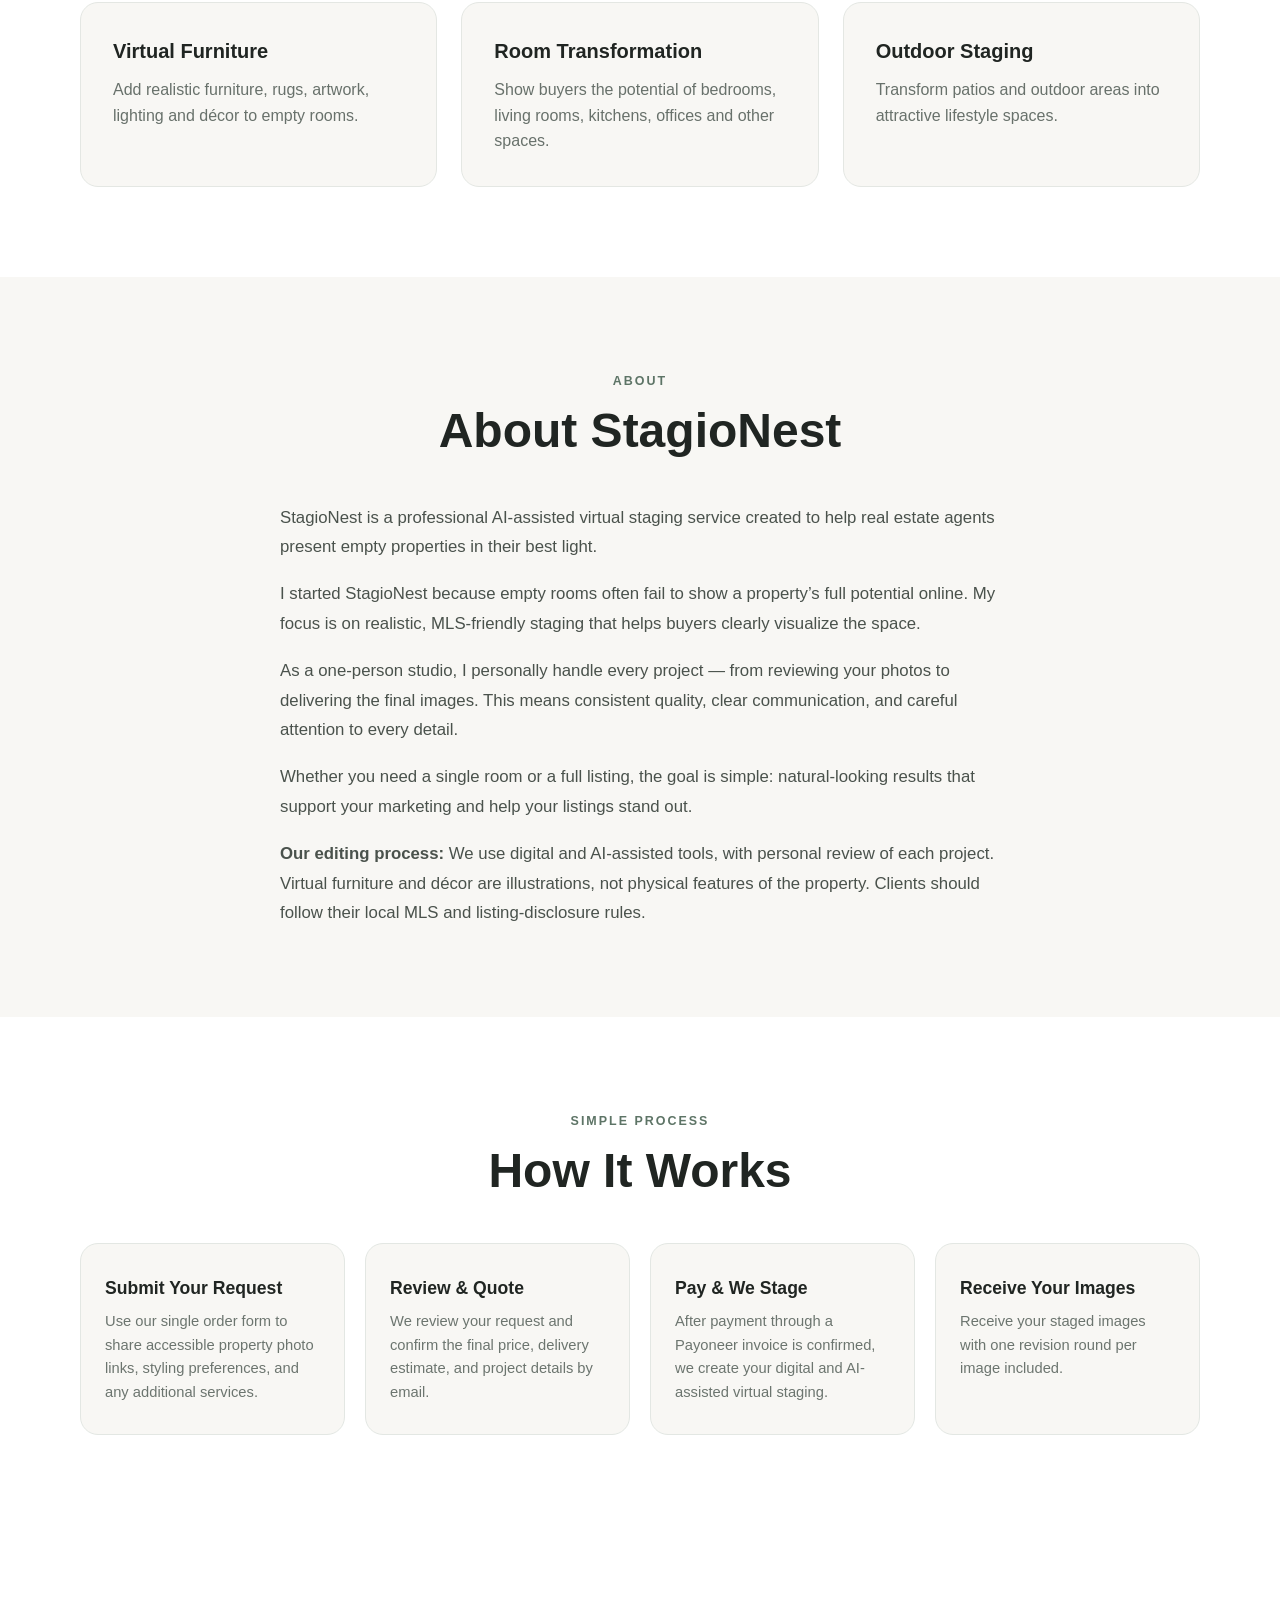
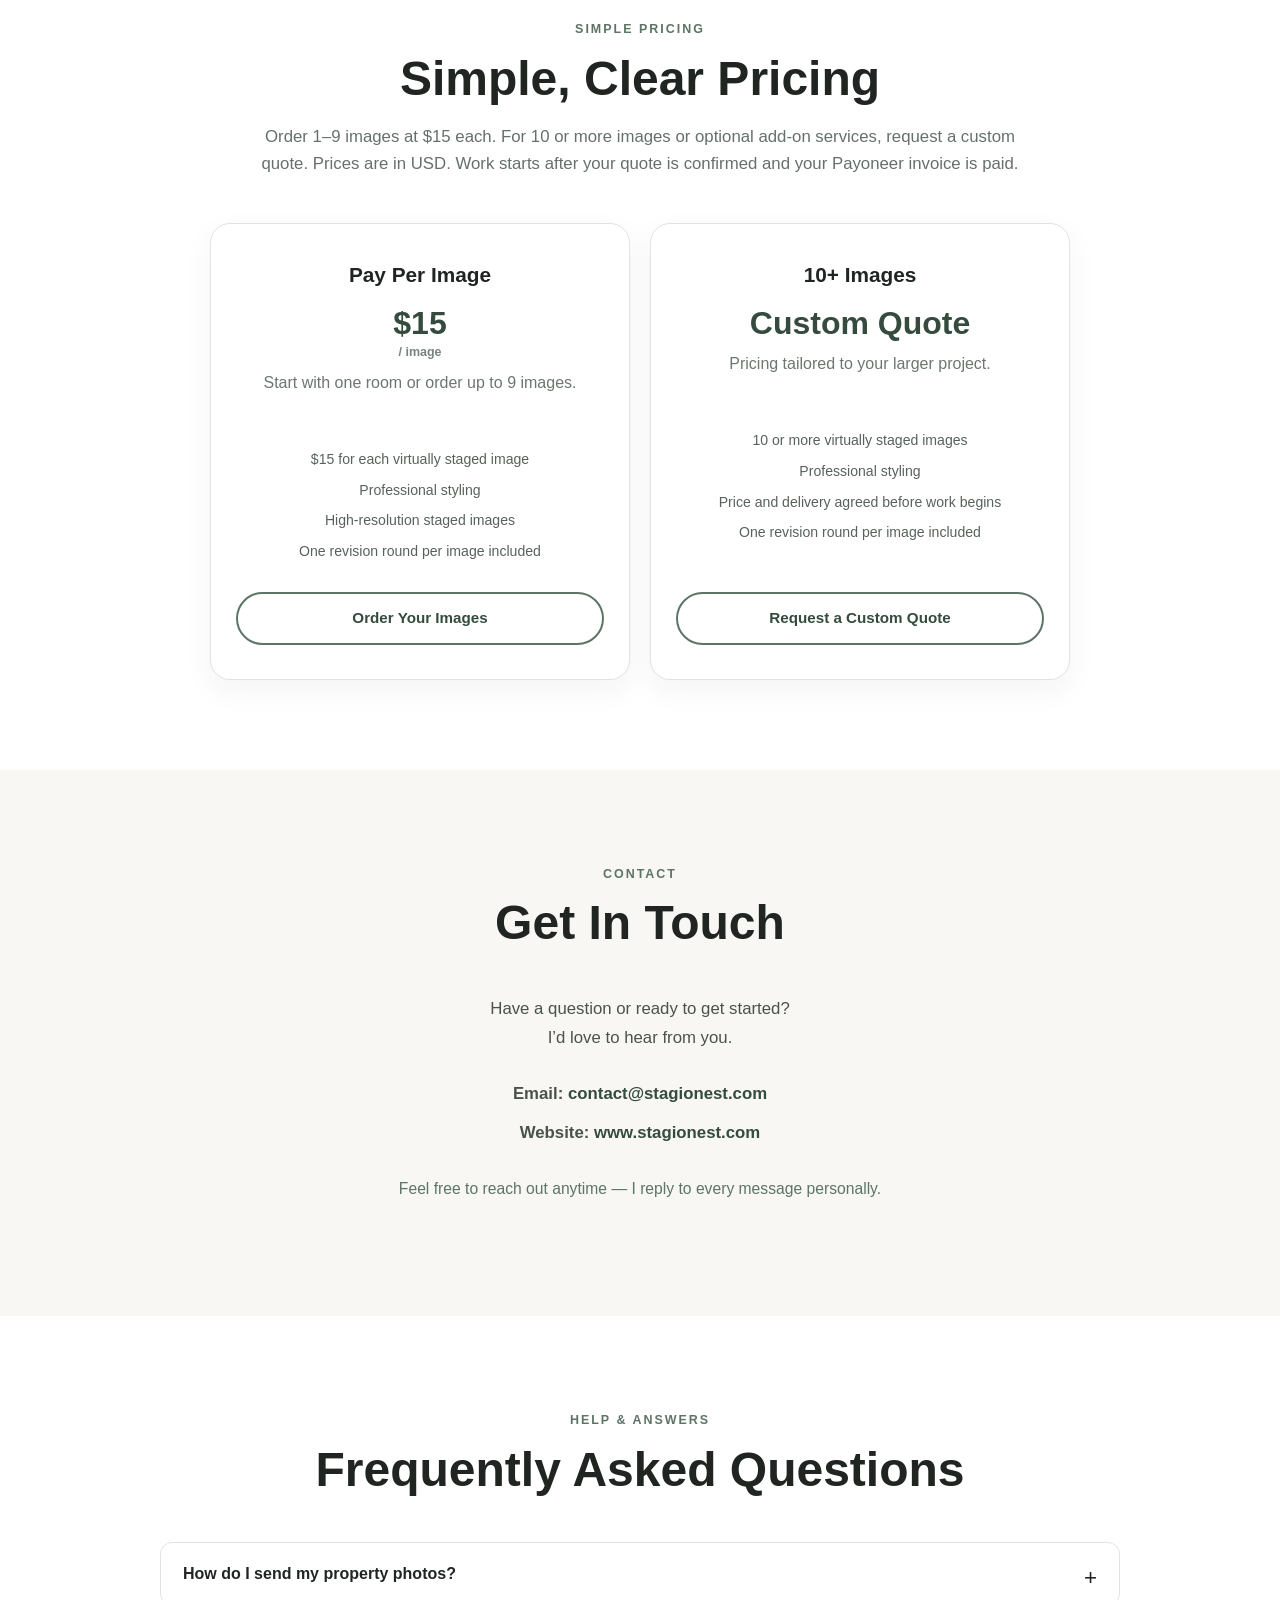
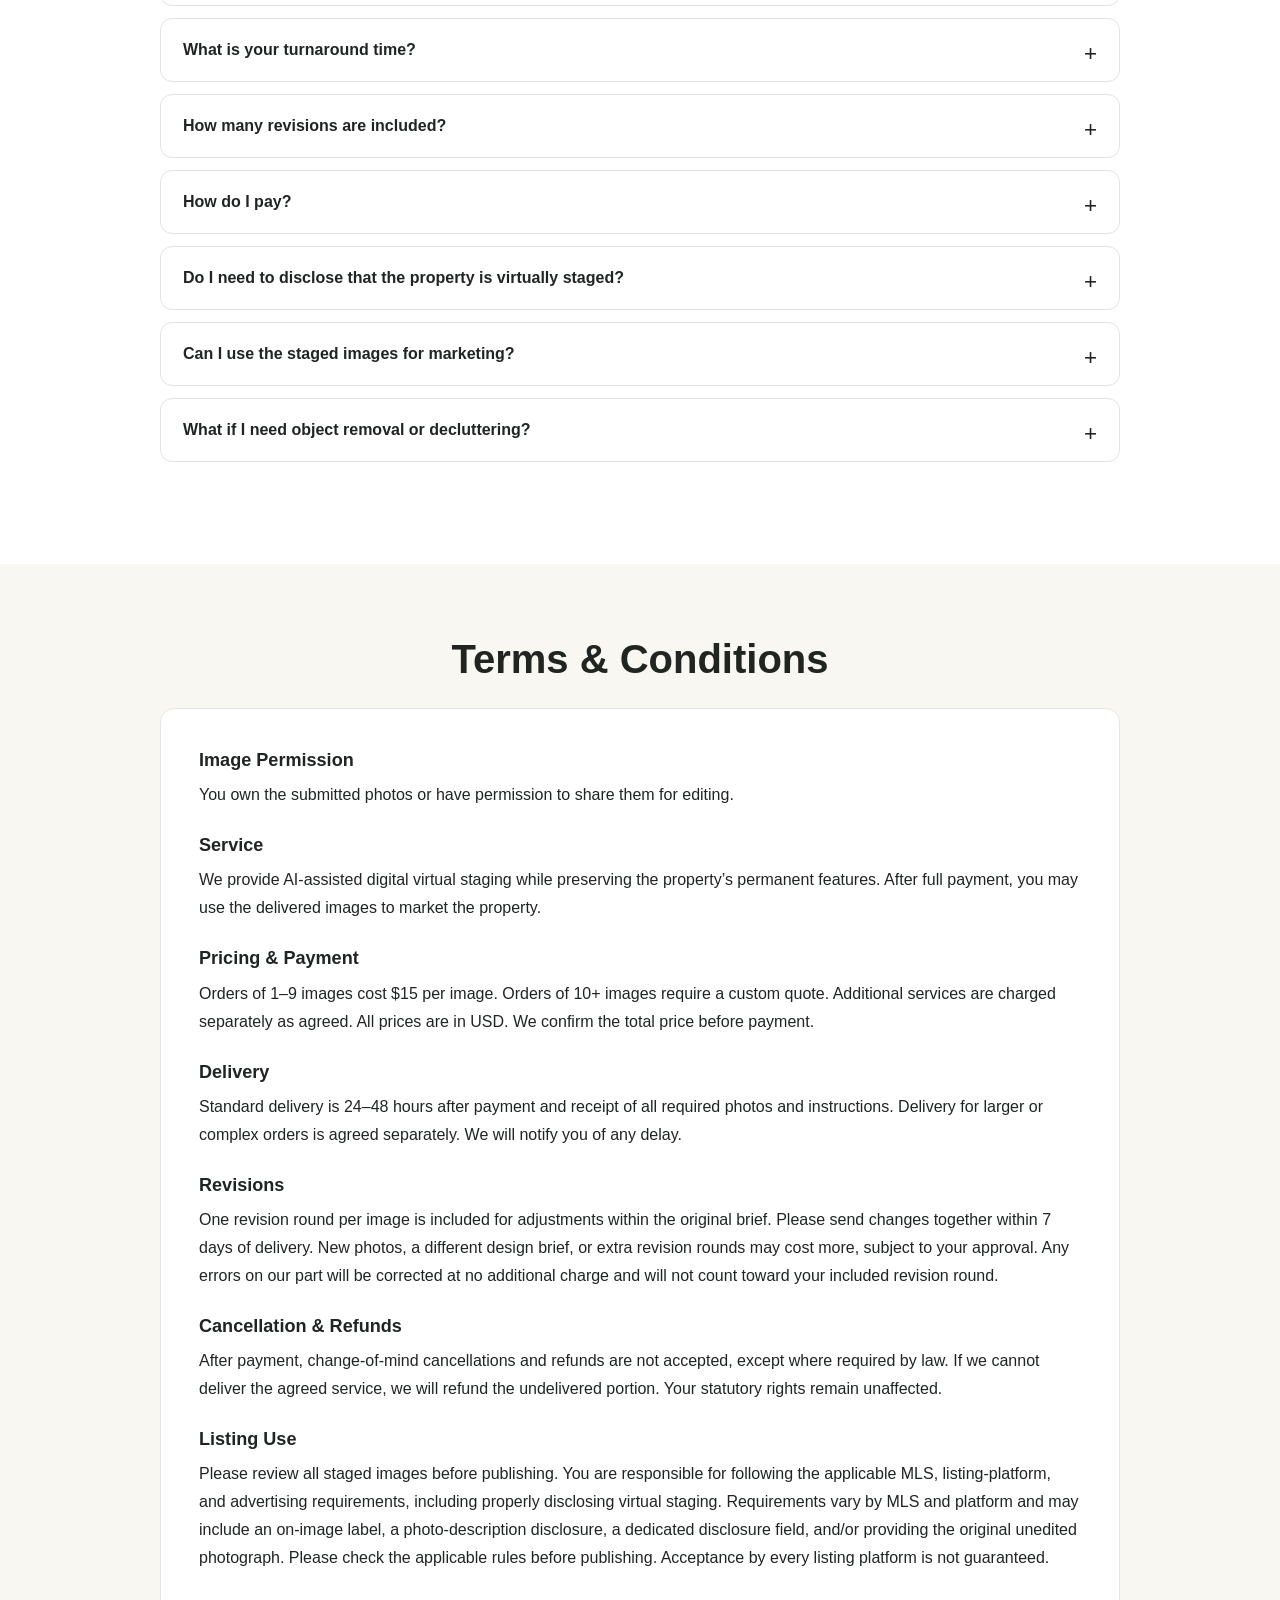
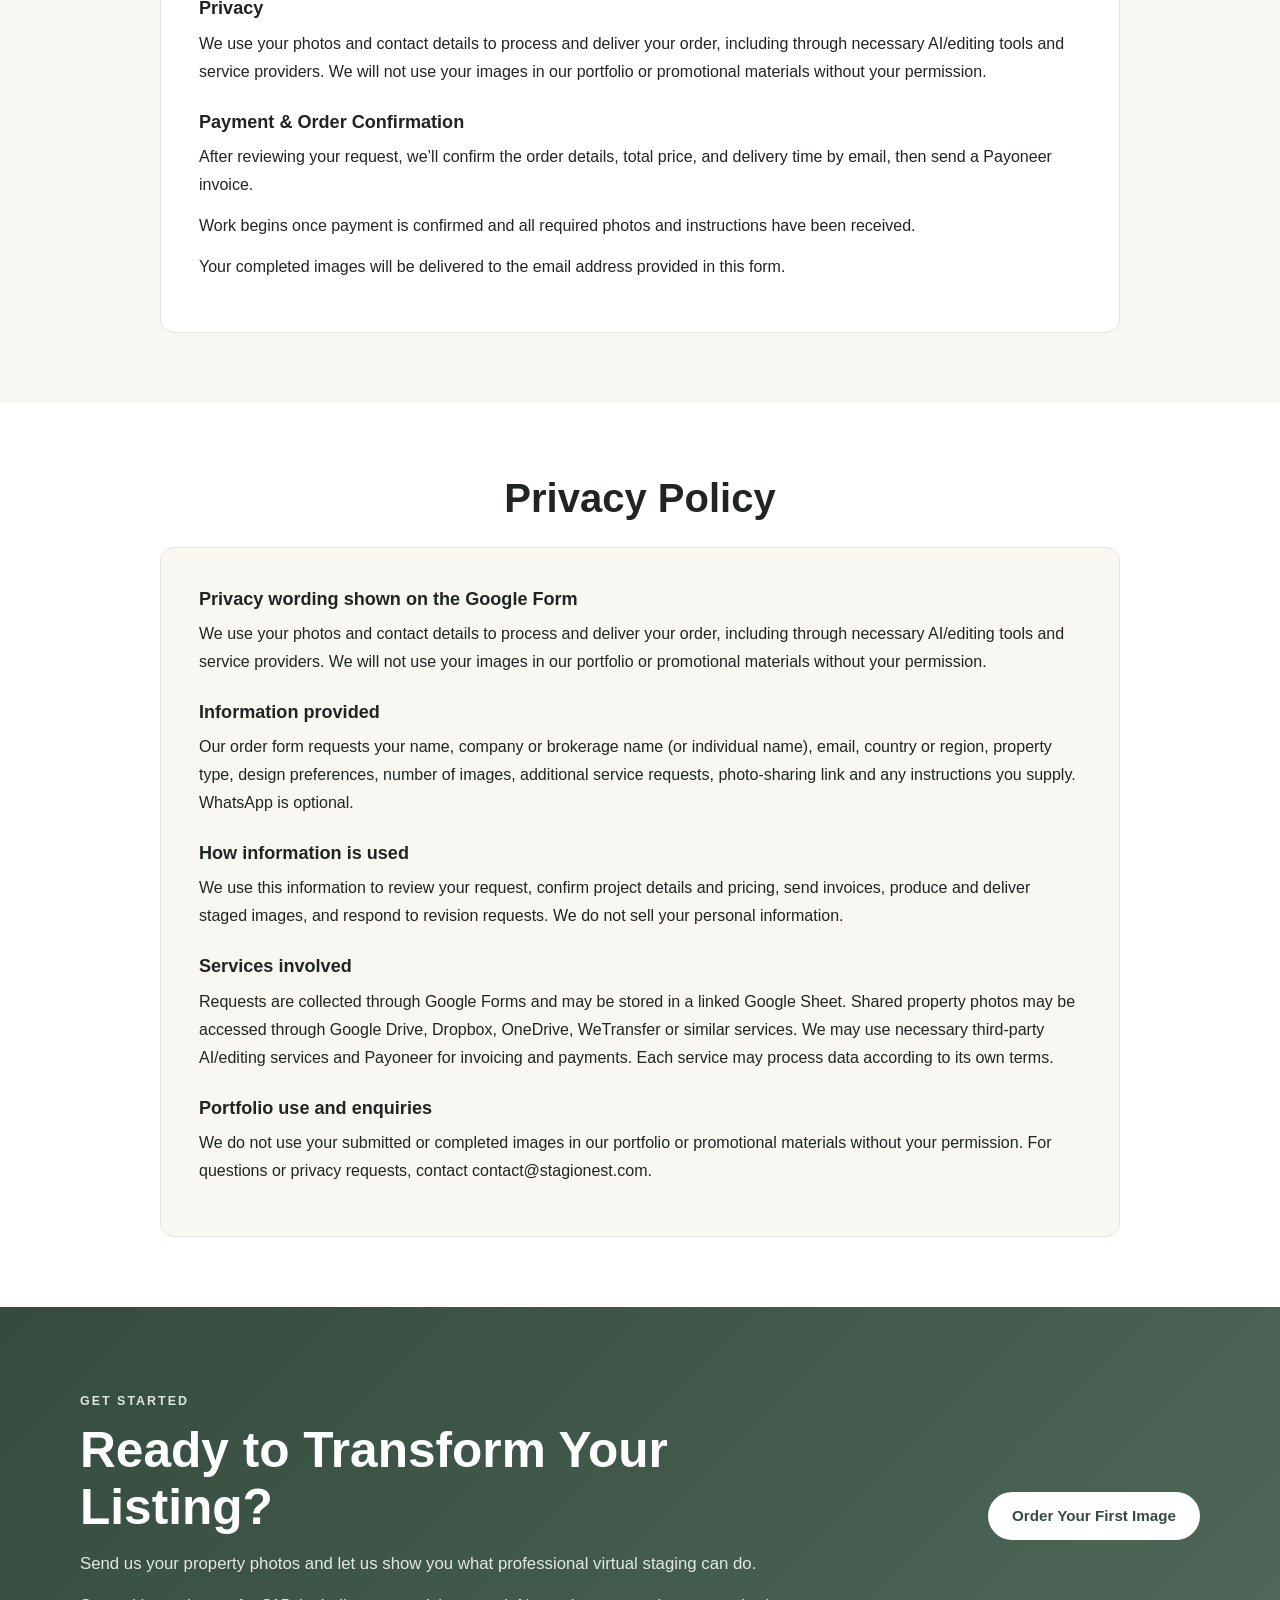
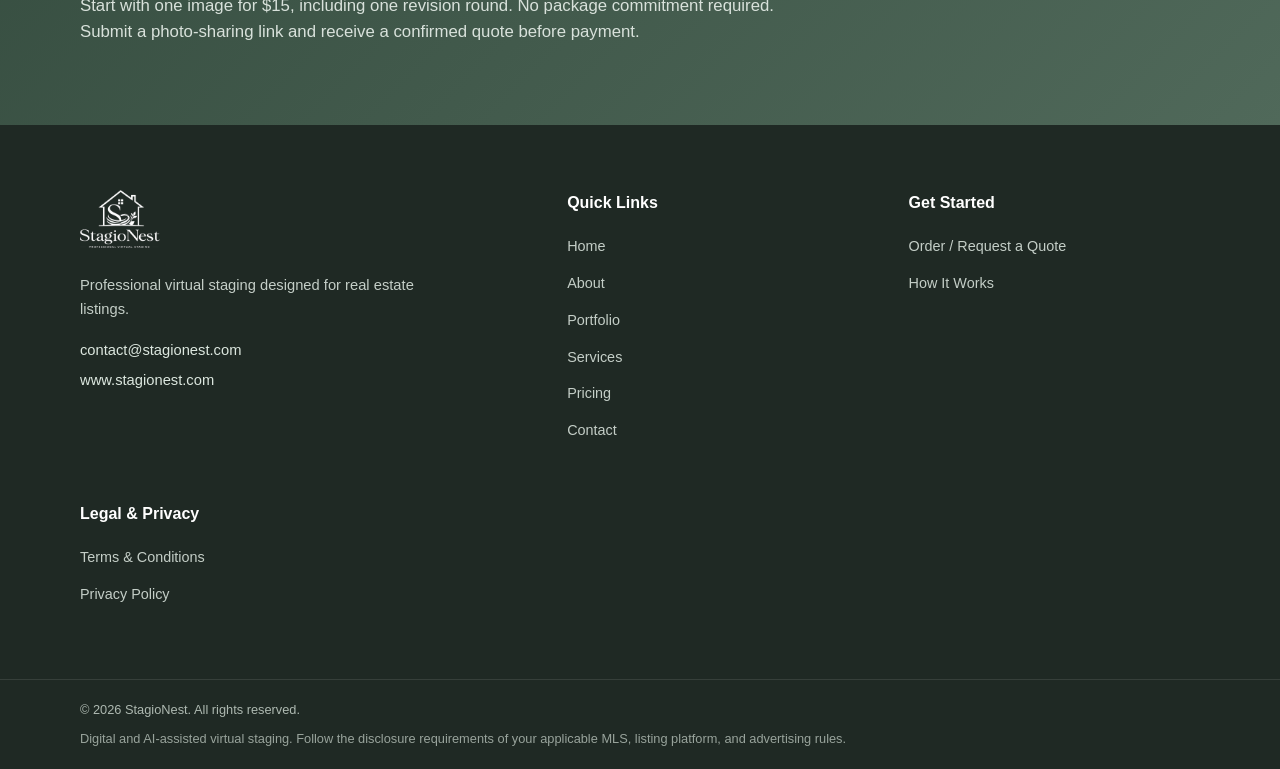
==== commit 86c6522b: "Rename index9.html to index.html" ====
--- a/index.html
+++ b/index.html
@@ -27,17 +27,28 @@
 .site-footer .footer-links a{display:block;margin-bottom:0.55rem}
 .footer-bottom p+p{margin-top:0.5rem;font-size:0.8rem;opacity:.85}
 </style><style>
-/* Legal policies embedded on the homepage */
-.legal-section {padding:64px 0; background:#f8f7f2; color:#23382e; scroll-margin-top:90px;}
-.legal-section.legal-alt {background:#fff;}
-.legal-section .legal-container {max-width:900px; margin:0 auto; padding:0 24px;}
-.legal-section h2 {font-family:Georgia,serif; font-size:clamp(1.8rem,4vw,2.6rem); margin:0 0 16px; line-height:1.2;}
-.legal-section .legal-content {background:#fff; border:1px solid #e1e7df; border-radius:14px; padding:24px 32px; line-height:1.75;}
-.legal-section.legal-alt .legal-content {background:#f8f7f2;}
-.legal-section .legal-content h3 {font-family:inherit; font-size:1.12rem; color:#23382e; margin:24px 0 8px;}
+/* Same site typography and spacing for FAQ and legal sections */
+html { scroll-behavior:smooth; }
+#faq, #terms, #privacy, #get-started { scroll-margin-top:100px; }
+.main-nav a { white-space:nowrap; }
+.legal-section { padding:70px 0; background:var(--cream, #f8f7f2); color:inherit; font-family:inherit; }
+.legal-section.legal-alt { background:var(--white, #fff); }
+.legal-section .legal-container { width:min(100% - 40px, 960px); margin-inline:auto; }
+.legal-section h2 { font-family:inherit; font-size:clamp(1.8rem, 3.5vw, 2.5rem); line-height:1.25; margin:0 0 24px; text-align:center; }
+.legal-section .legal-content { background:#fff; border:1px solid #e3e7e0; border-radius:14px; padding:clamp(20px, 4vw, 38px); font-family:inherit; font-size:1rem; line-height:1.75; }
+.legal-section.legal-alt .legal-content { background:#f8f7f2; }
+.legal-section .legal-content h3 { font-family:inherit; font-size:1.13rem; line-height:1.45; margin:23px 0 8px; color:inherit; font-weight:700; }
 .legal-section .legal-content h3:first-child {margin-top:0;}
-.legal-section .legal-content p {margin:0 0 12px;}
-@media (max-width:600px) {.legal-section {padding:44px 0;} .legal-section .legal-content {padding:20px;}}
+.legal-section .legal-content p {font-family:inherit; font-size:inherit; line-height:inherit; margin:0 0 13px;}
+.faq-section { background:#fff; }
+.faq-section .narrow {max-width:960px;}
+.faq-item {border:1px solid #dfe6df; border-radius:12px; background:#fff; margin:0 0 12px; padding:0 22px; font-family:inherit;}
+.faq-item summary {list-style:none; cursor:pointer; position:relative; padding:19px 30px 19px 0; font:inherit; font-weight:700; line-height:1.5;}
+.faq-item summary::-webkit-details-marker {display:none;}
+.faq-item summary:after {content:'+';position:absolute;right:0;top:18px;font-size:1.4rem;font-weight:400;}
+.faq-item[open] summary:after {content:'−';}
+.faq-item p {font:inherit; line-height:1.75; margin:0 0 20px;}
+@media(max-width:700px){.legal-section{padding:48px 0;}.legal-section .legal-container{width:min(100% - 28px, 960px);} .faq-item{padding:0 16px;} .main-nav a{white-space:normal;}}
 </style></head>
 <body>
 <!-- ================= HEADER ================= -->
@@ -58,7 +69,7 @@
 <a href="#pricing">Pricing</a>
 <a href="#contact">Contact</a>
 <a href="#get-started">Get Started</a>
-</nav>
+<a href="#faq">FAQ</a><a href="#terms">Terms of Service</a><a href="#privacy">Privacy Policy</a></nav>
 </div>
 </header>
 <main>
@@ -485,9 +496,7 @@
 <h2>About StagioNest</h2>
 </div>
 <div class="about-content">
-<p>
-            StagioNest is a professional virtual staging service created to help real estate agents present empty properties in their best light.
-          </p>
+<p>StagioNest is a professional AI-assisted virtual staging service created to help real estate agents present empty properties in their best light.</p>
 <p>
             I started StagioNest because empty rooms often fail to show a property’s full potential online. My focus is on realistic, MLS-friendly staging that helps buyers clearly visualize the space.
           </p>
@@ -576,7 +585,8 @@
 </div>
 </section>
 <!-- ================= CTA ================= -->
-<section class="cta-section" id="get-started">
+<section class="section faq-section" id="faq"><div class="container narrow"><div class="section-heading text-center"><span class="section-label">HELP &amp; ANSWERS</span><h2>Frequently Asked Questions</h2></div><details class="faq-item"><summary>How do I send my property photos?</summary><p>You can share a link to your photos using Google Drive, Dropbox, OneDrive, or WeTransfer. Please ensure the link is accessible before submitting the form.</p></details><details class="faq-item"><summary>What is your turnaround time?</summary><p>Standard delivery is 24–48 hours after payment is confirmed and all required photos and instructions are received. Delivery for larger or complex orders will be agreed upon separately.</p></details><details class="faq-item"><summary>How many revisions are included?</summary><p>One revision round per image is included for adjustments within the original brief. Please send all changes together within 7 days of delivery. New photos, a different design brief, or extra revision rounds may cost more.</p></details><details class="faq-item"><summary>How do I pay?</summary><p>After reviewing your request, we will confirm the order details, total price, and delivery time by email, then send a Payoneer invoice. Work begins once payment is confirmed and all required photos and instructions are received.</p></details><details class="faq-item"><summary>Do I need to disclose that the property is virtually staged?</summary><p>Please review all staged images before publishing. You are responsible for following the applicable MLS, listing-platform, and advertising requirements, including properly disclosing virtual staging. Requirements vary by MLS and platform and may include an on-image label, a photo-description disclosure, a dedicated disclosure field, and/or providing the original unedited photograph. Please check the applicable rules before publishing. Acceptance by every listing platform is not guaranteed.</p></details><details class="faq-item"><summary>Can I use the staged images for marketing?</summary><p>Yes, after full payment, you may use the delivered images to market the property. We will not use your images in our portfolio or promotional materials without your permission.</p></details><details class="faq-item"><summary>What if I need object removal or decluttering?</summary><p>We offer Object/Furniture Removal (+$10/image), Virtual Decluttering (+$10/image), and Complex Object Removal (+$15/image). You can select these add-ons directly on the order form. We will confirm the final total before payment.</p></details></div></section>
+<section aria-label="Terms &amp; Conditions" class="legal-section" id="terms"><div class="legal-container"><h2>Terms &amp; Conditions</h2><div class="legal-content"><h3>Image Permission</h3><p>You own the submitted photos or have permission to share them for editing.</p><h3>Service</h3><p>We provide AI-assisted digital virtual staging while preserving the property’s permanent features. After full payment, you may use the delivered images to market the property.</p><h3>Pricing &amp; Payment</h3><p>Orders of 1–9 images cost $15 per image. Orders of 10+ images require a custom quote. Additional services are charged separately as agreed. All prices are in USD. We confirm the total price before payment.</p><h3>Delivery</h3><p>Standard delivery is 24–48 hours after payment and receipt of all required photos and instructions. Delivery for larger or complex orders is agreed separately. We will notify you of any delay.</p><h3>Revisions</h3><p>One revision round per image is included for adjustments within the original brief. Please send changes together within 7 days of delivery. New photos, a different design brief, or extra revision rounds may cost more, subject to your approval. Any errors on our part will be corrected at no additional charge and will not count toward your included revision round.</p><h3>Cancellation &amp; Refunds</h3><p>After payment, change-of-mind cancellations and refunds are not accepted, except where required by law. If we cannot deliver the agreed service, we will refund the undelivered portion. Your statutory rights remain unaffected.</p><h3>Listing Use</h3><p>Please review all staged images before publishing. You are responsible for following the applicable MLS, listing-platform, and advertising requirements, including properly disclosing virtual staging. Requirements vary by MLS and platform and may include an on-image label, a photo-description disclosure, a dedicated disclosure field, and/or providing the original unedited photograph. Please check the applicable rules before publishing. Acceptance by every listing platform is not guaranteed.</p><h3>Privacy</h3><p>We use your photos and contact details to process and deliver your order, including through necessary AI/editing tools and service providers. We will not use your images in our portfolio or promotional materials without your permission.</p><h3>Payment &amp; Order Confirmation</h3><p>After reviewing your request, we’ll confirm the order details, total price, and delivery time by email, then send a Payoneer invoice.</p><p>Work begins once payment is confirmed and all required photos and instructions have been received.</p><p>Your completed images will be delivered to the email address provided in this form.</p></div></div></section><section aria-label="Privacy Policy" class="legal-section legal-alt" id="privacy"><div class="legal-container"><h2>Privacy Policy</h2><div class="legal-content"><h3>Privacy wording shown on the Google Form</h3><p>We use your photos and contact details to process and deliver your order, including through necessary AI/editing tools and service providers. We will not use your images in our portfolio or promotional materials without your permission.</p><h3>Information provided</h3><p>Our order form requests your name, company or brokerage name (or individual name), email, country or region, property type, design preferences, number of images, additional service requests, photo-sharing link and any instructions you supply. WhatsApp is optional.</p><h3>How information is used</h3><p>We use this information to review your request, confirm project details and pricing, send invoices, produce and deliver staged images, and respond to revision requests. We do not sell your personal information.</p><h3>Services involved</h3><p>Requests are collected through Google Forms and may be stored in a linked Google Sheet. Shared property photos may be accessed through Google Drive, Dropbox, OneDrive, WeTransfer or similar services. We may use necessary third-party AI/editing services and Payoneer for invoicing and payments. Each service may process data according to its own terms.</p><h3>Portfolio use and enquiries</h3><p>We do not use your submitted or completed images in our portfolio or promotional materials without your permission. For questions or privacy requests, contact <a href="mailto:contact@stagionest.com">contact@stagionest.com</a>.</p></div></div></section><section class="cta-section" id="get-started">
 <div class="container cta-inner">
 <div class="cta-content">
 <span class="section-label">GET STARTED</span>
@@ -591,8 +601,7 @@
           Order Your First Image
         </a>
 </div>
-</section>
-<section aria-label="Terms &amp; Conditions" class="legal-section" id="terms"><div class="legal-container"><h2>Terms &amp; Conditions</h2><div class="legal-content"><h3>Image Permission</h3><p>You own the submitted photos or have permission to share them for editing.</p><h3>Service</h3><p>We provide AI-assisted digital virtual staging while preserving the property’s permanent features. After full payment, you may use the delivered images to market the property.</p><h3>Pricing &amp; Payment</h3><p>Orders of 1–9 images cost $15 per image. Orders of 10+ images require a custom quote. Additional services are charged separately as agreed. All prices are in USD. We confirm the total price before payment.</p><h3>Delivery</h3><p>Standard delivery is 24–48 hours after payment and receipt of all required photos and instructions. Delivery for larger or complex orders is agreed separately. We will notify you of any delay.</p><h3>Revisions</h3><p>One revision round per image is included for adjustments within the original brief. Please send changes together within 7 days of delivery. New photos, a different design brief, or extra revision rounds may cost more, subject to your approval. Any errors on our part will be corrected at no additional charge and will not count toward your included revision round.</p><h3>Cancellation &amp; Refunds</h3><p>After payment, change-of-mind cancellations and refunds are not accepted, except where required by law. If we cannot deliver the agreed service, we will refund the undelivered portion. Your statutory rights remain unaffected.</p><h3>Listing Use</h3><p>Please review the images before publishing and follow your applicable MLS and advertising requirements, including disclosure of virtual staging. Acceptance by every listing platform is not guaranteed.</p><h3>Privacy</h3><p>We use your photos and contact details to process and deliver your order, including through necessary AI/editing tools and service providers. We will not use your images in our portfolio or promotional materials without your permission.</p><h3>Payment &amp; Order Confirmation</h3><p>After reviewing your request, we’ll confirm the order details, total price, and delivery time by email, then send a Payoneer invoice.</p><p>Work begins once payment is confirmed and all required photos and instructions have been received.</p><p>Your completed images will be delivered to the email address provided in this form.</p></div></div></section><section aria-label="Privacy Policy" class="legal-section legal-alt" id="privacy"><div class="legal-container"><h2>Privacy Policy</h2><div class="legal-content"><h3>Privacy wording shown on the Google Form</h3><p>We use your photos and contact details to process and deliver your order, including through necessary AI/editing tools and service providers. We will not use your images in our portfolio or promotional materials without your permission.</p><h3>Information provided</h3><p>Our order form requests your name, company or brokerage name (or individual name), email, country or region, property type, design preferences, number of images, additional service requests, photo-sharing link and any instructions you supply. WhatsApp is optional.</p><h3>How information is used</h3><p>We use this information to review your request, confirm project details and pricing, send invoices, produce and deliver staged images, and respond to revision requests. We do not sell your personal information.</p><h3>Services involved</h3><p>Requests are collected through Google Forms and may be stored in a linked Google Sheet. Shared property photos may be accessed through Google Drive, Dropbox, OneDrive, WeTransfer or similar services. We may use necessary third-party AI/editing services and Payoneer for invoicing and payments. Each service may process data according to its own terms.</p><h3>Portfolio use and enquiries</h3><p>We do not use your submitted or completed images in our portfolio or promotional materials without your permission. For questions or privacy requests, contact <a href="mailto:contact@stagionest.com">contact@stagionest.com</a>.</p></div></div></section></main>
+</section></main>
 <!-- ================= FOOTER ================= -->
 <footer class="site-footer">
 <div class="container footer-grid">
@@ -631,7 +640,7 @@
 <p>
           © <span id="year"></span> StagioNest. All rights reserved.
         </p>
-<p>Digital and AI-assisted virtual staging. Images must be disclosed as virtually staged where required by applicable listing rules.</p></div>
+<p>Digital and AI-assisted virtual staging. Follow the disclosure requirements of your applicable MLS, listing platform, and advertising rules.</p></div>
 </div>
 </footer>
 <script defer="" src="JS/script.js?v=final-20260913"></script>
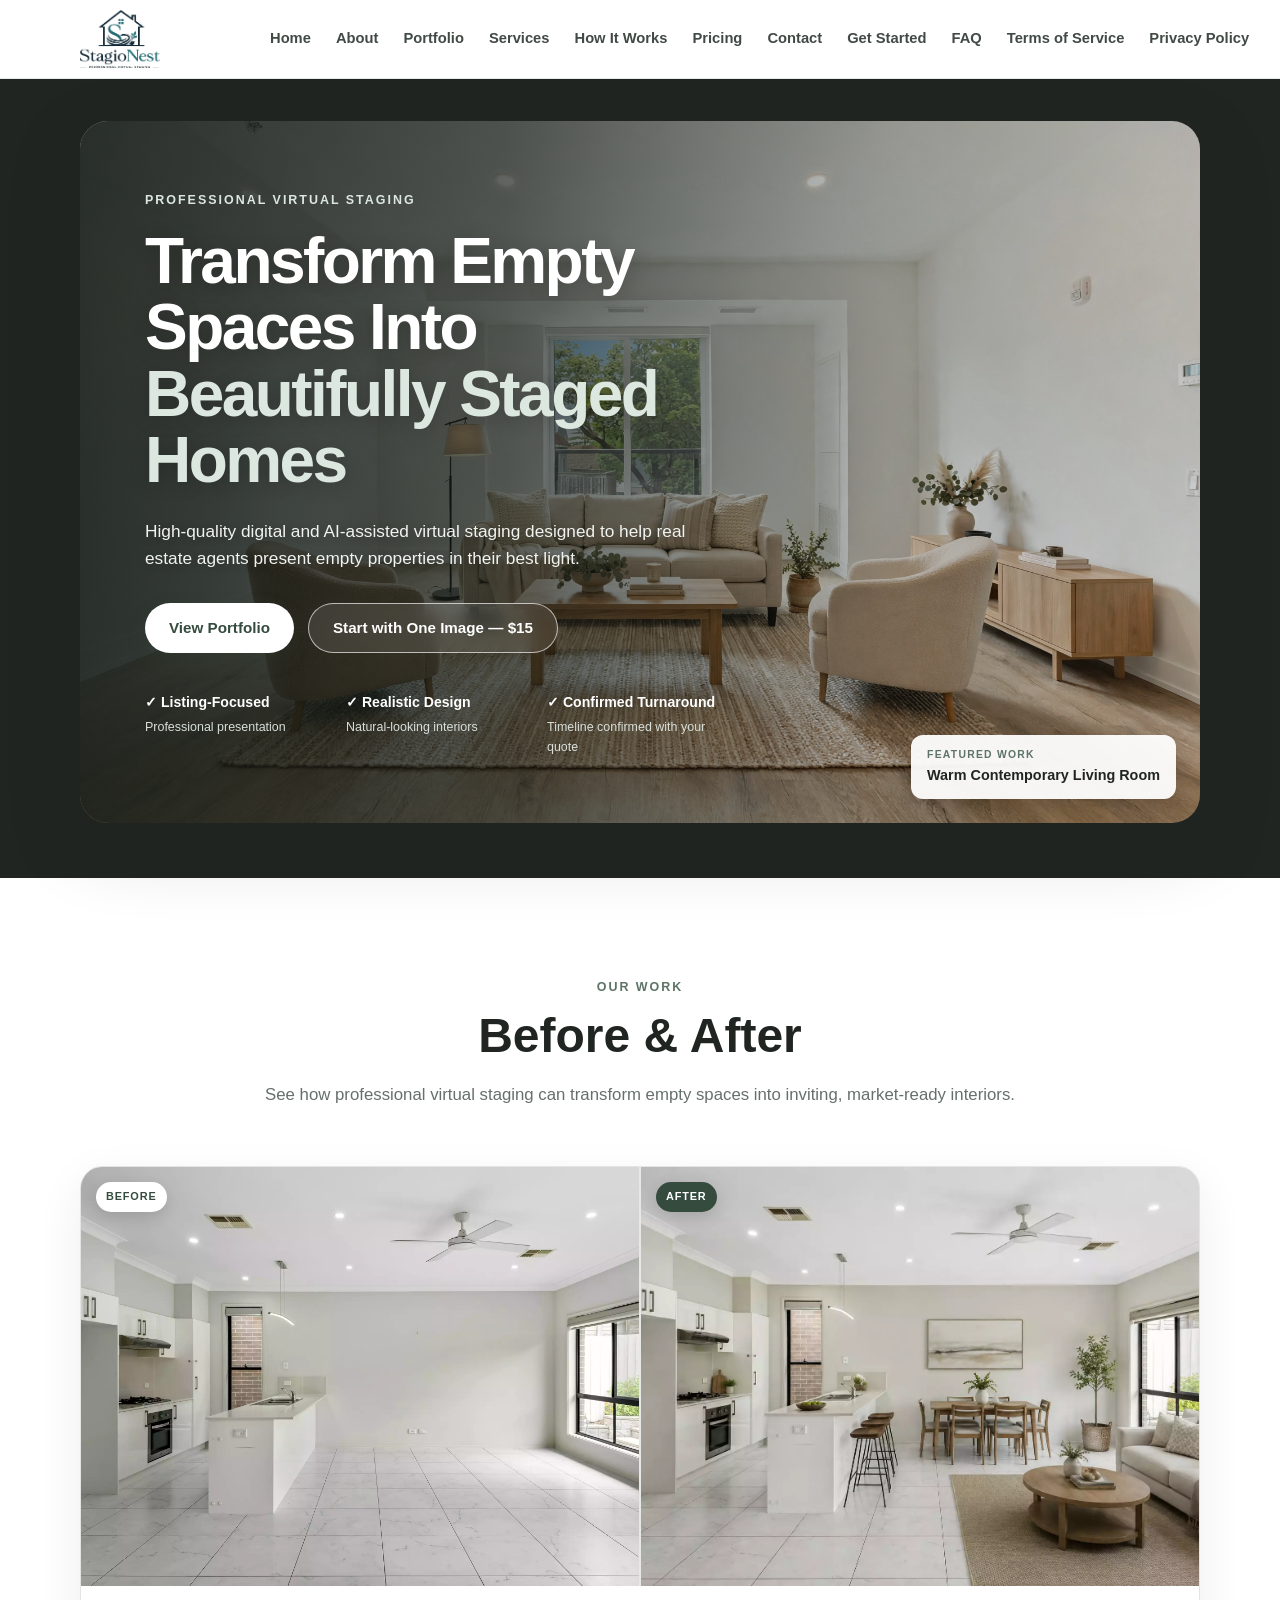
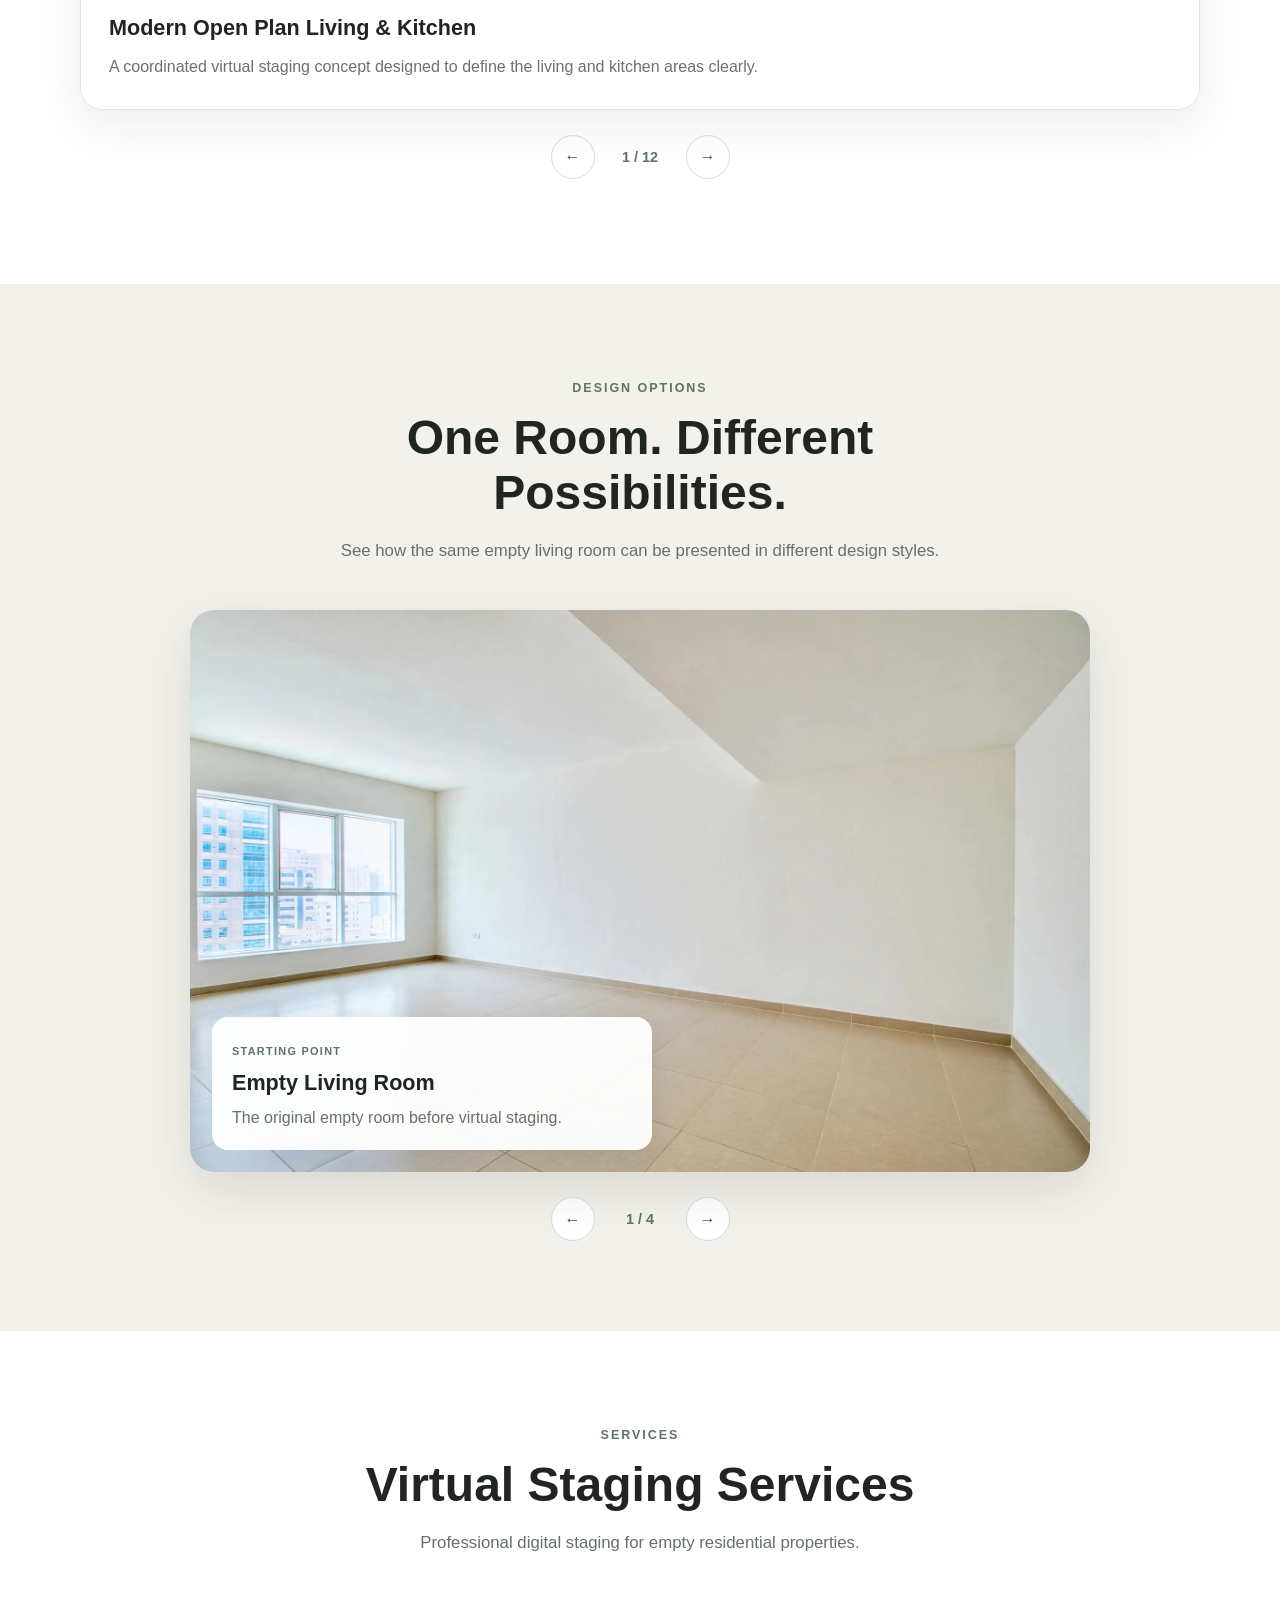
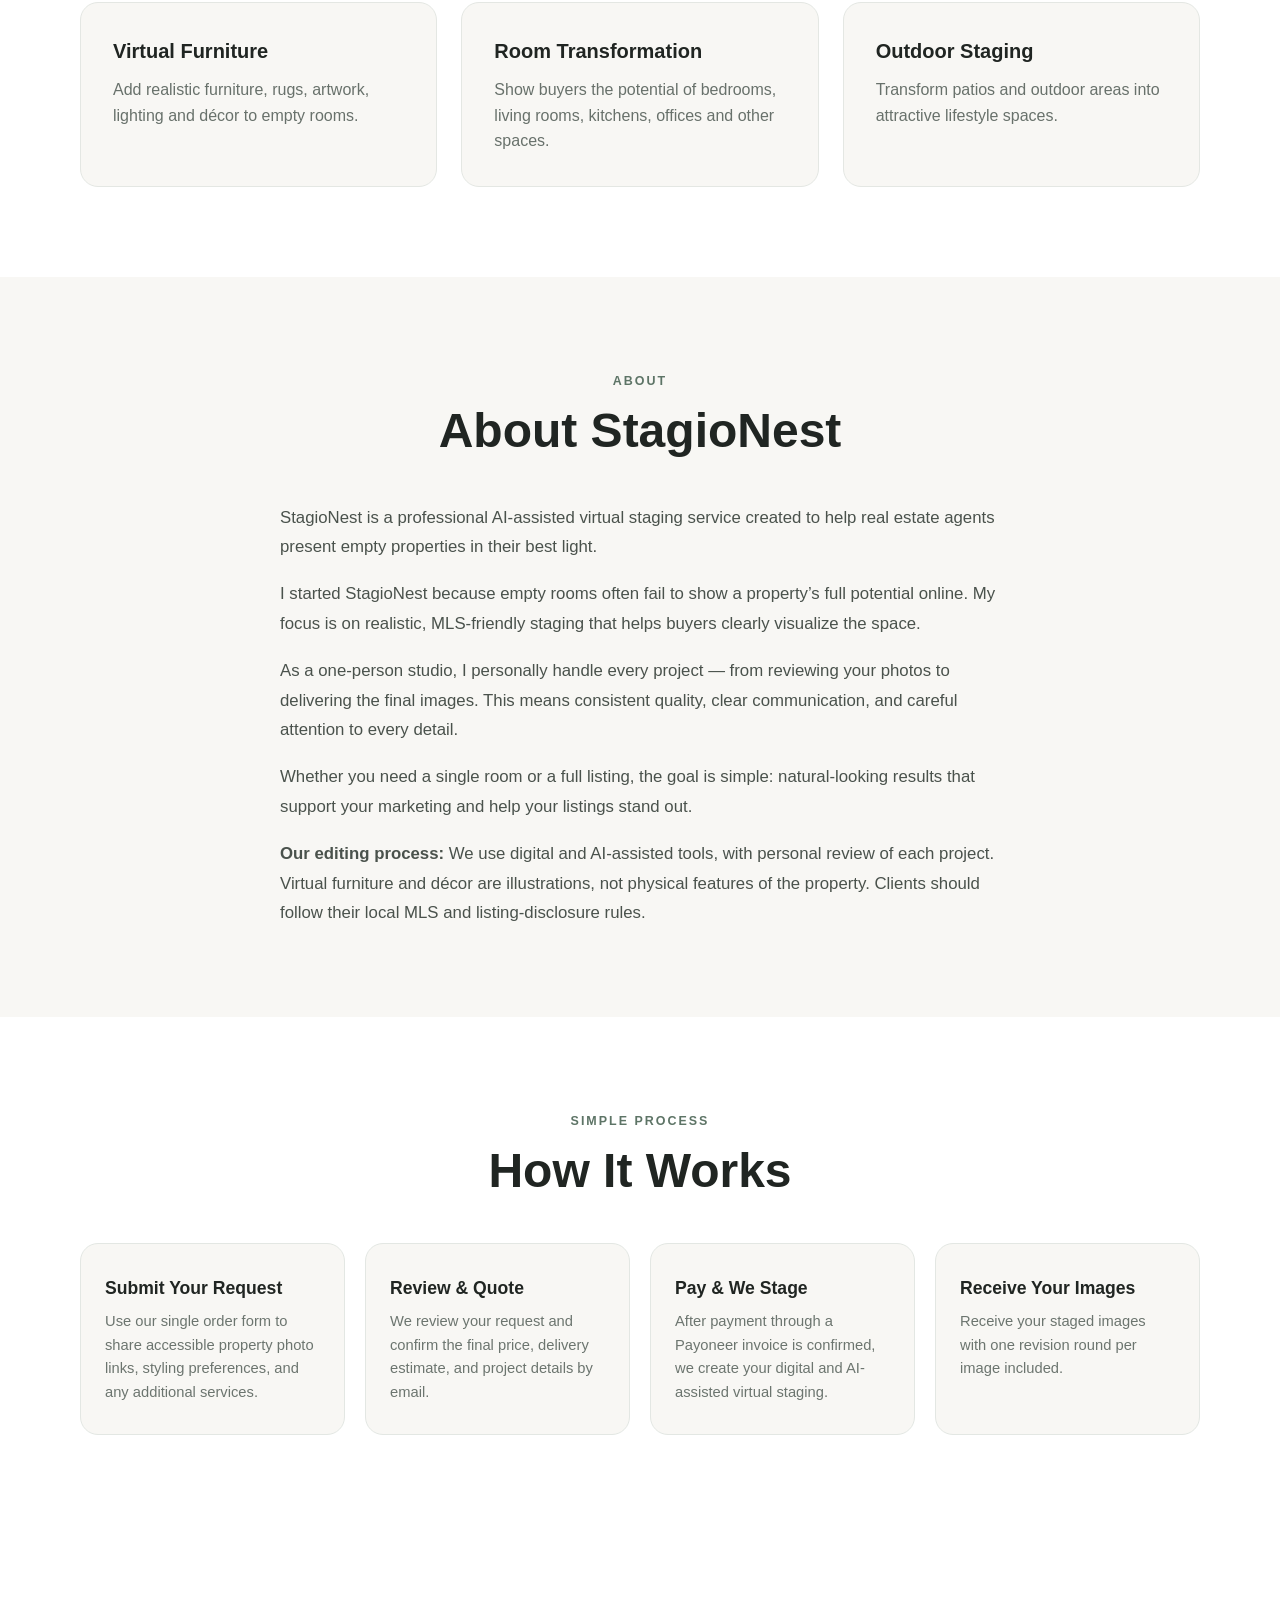
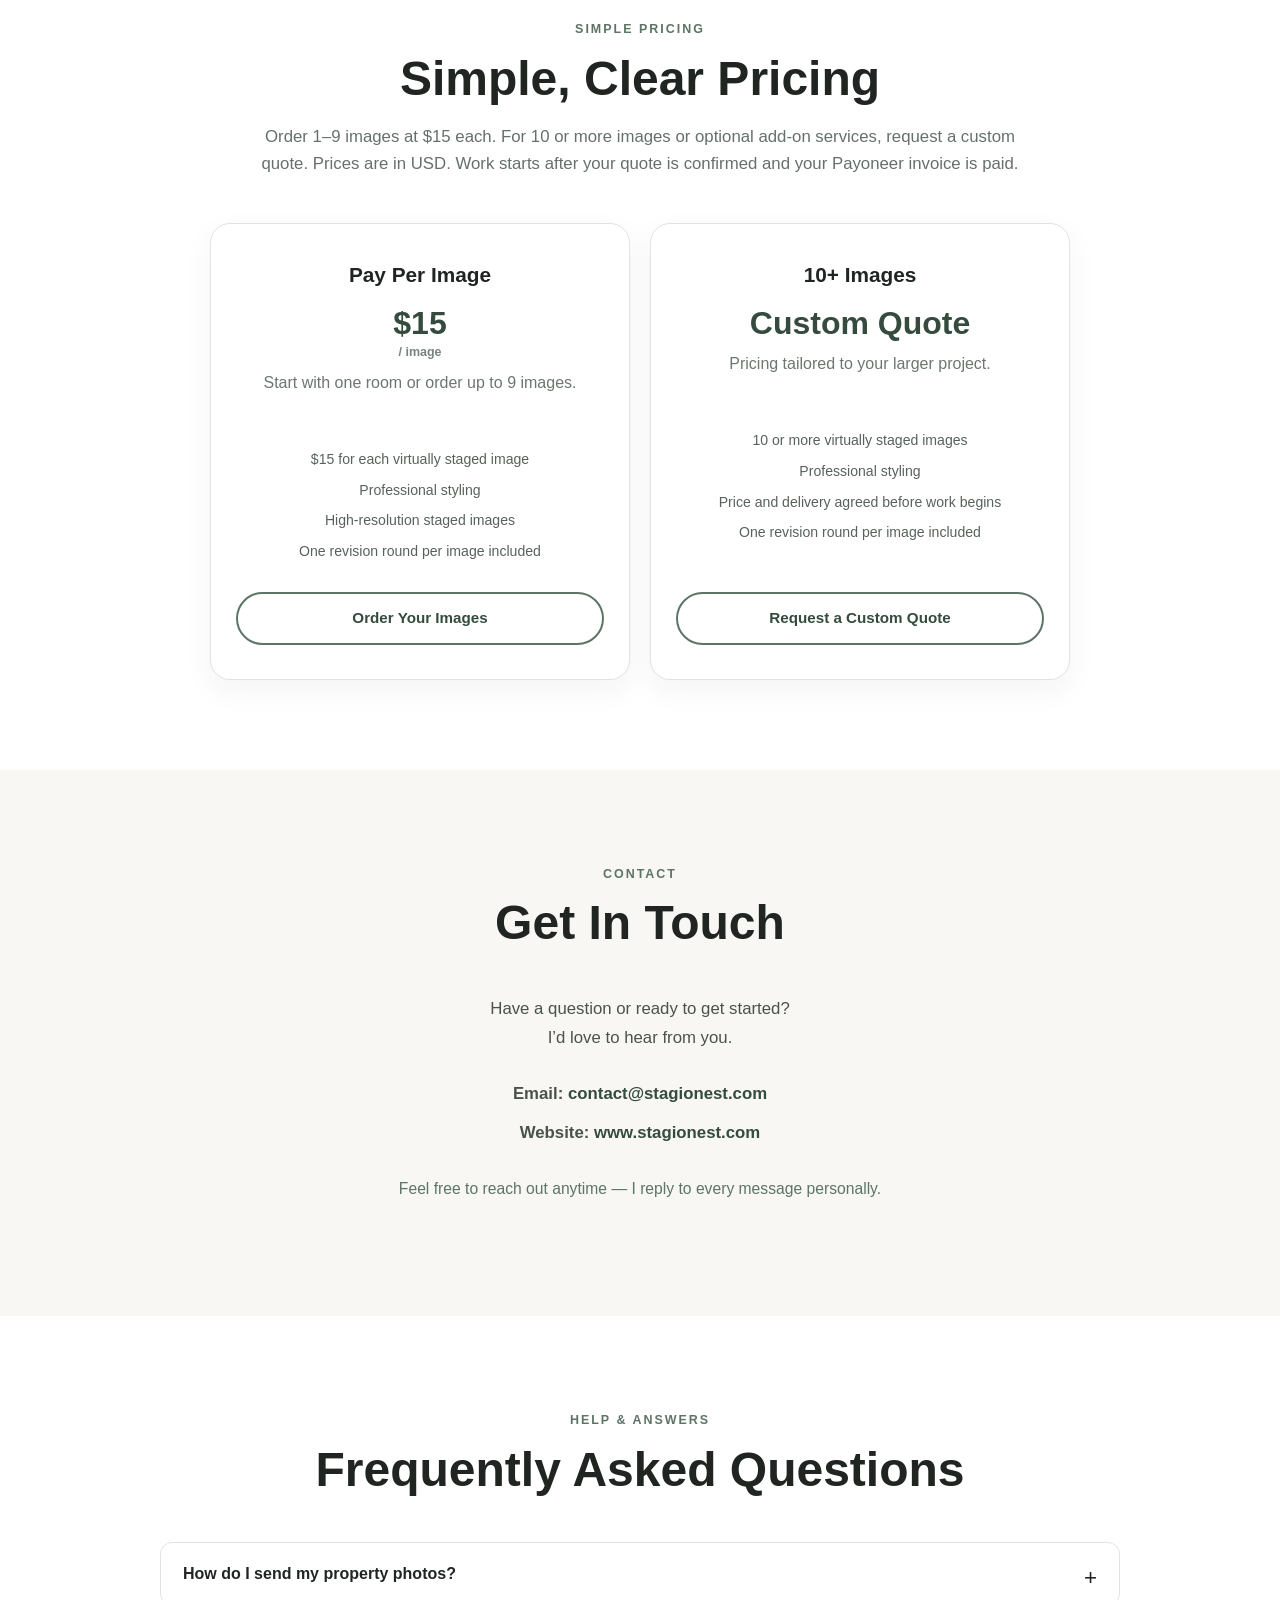
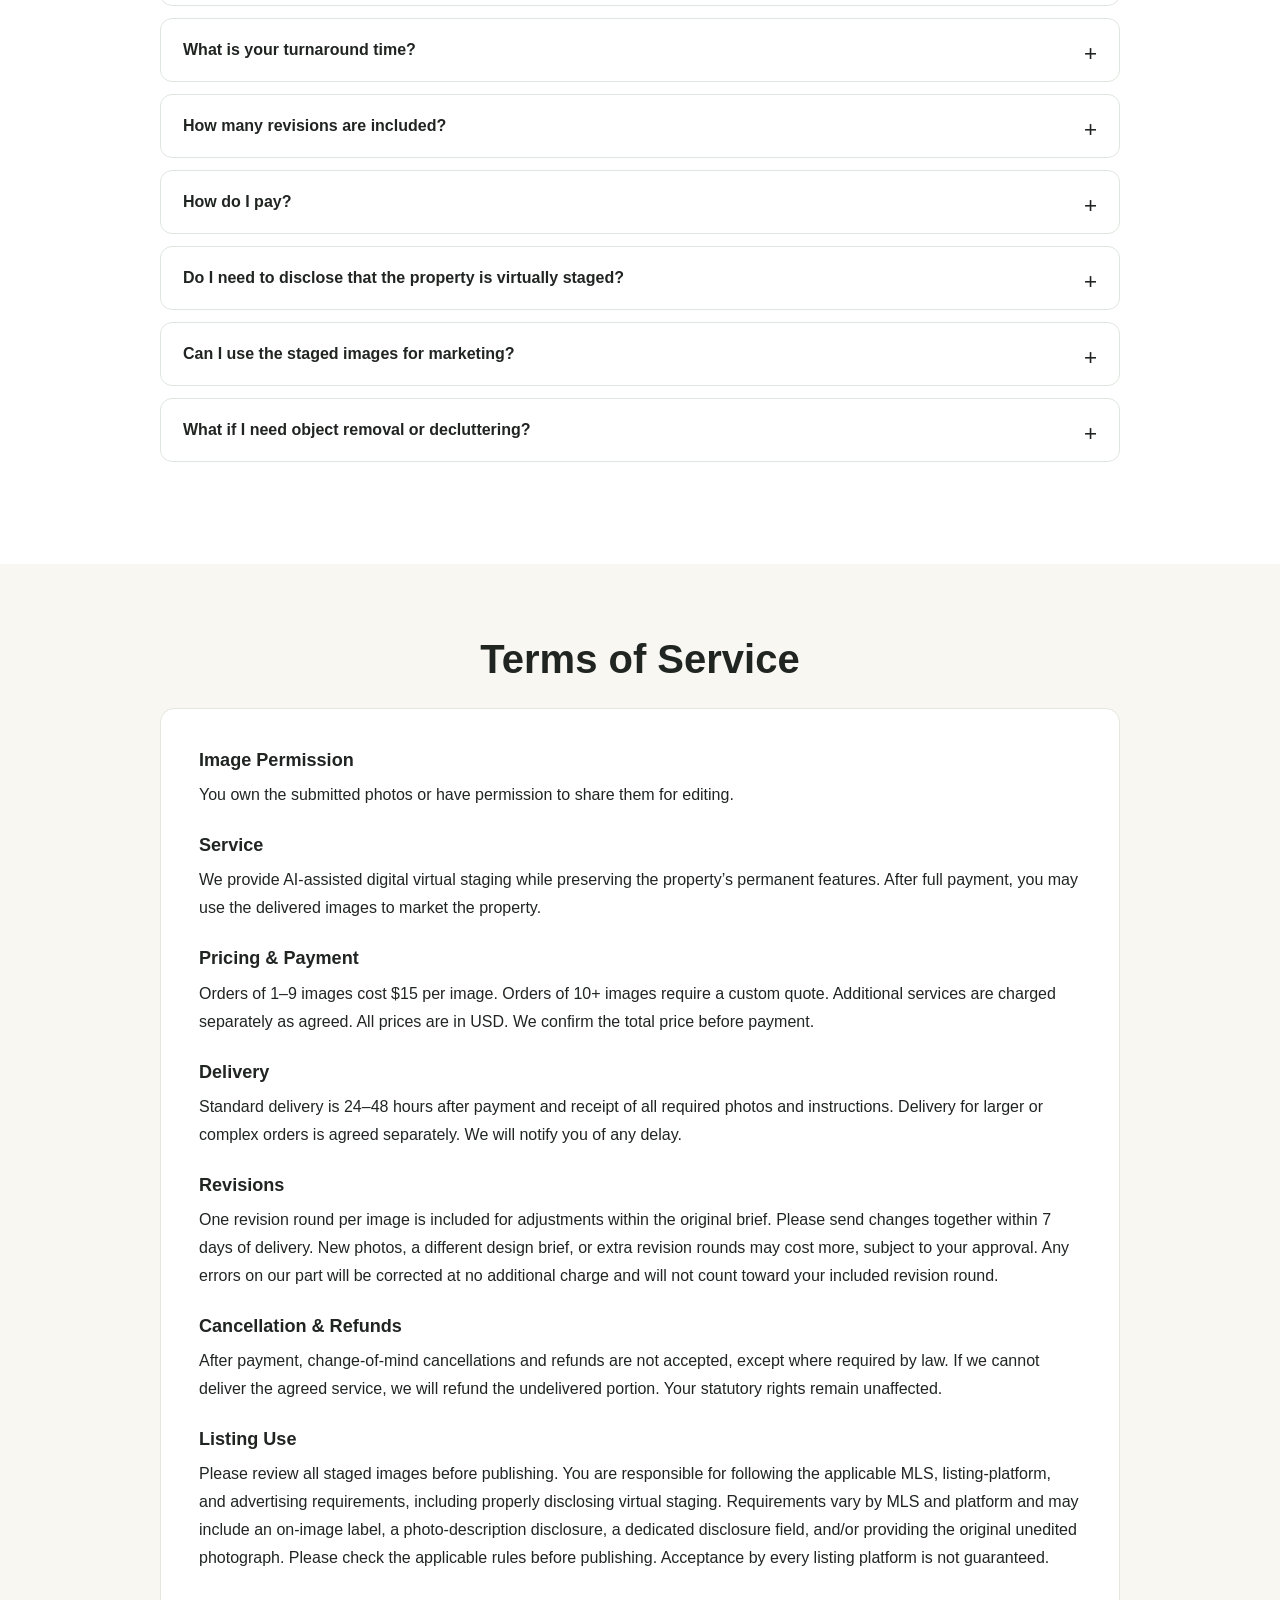
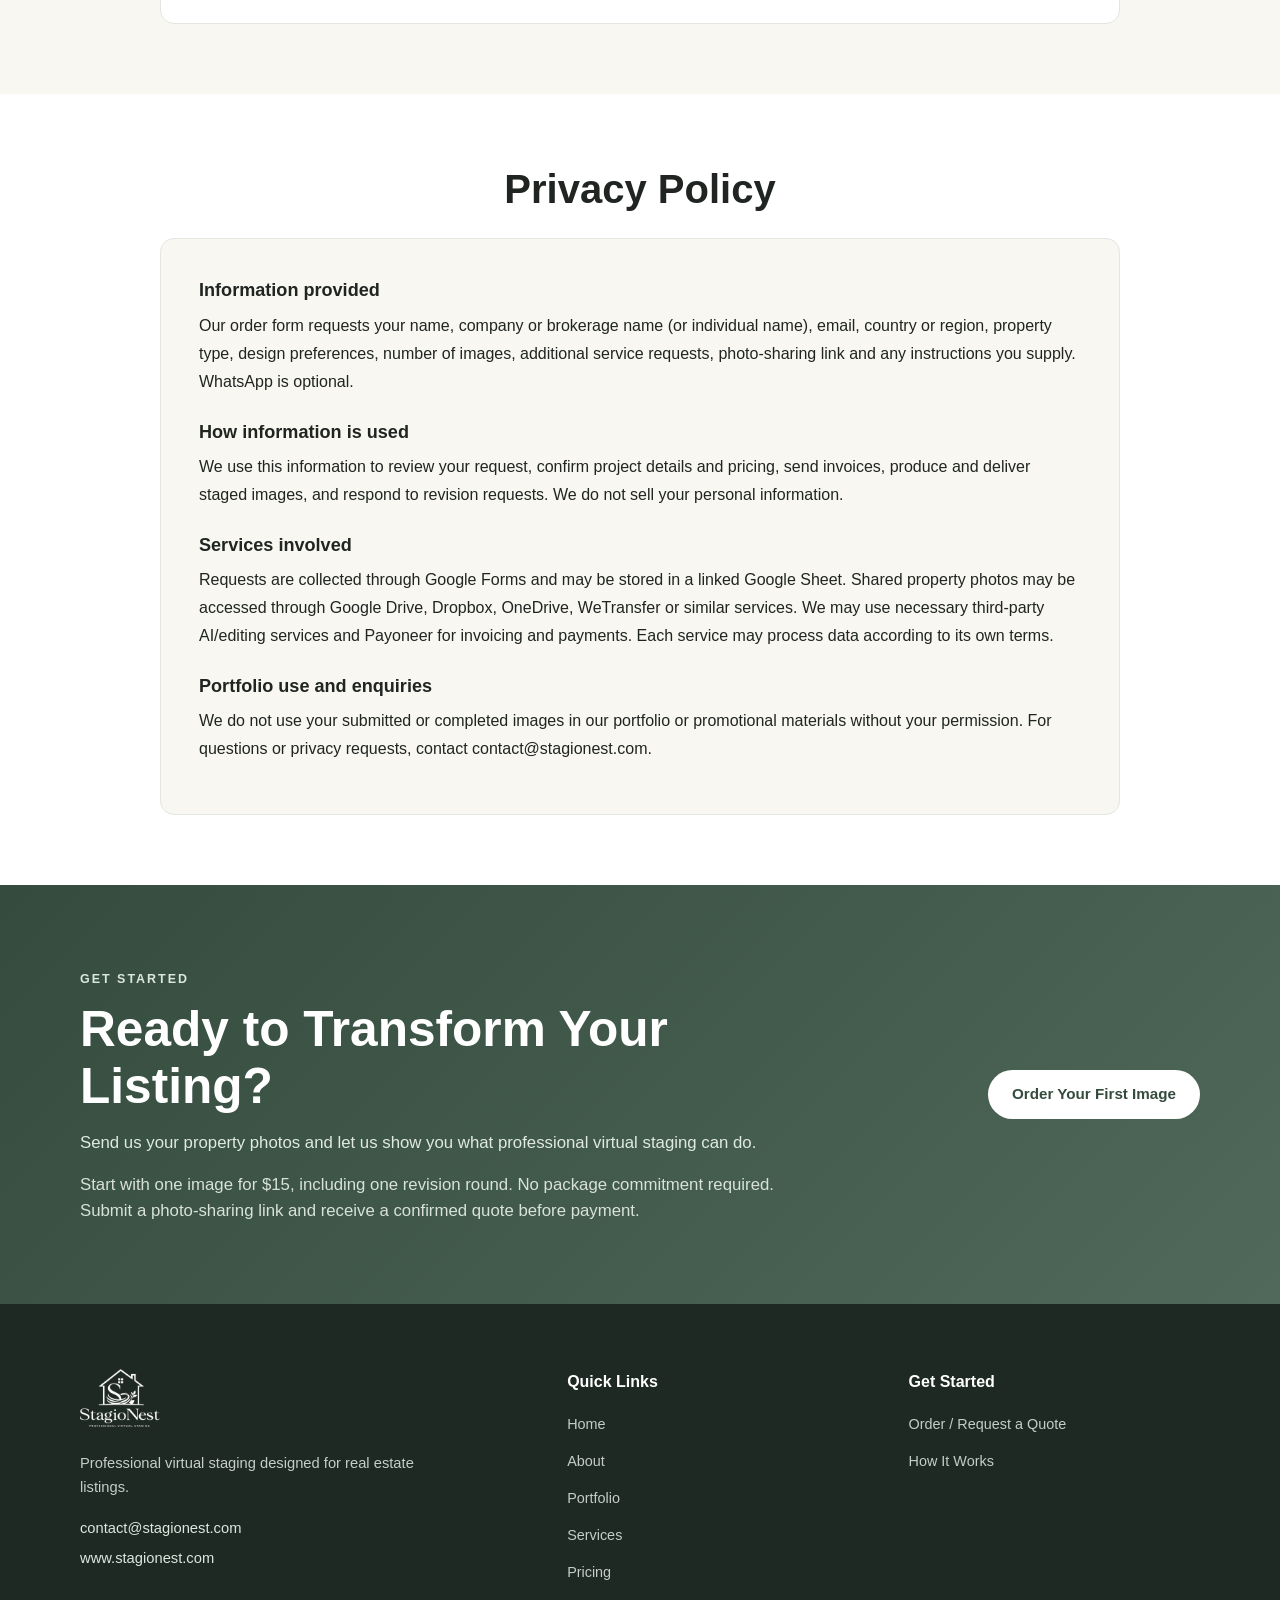
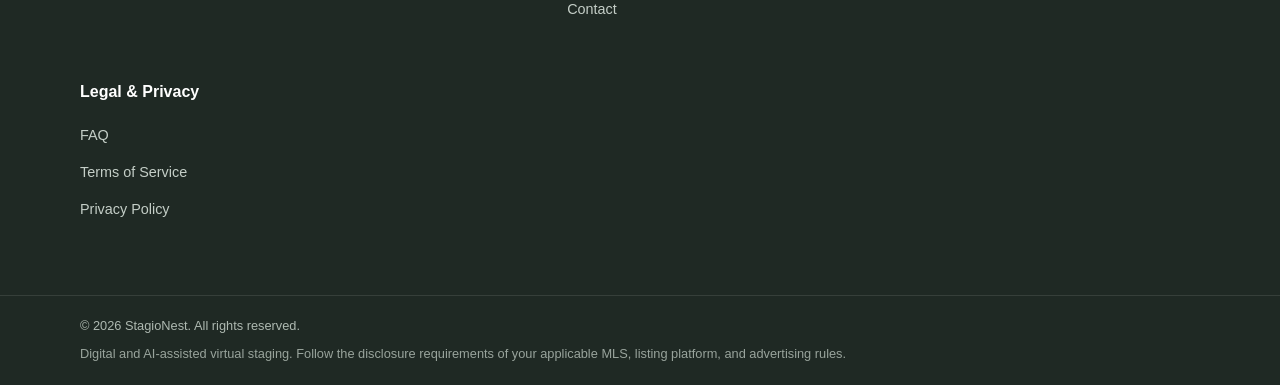
==== commit df29a3d6: "Rename index10.html to index.html" ====
--- a/index.html
+++ b/index.html
@@ -586,7 +586,7 @@
 </section>
 <!-- ================= CTA ================= -->
 <section class="section faq-section" id="faq"><div class="container narrow"><div class="section-heading text-center"><span class="section-label">HELP &amp; ANSWERS</span><h2>Frequently Asked Questions</h2></div><details class="faq-item"><summary>How do I send my property photos?</summary><p>You can share a link to your photos using Google Drive, Dropbox, OneDrive, or WeTransfer. Please ensure the link is accessible before submitting the form.</p></details><details class="faq-item"><summary>What is your turnaround time?</summary><p>Standard delivery is 24–48 hours after payment is confirmed and all required photos and instructions are received. Delivery for larger or complex orders will be agreed upon separately.</p></details><details class="faq-item"><summary>How many revisions are included?</summary><p>One revision round per image is included for adjustments within the original brief. Please send all changes together within 7 days of delivery. New photos, a different design brief, or extra revision rounds may cost more.</p></details><details class="faq-item"><summary>How do I pay?</summary><p>After reviewing your request, we will confirm the order details, total price, and delivery time by email, then send a Payoneer invoice. Work begins once payment is confirmed and all required photos and instructions are received.</p></details><details class="faq-item"><summary>Do I need to disclose that the property is virtually staged?</summary><p>Please review all staged images before publishing. You are responsible for following the applicable MLS, listing-platform, and advertising requirements, including properly disclosing virtual staging. Requirements vary by MLS and platform and may include an on-image label, a photo-description disclosure, a dedicated disclosure field, and/or providing the original unedited photograph. Please check the applicable rules before publishing. Acceptance by every listing platform is not guaranteed.</p></details><details class="faq-item"><summary>Can I use the staged images for marketing?</summary><p>Yes, after full payment, you may use the delivered images to market the property. We will not use your images in our portfolio or promotional materials without your permission.</p></details><details class="faq-item"><summary>What if I need object removal or decluttering?</summary><p>We offer Object/Furniture Removal (+$10/image), Virtual Decluttering (+$10/image), and Complex Object Removal (+$15/image). You can select these add-ons directly on the order form. We will confirm the final total before payment.</p></details></div></section>
-<section aria-label="Terms &amp; Conditions" class="legal-section" id="terms"><div class="legal-container"><h2>Terms &amp; Conditions</h2><div class="legal-content"><h3>Image Permission</h3><p>You own the submitted photos or have permission to share them for editing.</p><h3>Service</h3><p>We provide AI-assisted digital virtual staging while preserving the property’s permanent features. After full payment, you may use the delivered images to market the property.</p><h3>Pricing &amp; Payment</h3><p>Orders of 1–9 images cost $15 per image. Orders of 10+ images require a custom quote. Additional services are charged separately as agreed. All prices are in USD. We confirm the total price before payment.</p><h3>Delivery</h3><p>Standard delivery is 24–48 hours after payment and receipt of all required photos and instructions. Delivery for larger or complex orders is agreed separately. We will notify you of any delay.</p><h3>Revisions</h3><p>One revision round per image is included for adjustments within the original brief. Please send changes together within 7 days of delivery. New photos, a different design brief, or extra revision rounds may cost more, subject to your approval. Any errors on our part will be corrected at no additional charge and will not count toward your included revision round.</p><h3>Cancellation &amp; Refunds</h3><p>After payment, change-of-mind cancellations and refunds are not accepted, except where required by law. If we cannot deliver the agreed service, we will refund the undelivered portion. Your statutory rights remain unaffected.</p><h3>Listing Use</h3><p>Please review all staged images before publishing. You are responsible for following the applicable MLS, listing-platform, and advertising requirements, including properly disclosing virtual staging. Requirements vary by MLS and platform and may include an on-image label, a photo-description disclosure, a dedicated disclosure field, and/or providing the original unedited photograph. Please check the applicable rules before publishing. Acceptance by every listing platform is not guaranteed.</p><h3>Privacy</h3><p>We use your photos and contact details to process and deliver your order, including through necessary AI/editing tools and service providers. We will not use your images in our portfolio or promotional materials without your permission.</p><h3>Payment &amp; Order Confirmation</h3><p>After reviewing your request, we’ll confirm the order details, total price, and delivery time by email, then send a Payoneer invoice.</p><p>Work begins once payment is confirmed and all required photos and instructions have been received.</p><p>Your completed images will be delivered to the email address provided in this form.</p></div></div></section><section aria-label="Privacy Policy" class="legal-section legal-alt" id="privacy"><div class="legal-container"><h2>Privacy Policy</h2><div class="legal-content"><h3>Privacy wording shown on the Google Form</h3><p>We use your photos and contact details to process and deliver your order, including through necessary AI/editing tools and service providers. We will not use your images in our portfolio or promotional materials without your permission.</p><h3>Information provided</h3><p>Our order form requests your name, company or brokerage name (or individual name), email, country or region, property type, design preferences, number of images, additional service requests, photo-sharing link and any instructions you supply. WhatsApp is optional.</p><h3>How information is used</h3><p>We use this information to review your request, confirm project details and pricing, send invoices, produce and deliver staged images, and respond to revision requests. We do not sell your personal information.</p><h3>Services involved</h3><p>Requests are collected through Google Forms and may be stored in a linked Google Sheet. Shared property photos may be accessed through Google Drive, Dropbox, OneDrive, WeTransfer or similar services. We may use necessary third-party AI/editing services and Payoneer for invoicing and payments. Each service may process data according to its own terms.</p><h3>Portfolio use and enquiries</h3><p>We do not use your submitted or completed images in our portfolio or promotional materials without your permission. For questions or privacy requests, contact <a href="mailto:contact@stagionest.com">contact@stagionest.com</a>.</p></div></div></section><section class="cta-section" id="get-started">
+<section aria-label="Terms &amp; Conditions" class="legal-section" id="terms"><div class="legal-container"><h2>Terms of Service</h2><div class="legal-content"><h3>Image Permission</h3><p>You own the submitted photos or have permission to share them for editing.</p><h3>Service</h3><p>We provide AI-assisted digital virtual staging while preserving the property’s permanent features. After full payment, you may use the delivered images to market the property.</p><h3>Pricing &amp; Payment</h3><p>Orders of 1–9 images cost $15 per image. Orders of 10+ images require a custom quote. Additional services are charged separately as agreed. All prices are in USD. We confirm the total price before payment.</p><h3>Delivery</h3><p>Standard delivery is 24–48 hours after payment and receipt of all required photos and instructions. Delivery for larger or complex orders is agreed separately. We will notify you of any delay.</p><h3>Revisions</h3><p>One revision round per image is included for adjustments within the original brief. Please send changes together within 7 days of delivery. New photos, a different design brief, or extra revision rounds may cost more, subject to your approval. Any errors on our part will be corrected at no additional charge and will not count toward your included revision round.</p><h3>Cancellation &amp; Refunds</h3><p>After payment, change-of-mind cancellations and refunds are not accepted, except where required by law. If we cannot deliver the agreed service, we will refund the undelivered portion. Your statutory rights remain unaffected.</p><h3>Listing Use</h3><p>Please review all staged images before publishing. You are responsible for following the applicable MLS, listing-platform, and advertising requirements, including properly disclosing virtual staging. Requirements vary by MLS and platform and may include an on-image label, a photo-description disclosure, a dedicated disclosure field, and/or providing the original unedited photograph. Please check the applicable rules before publishing. Acceptance by every listing platform is not guaranteed.</p></div></div></section><section aria-label="Privacy Policy" class="legal-section legal-alt" id="privacy"><div class="legal-container"><h2>Privacy Policy</h2><div class="legal-content"><h3>Information provided</h3><p>Our order form requests your name, company or brokerage name (or individual name), email, country or region, property type, design preferences, number of images, additional service requests, photo-sharing link and any instructions you supply. WhatsApp is optional.</p><h3>How information is used</h3><p>We use this information to review your request, confirm project details and pricing, send invoices, produce and deliver staged images, and respond to revision requests. We do not sell your personal information.</p><h3>Services involved</h3><p>Requests are collected through Google Forms and may be stored in a linked Google Sheet. Shared property photos may be accessed through Google Drive, Dropbox, OneDrive, WeTransfer or similar services. We may use necessary third-party AI/editing services and Payoneer for invoicing and payments. Each service may process data according to its own terms.</p><h3>Portfolio use and enquiries</h3><p>We do not use your submitted or completed images in our portfolio or promotional materials without your permission. For questions or privacy requests, contact <a href="mailto:contact@stagionest.com">contact@stagionest.com</a>.</p></div></div></section><section class="cta-section" id="get-started">
 <div class="container cta-inner">
 <div class="cta-content">
 <span class="section-label">GET STARTED</span>
@@ -634,7 +634,7 @@
 <a href="https://docs.google.com/forms/d/e/1FAIpQLScmyoGUQN8QSDTByxmWbQ-L_BOSzqhSHAVmzmCR7upJEYAdXw/viewform?usp=sharing&amp;ouid=106933683634657103569" rel="noopener noreferrer" target="_blank">Order / Request a Quote</a>
 <a href="#how-it-works">How It Works</a>
 </div>
-<div class="footer-links"><h3>Legal &amp; Privacy</h3><a href="#terms">Terms &amp; Conditions</a><a href="#privacy">Privacy Policy</a></div></div>
+<div class="footer-links"><h3>Legal &amp; Privacy</h3><a href="#faq">FAQ</a><a href="#terms">Terms of Service</a><a href="#privacy">Privacy Policy</a></div></div>
 <div class="footer-bottom">
 <div class="container">
 <p>
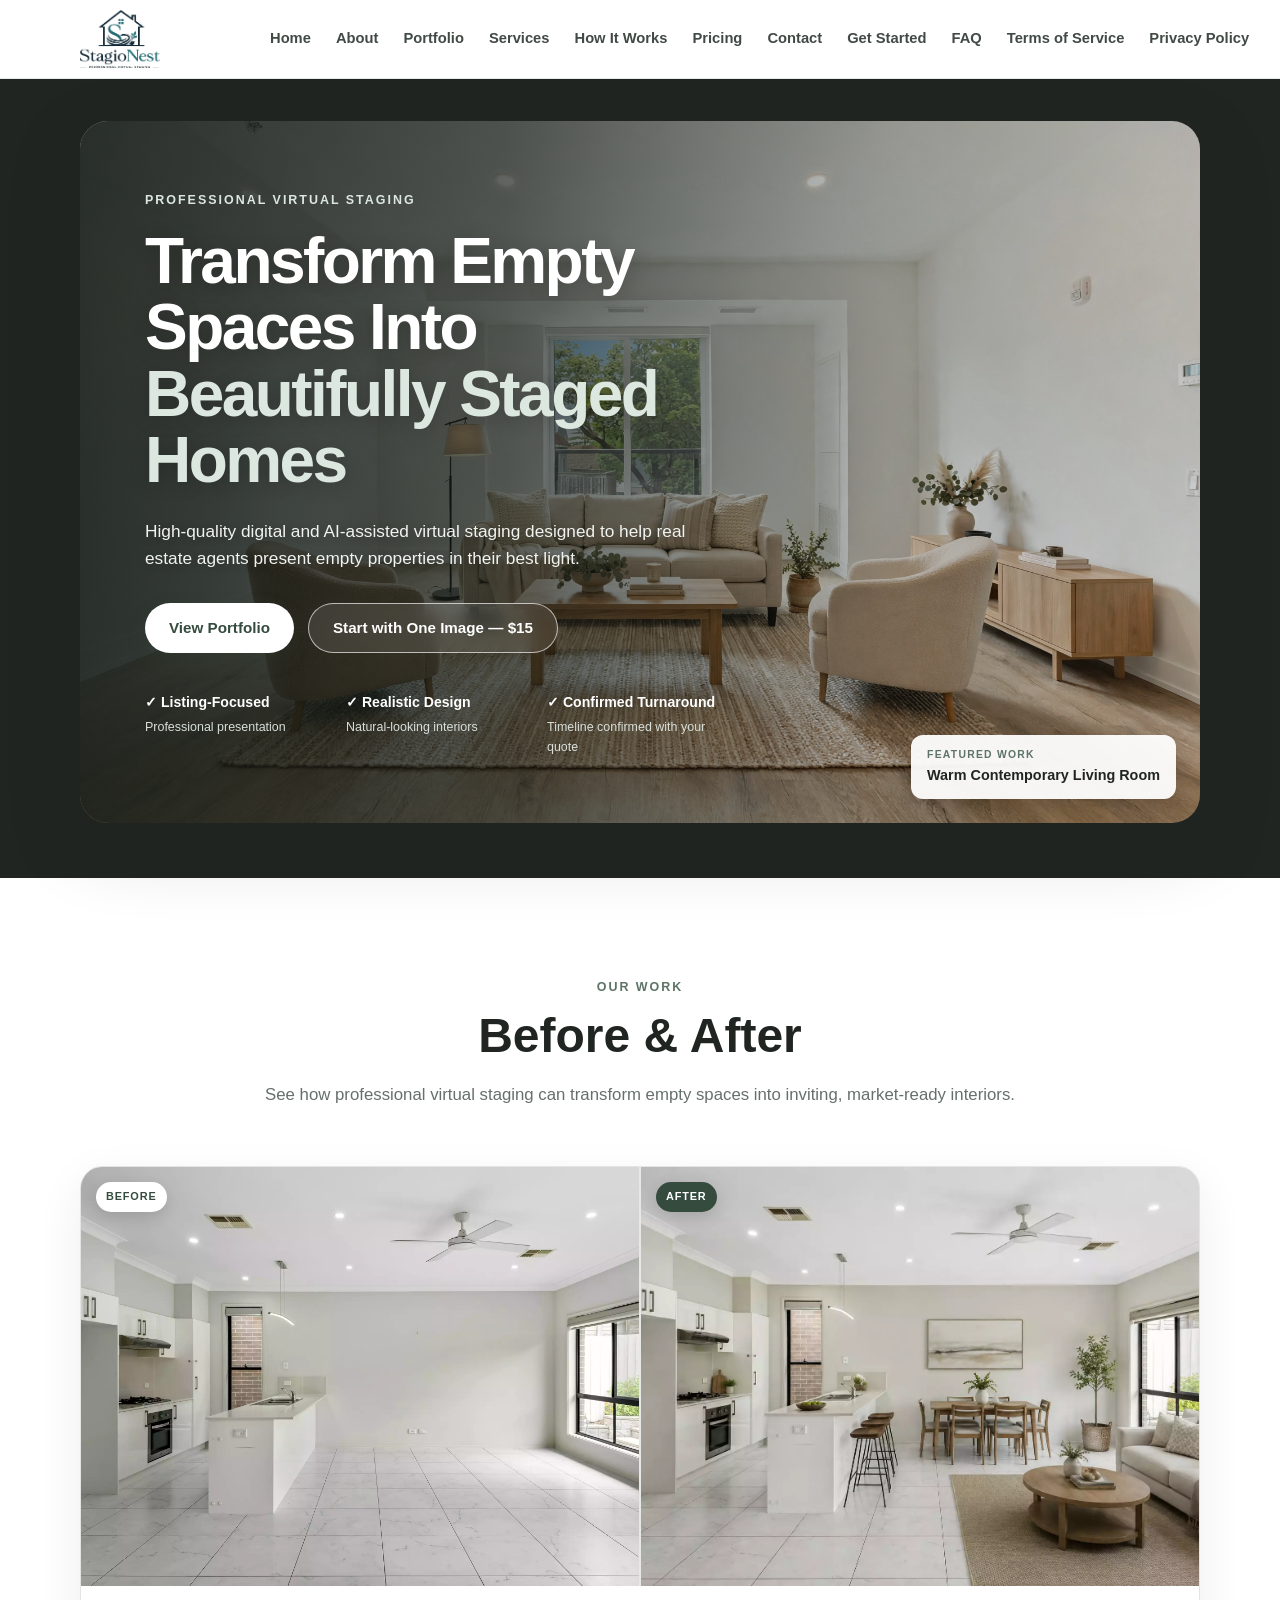
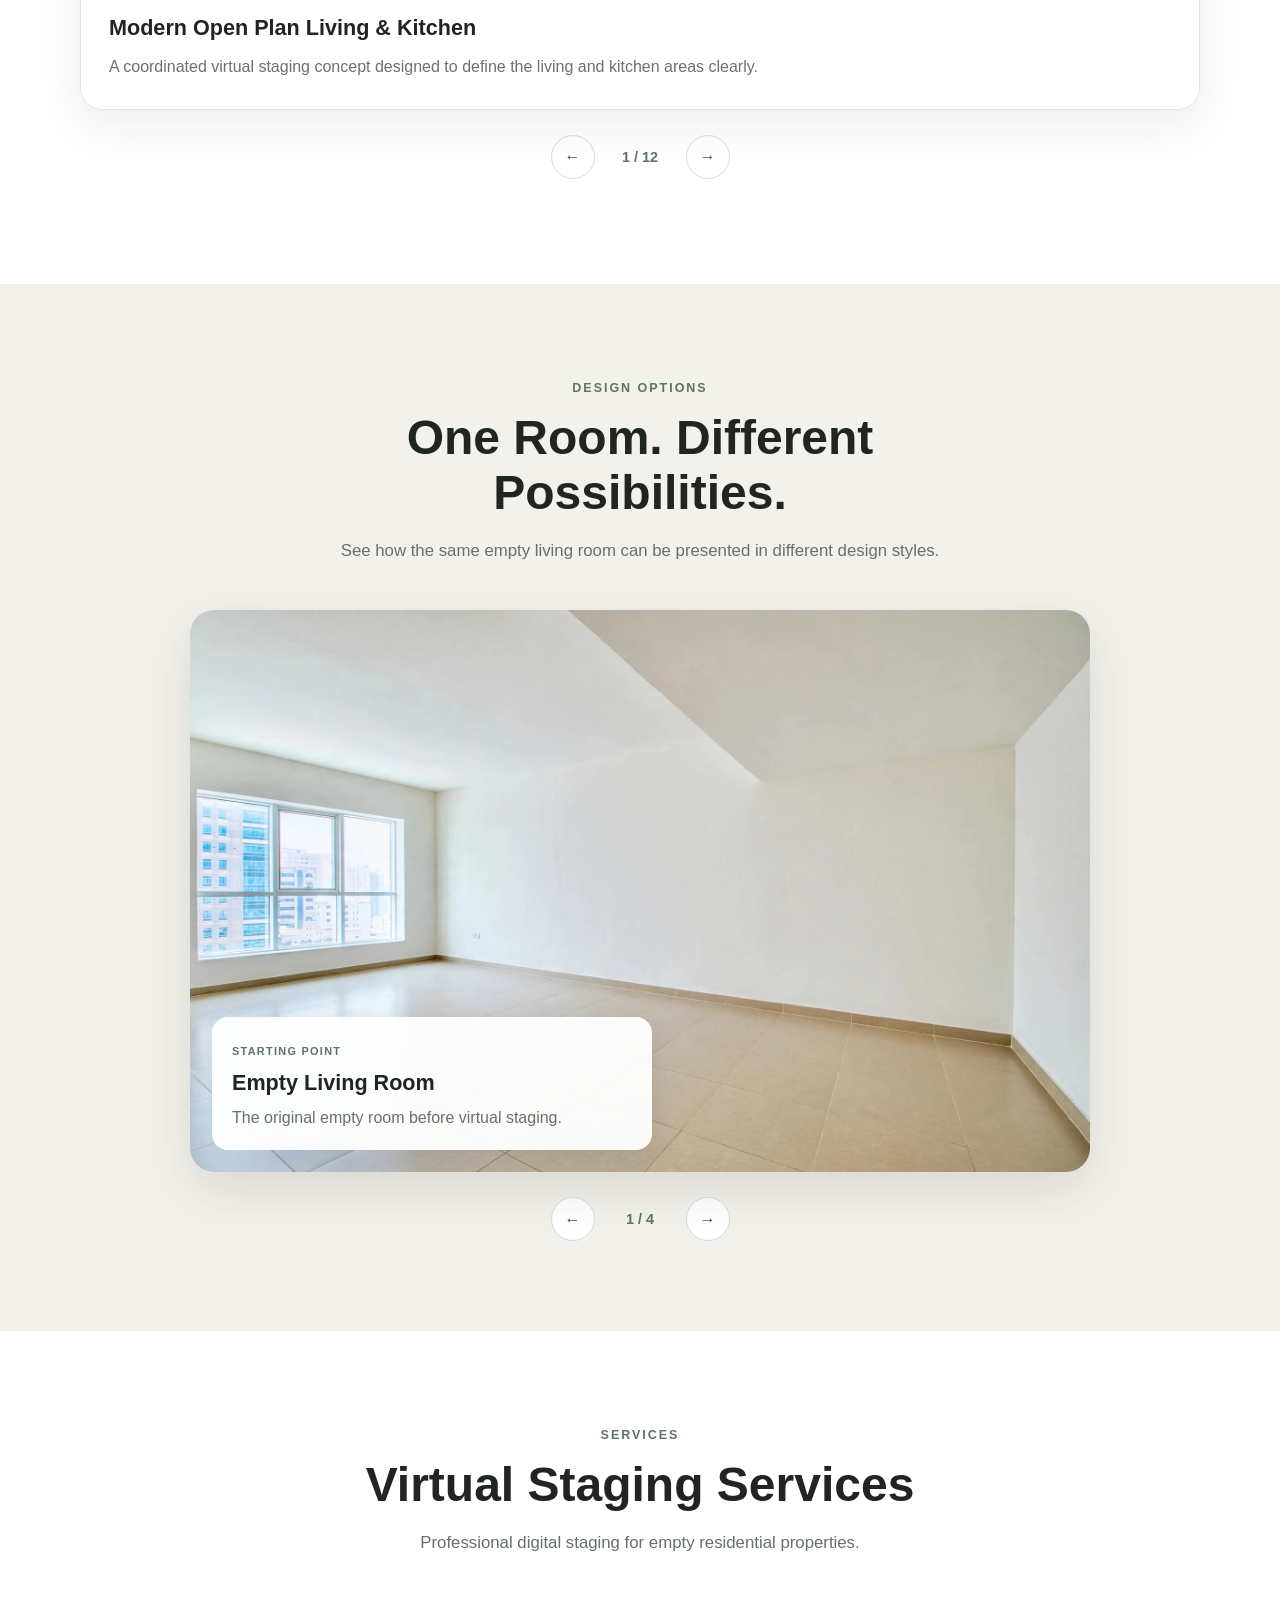
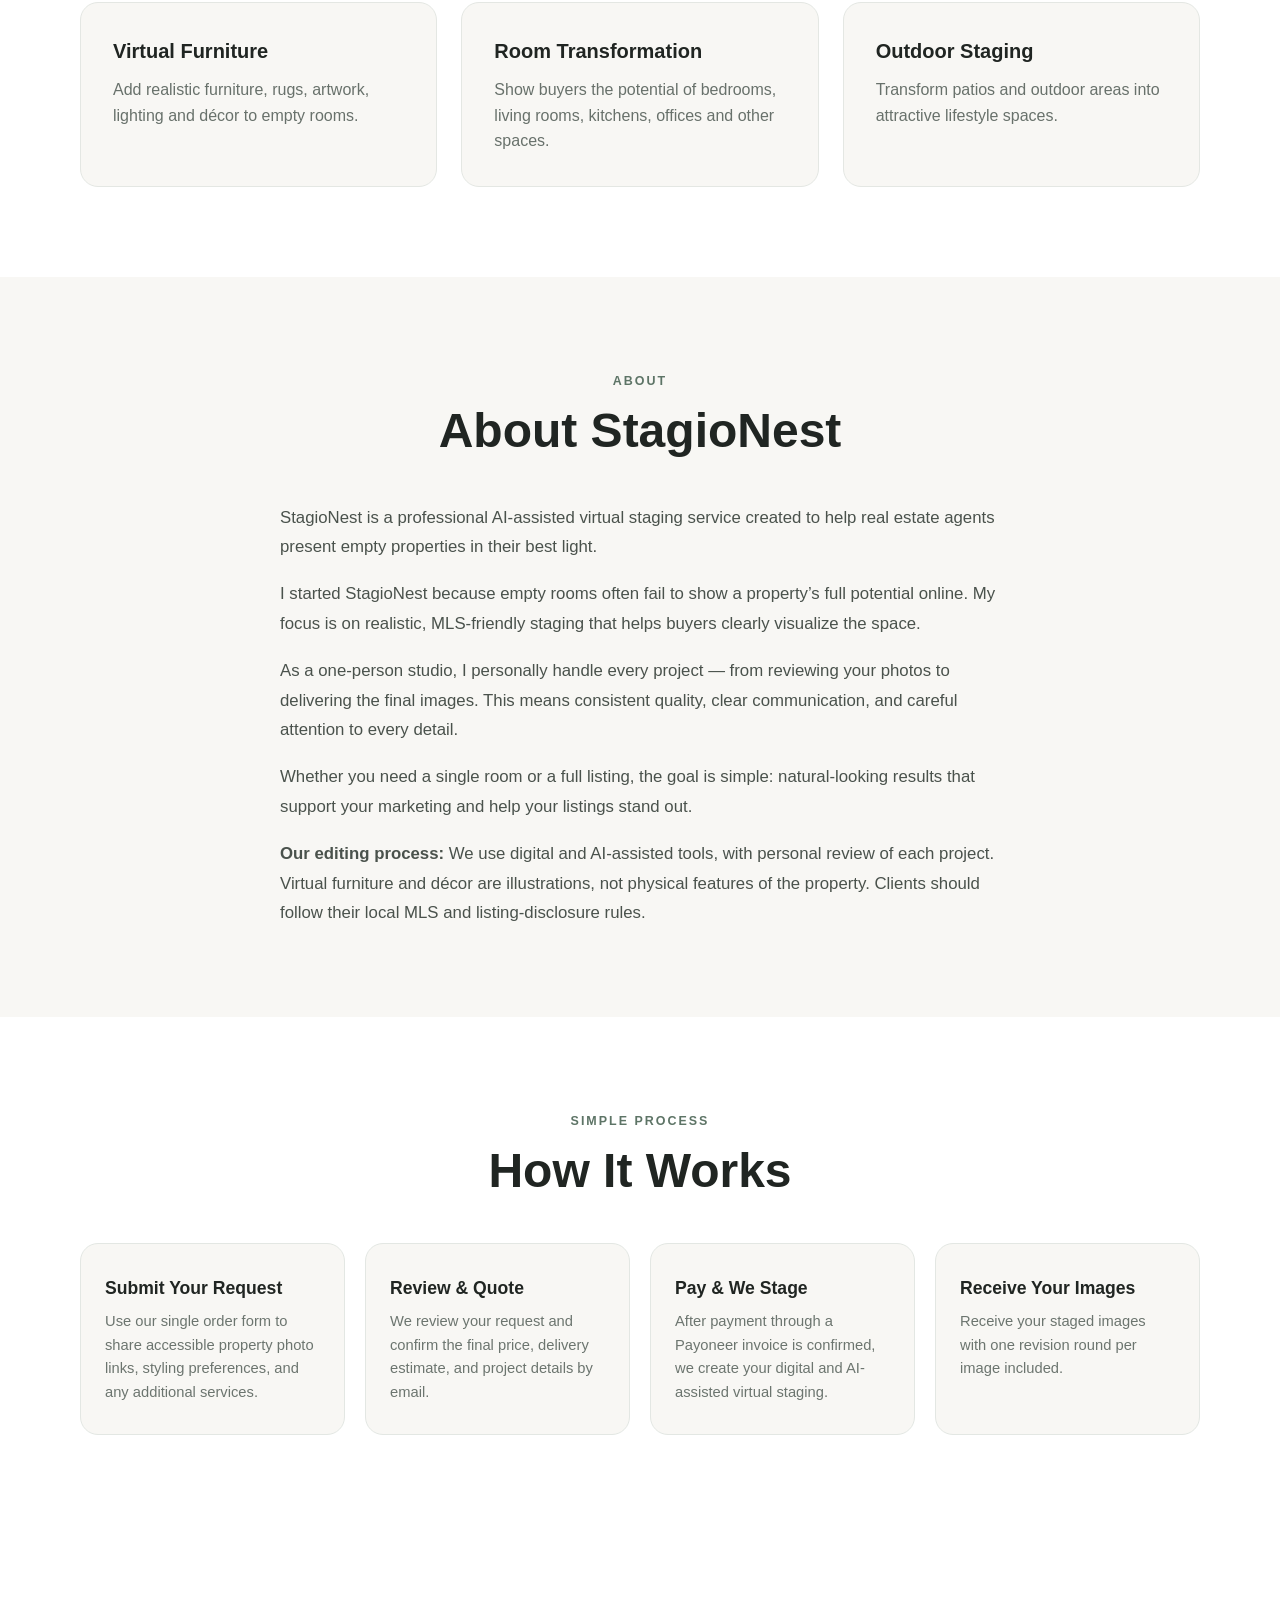
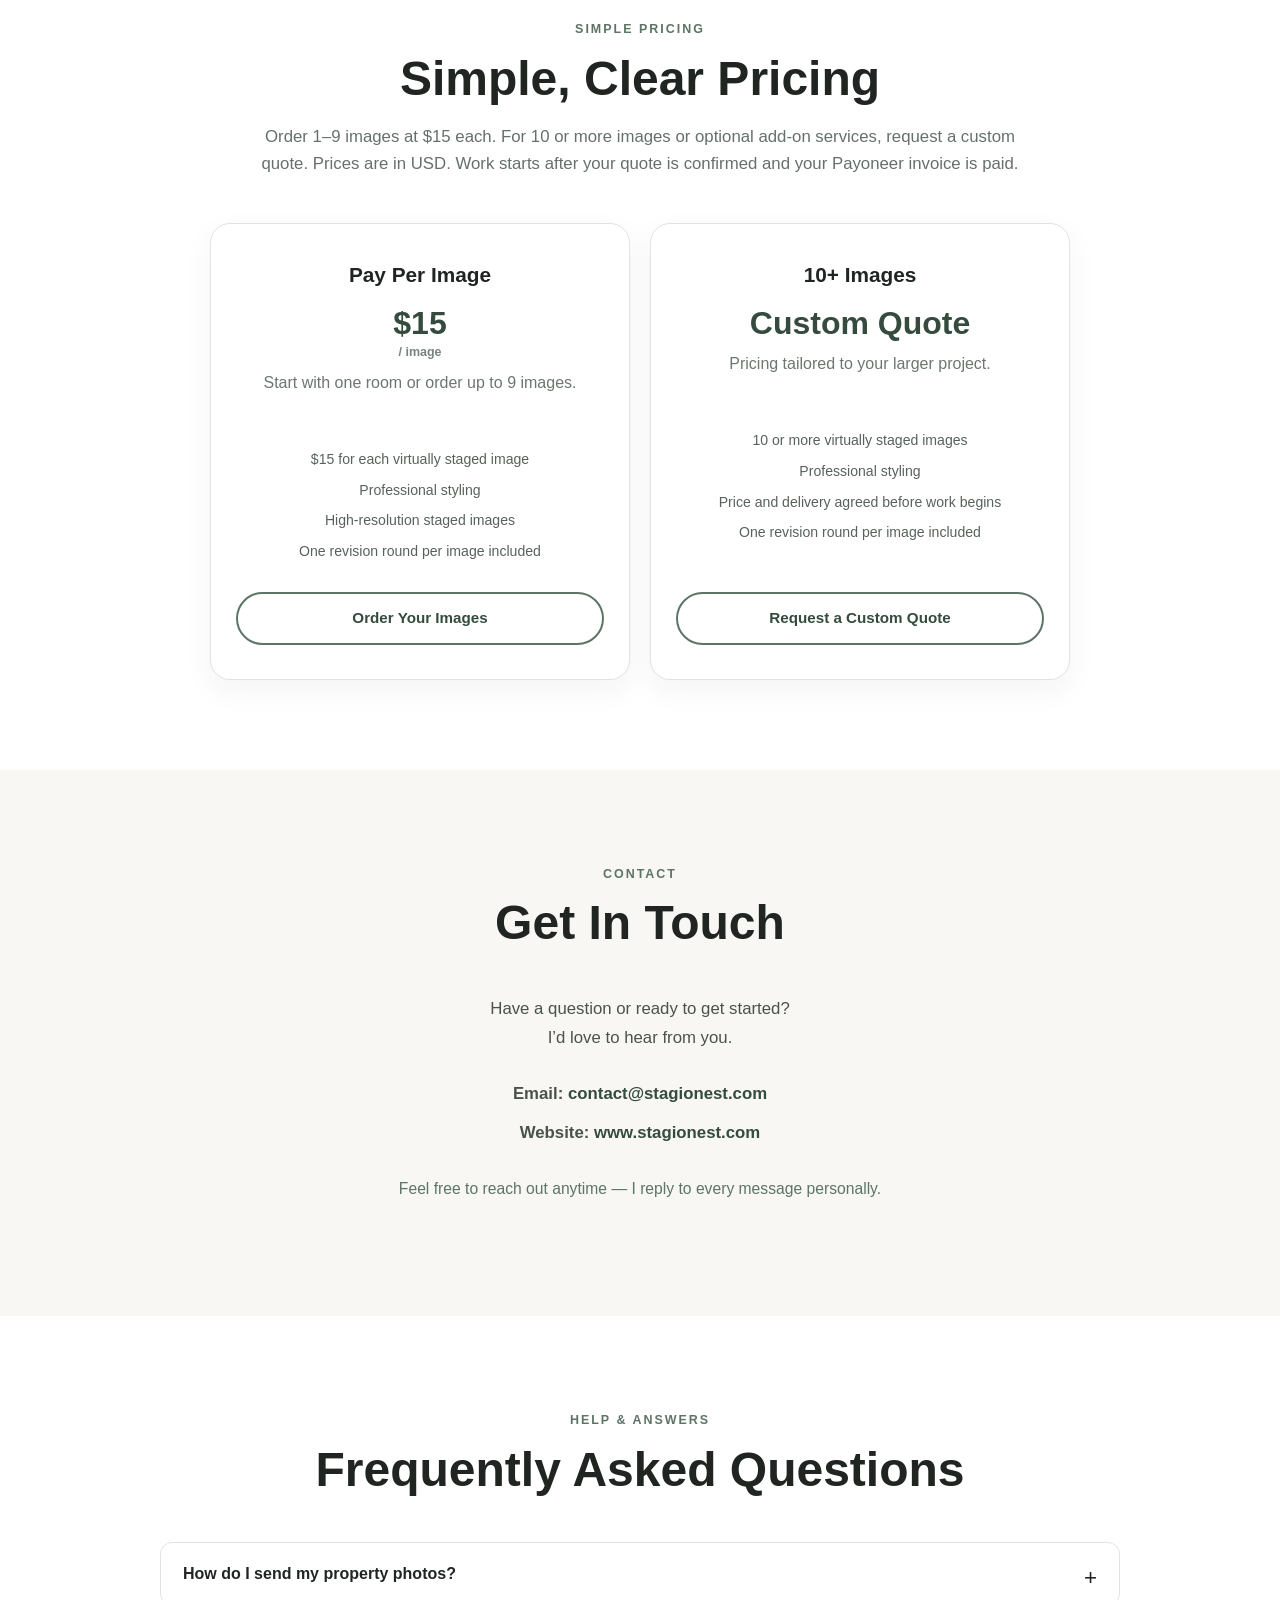
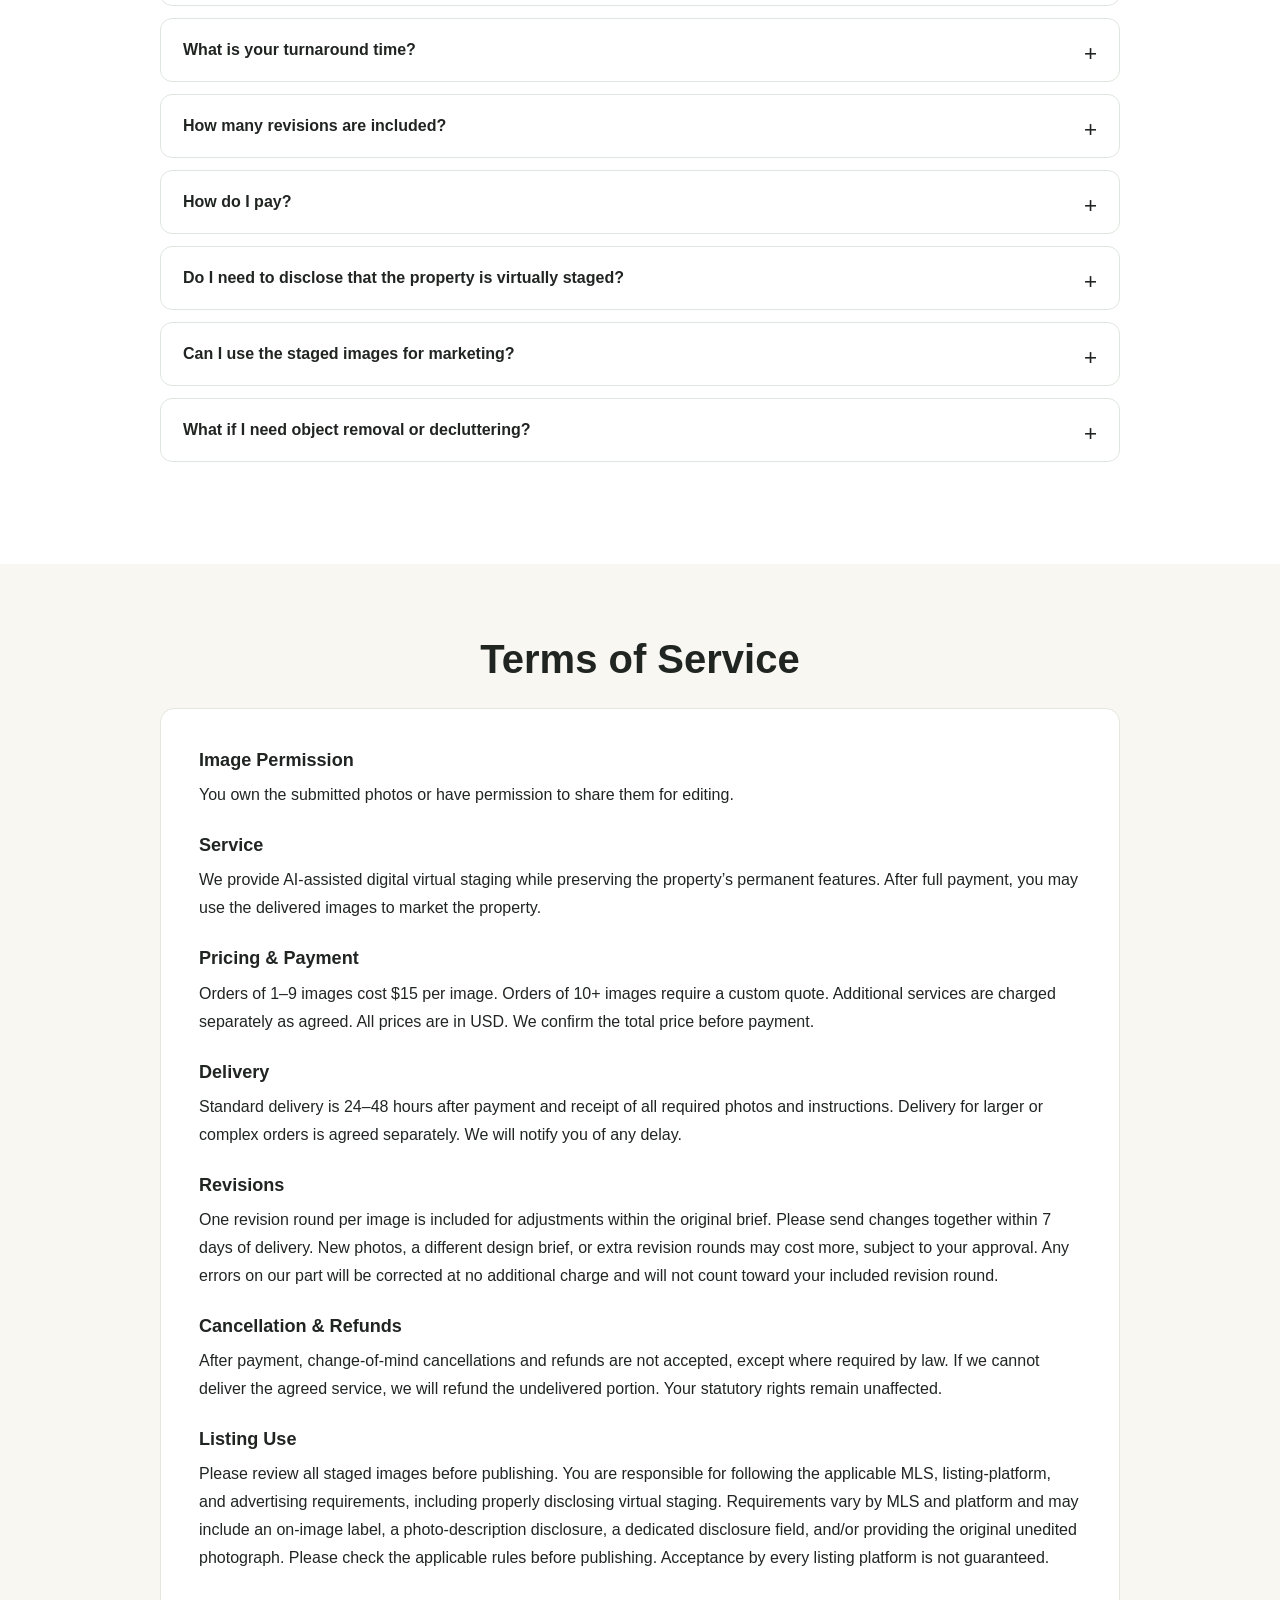
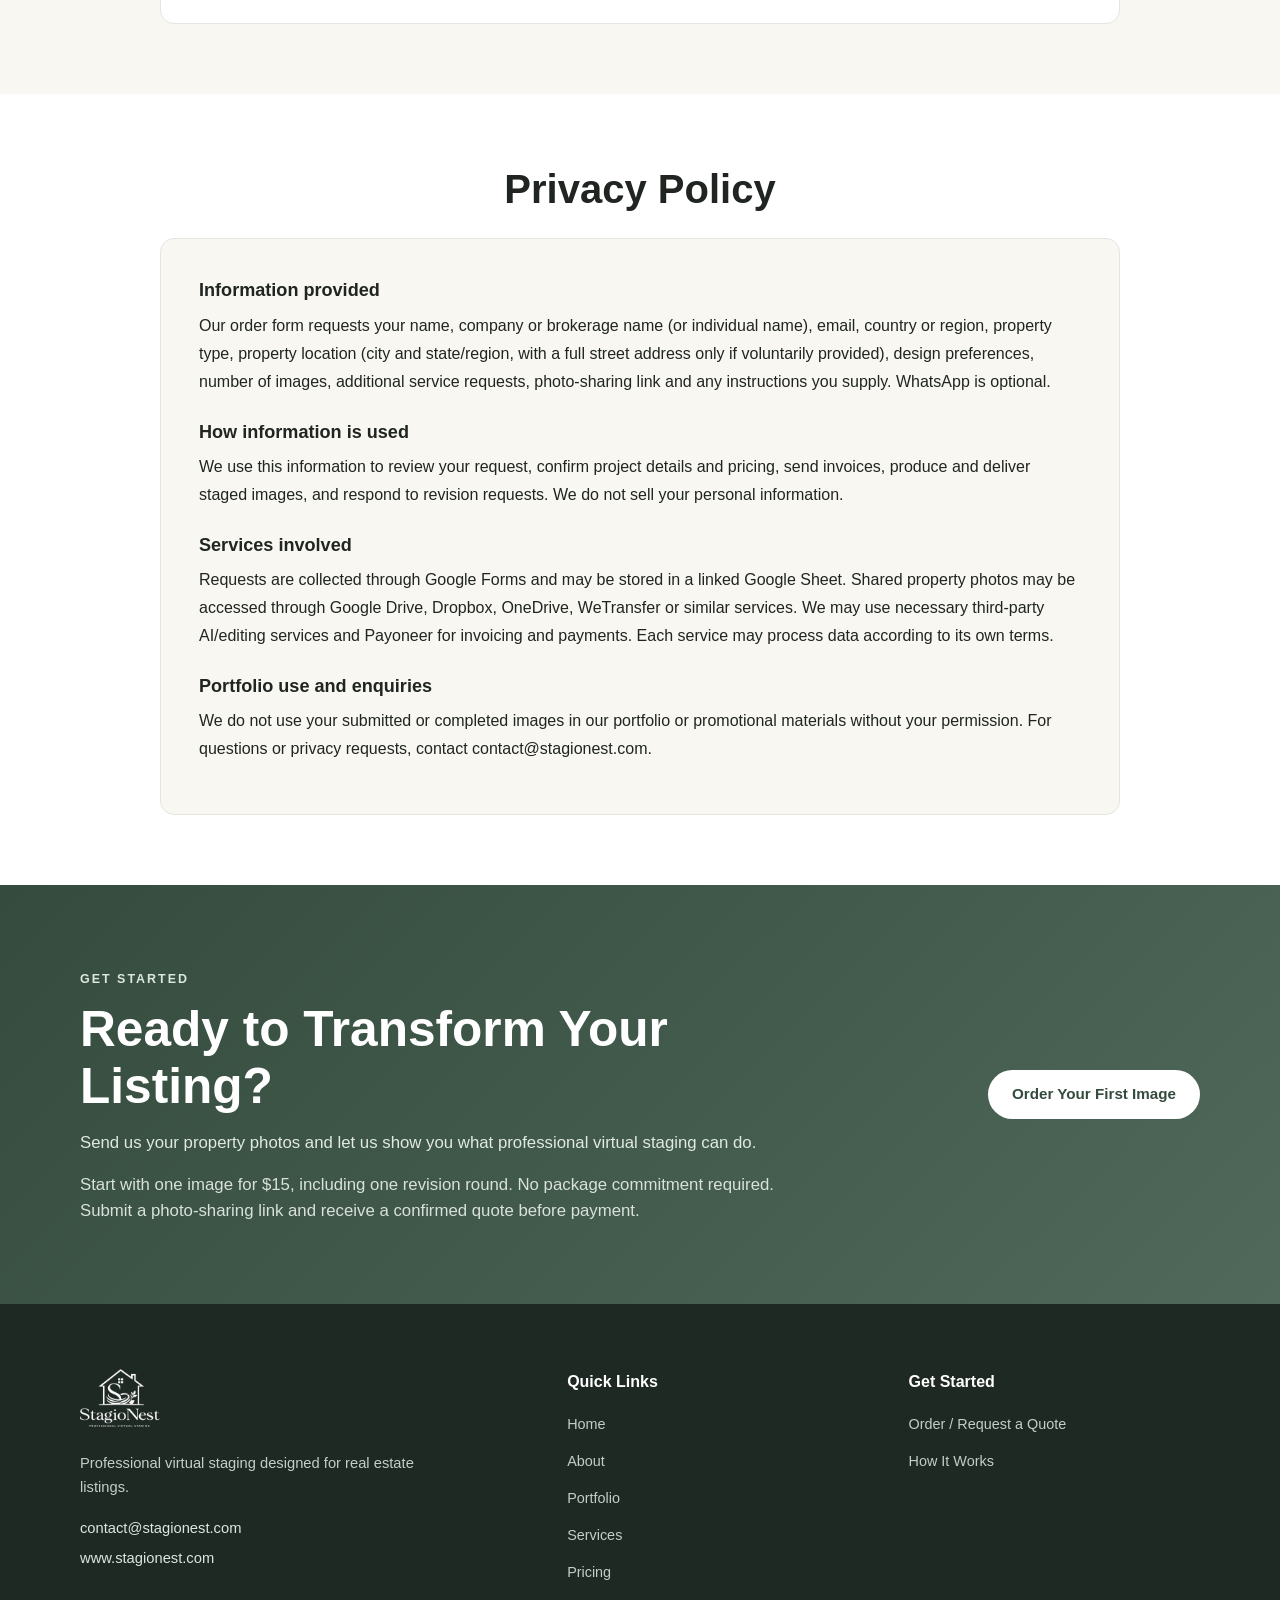
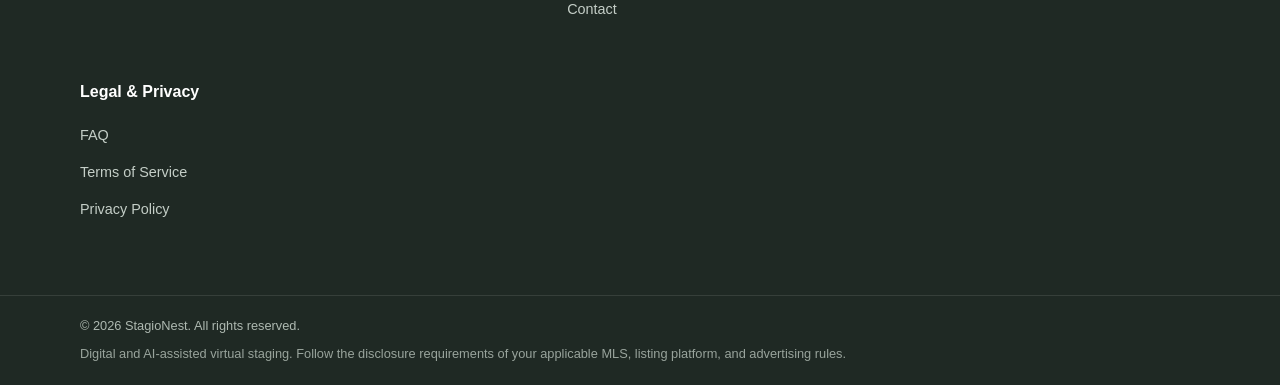
==== commit 7e95443f: "Rename index11.html to index.html" ====
--- a/index.html
+++ b/index.html
@@ -586,7 +586,7 @@
 </section>
 <!-- ================= CTA ================= -->
 <section class="section faq-section" id="faq"><div class="container narrow"><div class="section-heading text-center"><span class="section-label">HELP &amp; ANSWERS</span><h2>Frequently Asked Questions</h2></div><details class="faq-item"><summary>How do I send my property photos?</summary><p>You can share a link to your photos using Google Drive, Dropbox, OneDrive, or WeTransfer. Please ensure the link is accessible before submitting the form.</p></details><details class="faq-item"><summary>What is your turnaround time?</summary><p>Standard delivery is 24–48 hours after payment is confirmed and all required photos and instructions are received. Delivery for larger or complex orders will be agreed upon separately.</p></details><details class="faq-item"><summary>How many revisions are included?</summary><p>One revision round per image is included for adjustments within the original brief. Please send all changes together within 7 days of delivery. New photos, a different design brief, or extra revision rounds may cost more.</p></details><details class="faq-item"><summary>How do I pay?</summary><p>After reviewing your request, we will confirm the order details, total price, and delivery time by email, then send a Payoneer invoice. Work begins once payment is confirmed and all required photos and instructions are received.</p></details><details class="faq-item"><summary>Do I need to disclose that the property is virtually staged?</summary><p>Please review all staged images before publishing. You are responsible for following the applicable MLS, listing-platform, and advertising requirements, including properly disclosing virtual staging. Requirements vary by MLS and platform and may include an on-image label, a photo-description disclosure, a dedicated disclosure field, and/or providing the original unedited photograph. Please check the applicable rules before publishing. Acceptance by every listing platform is not guaranteed.</p></details><details class="faq-item"><summary>Can I use the staged images for marketing?</summary><p>Yes, after full payment, you may use the delivered images to market the property. We will not use your images in our portfolio or promotional materials without your permission.</p></details><details class="faq-item"><summary>What if I need object removal or decluttering?</summary><p>We offer Object/Furniture Removal (+$10/image), Virtual Decluttering (+$10/image), and Complex Object Removal (+$15/image). You can select these add-ons directly on the order form. We will confirm the final total before payment.</p></details></div></section>
-<section aria-label="Terms &amp; Conditions" class="legal-section" id="terms"><div class="legal-container"><h2>Terms of Service</h2><div class="legal-content"><h3>Image Permission</h3><p>You own the submitted photos or have permission to share them for editing.</p><h3>Service</h3><p>We provide AI-assisted digital virtual staging while preserving the property’s permanent features. After full payment, you may use the delivered images to market the property.</p><h3>Pricing &amp; Payment</h3><p>Orders of 1–9 images cost $15 per image. Orders of 10+ images require a custom quote. Additional services are charged separately as agreed. All prices are in USD. We confirm the total price before payment.</p><h3>Delivery</h3><p>Standard delivery is 24–48 hours after payment and receipt of all required photos and instructions. Delivery for larger or complex orders is agreed separately. We will notify you of any delay.</p><h3>Revisions</h3><p>One revision round per image is included for adjustments within the original brief. Please send changes together within 7 days of delivery. New photos, a different design brief, or extra revision rounds may cost more, subject to your approval. Any errors on our part will be corrected at no additional charge and will not count toward your included revision round.</p><h3>Cancellation &amp; Refunds</h3><p>After payment, change-of-mind cancellations and refunds are not accepted, except where required by law. If we cannot deliver the agreed service, we will refund the undelivered portion. Your statutory rights remain unaffected.</p><h3>Listing Use</h3><p>Please review all staged images before publishing. You are responsible for following the applicable MLS, listing-platform, and advertising requirements, including properly disclosing virtual staging. Requirements vary by MLS and platform and may include an on-image label, a photo-description disclosure, a dedicated disclosure field, and/or providing the original unedited photograph. Please check the applicable rules before publishing. Acceptance by every listing platform is not guaranteed.</p></div></div></section><section aria-label="Privacy Policy" class="legal-section legal-alt" id="privacy"><div class="legal-container"><h2>Privacy Policy</h2><div class="legal-content"><h3>Information provided</h3><p>Our order form requests your name, company or brokerage name (or individual name), email, country or region, property type, design preferences, number of images, additional service requests, photo-sharing link and any instructions you supply. WhatsApp is optional.</p><h3>How information is used</h3><p>We use this information to review your request, confirm project details and pricing, send invoices, produce and deliver staged images, and respond to revision requests. We do not sell your personal information.</p><h3>Services involved</h3><p>Requests are collected through Google Forms and may be stored in a linked Google Sheet. Shared property photos may be accessed through Google Drive, Dropbox, OneDrive, WeTransfer or similar services. We may use necessary third-party AI/editing services and Payoneer for invoicing and payments. Each service may process data according to its own terms.</p><h3>Portfolio use and enquiries</h3><p>We do not use your submitted or completed images in our portfolio or promotional materials without your permission. For questions or privacy requests, contact <a href="mailto:contact@stagionest.com">contact@stagionest.com</a>.</p></div></div></section><section class="cta-section" id="get-started">
+<section aria-label="Terms &amp; Conditions" class="legal-section" id="terms"><div class="legal-container"><h2>Terms of Service</h2><div class="legal-content"><h3>Image Permission</h3><p>You own the submitted photos or have permission to share them for editing.</p><h3>Service</h3><p>We provide AI-assisted digital virtual staging while preserving the property’s permanent features. After full payment, you may use the delivered images to market the property.</p><h3>Pricing &amp; Payment</h3><p>Orders of 1–9 images cost $15 per image. Orders of 10+ images require a custom quote. Additional services are charged separately as agreed. All prices are in USD. We confirm the total price before payment.</p><h3>Delivery</h3><p>Standard delivery is 24–48 hours after payment and receipt of all required photos and instructions. Delivery for larger or complex orders is agreed separately. We will notify you of any delay.</p><h3>Revisions</h3><p>One revision round per image is included for adjustments within the original brief. Please send changes together within 7 days of delivery. New photos, a different design brief, or extra revision rounds may cost more, subject to your approval. Any errors on our part will be corrected at no additional charge and will not count toward your included revision round.</p><h3>Cancellation &amp; Refunds</h3><p>After payment, change-of-mind cancellations and refunds are not accepted, except where required by law. If we cannot deliver the agreed service, we will refund the undelivered portion. Your statutory rights remain unaffected.</p><h3>Listing Use</h3><p>Please review all staged images before publishing. You are responsible for following the applicable MLS, listing-platform, and advertising requirements, including properly disclosing virtual staging. Requirements vary by MLS and platform and may include an on-image label, a photo-description disclosure, a dedicated disclosure field, and/or providing the original unedited photograph. Please check the applicable rules before publishing. Acceptance by every listing platform is not guaranteed.</p></div></div></section><section aria-label="Privacy Policy" class="legal-section legal-alt" id="privacy"><div class="legal-container"><h2>Privacy Policy</h2><div class="legal-content"><h3>Information provided</h3><p>Our order form requests your name, company or brokerage name (or individual name), email, country or region, property type, property location (city and state/region, with a full street address only if voluntarily provided), design preferences, number of images, additional service requests, photo-sharing link and any instructions you supply. WhatsApp is optional.</p><h3>How information is used</h3><p>We use this information to review your request, confirm project details and pricing, send invoices, produce and deliver staged images, and respond to revision requests. We do not sell your personal information.</p><h3>Services involved</h3><p>Requests are collected through Google Forms and may be stored in a linked Google Sheet. Shared property photos may be accessed through Google Drive, Dropbox, OneDrive, WeTransfer or similar services. We may use necessary third-party AI/editing services and Payoneer for invoicing and payments. Each service may process data according to its own terms.</p><h3>Portfolio use and enquiries</h3><p>We do not use your submitted or completed images in our portfolio or promotional materials without your permission. For questions or privacy requests, contact <a href="mailto:contact@stagionest.com">contact@stagionest.com</a>.</p></div></div></section><section class="cta-section" id="get-started">
 <div class="container cta-inner">
 <div class="cta-content">
 <span class="section-label">GET STARTED</span>
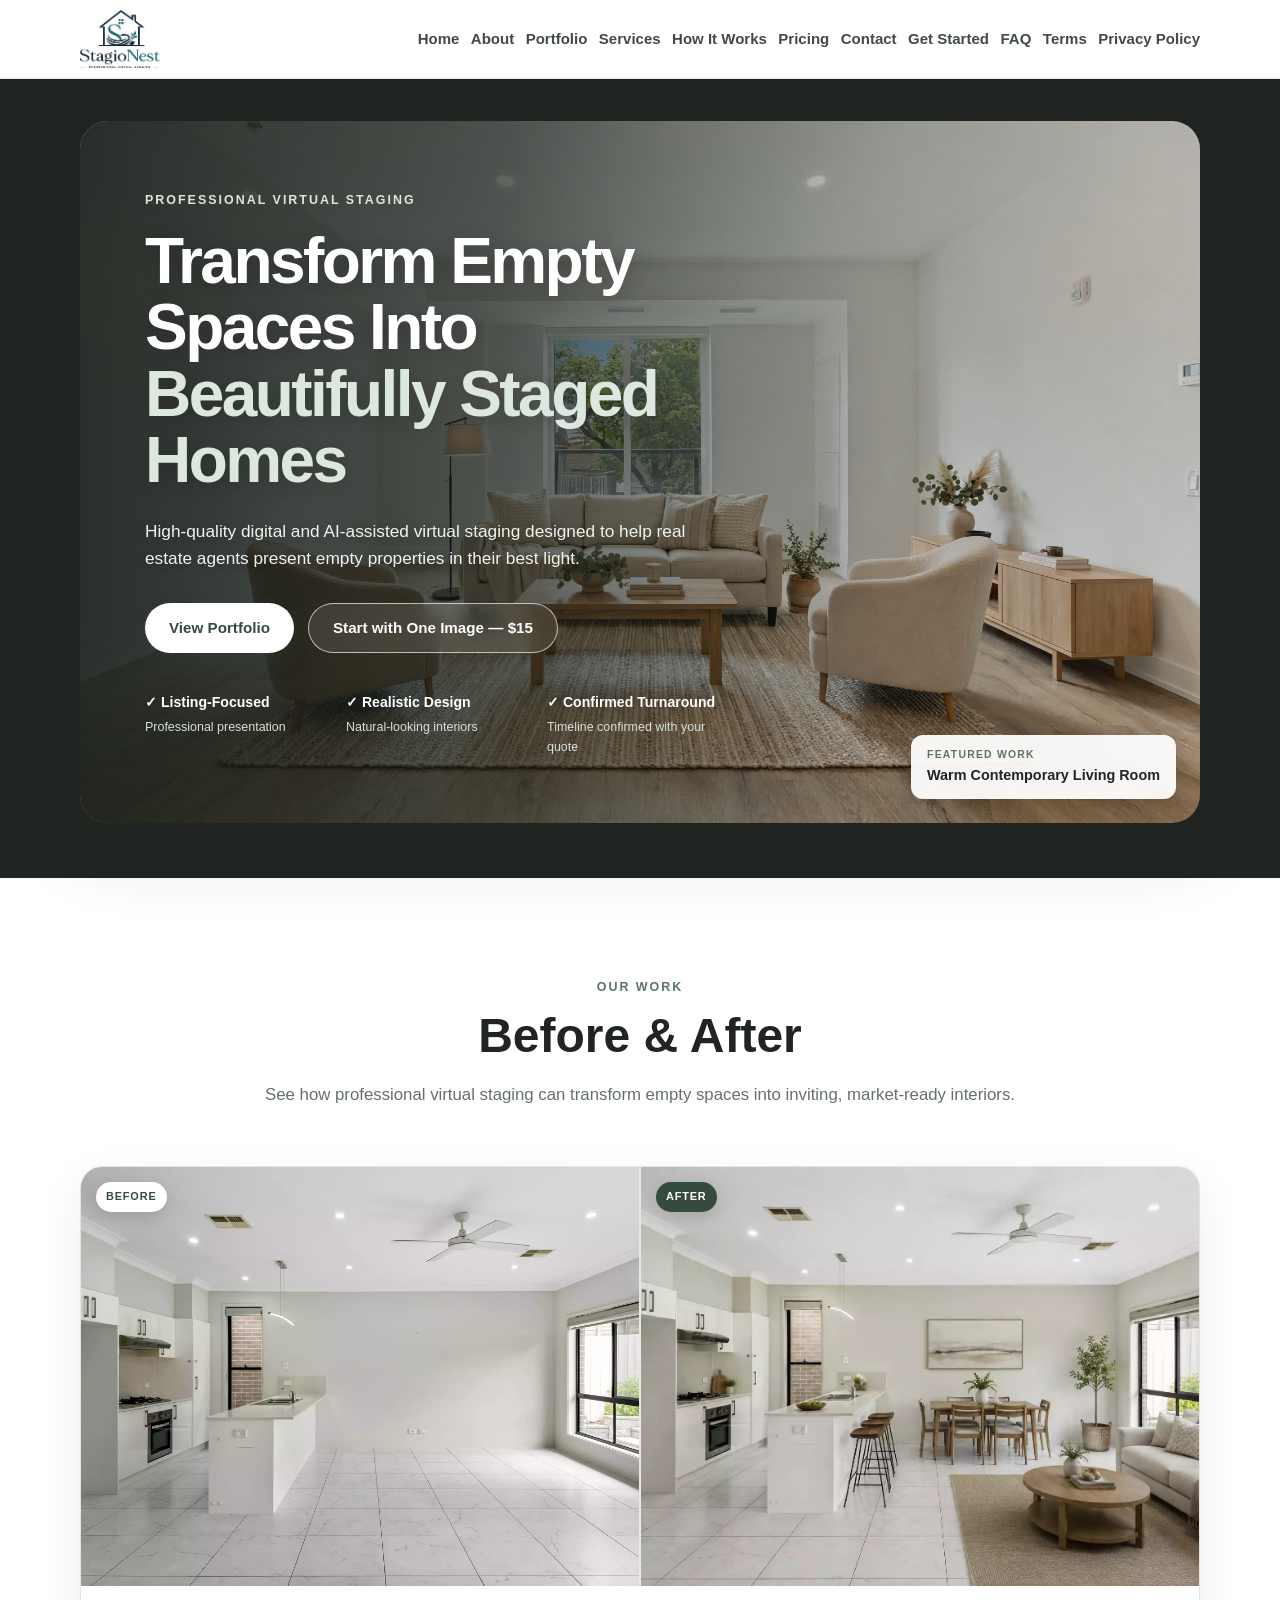
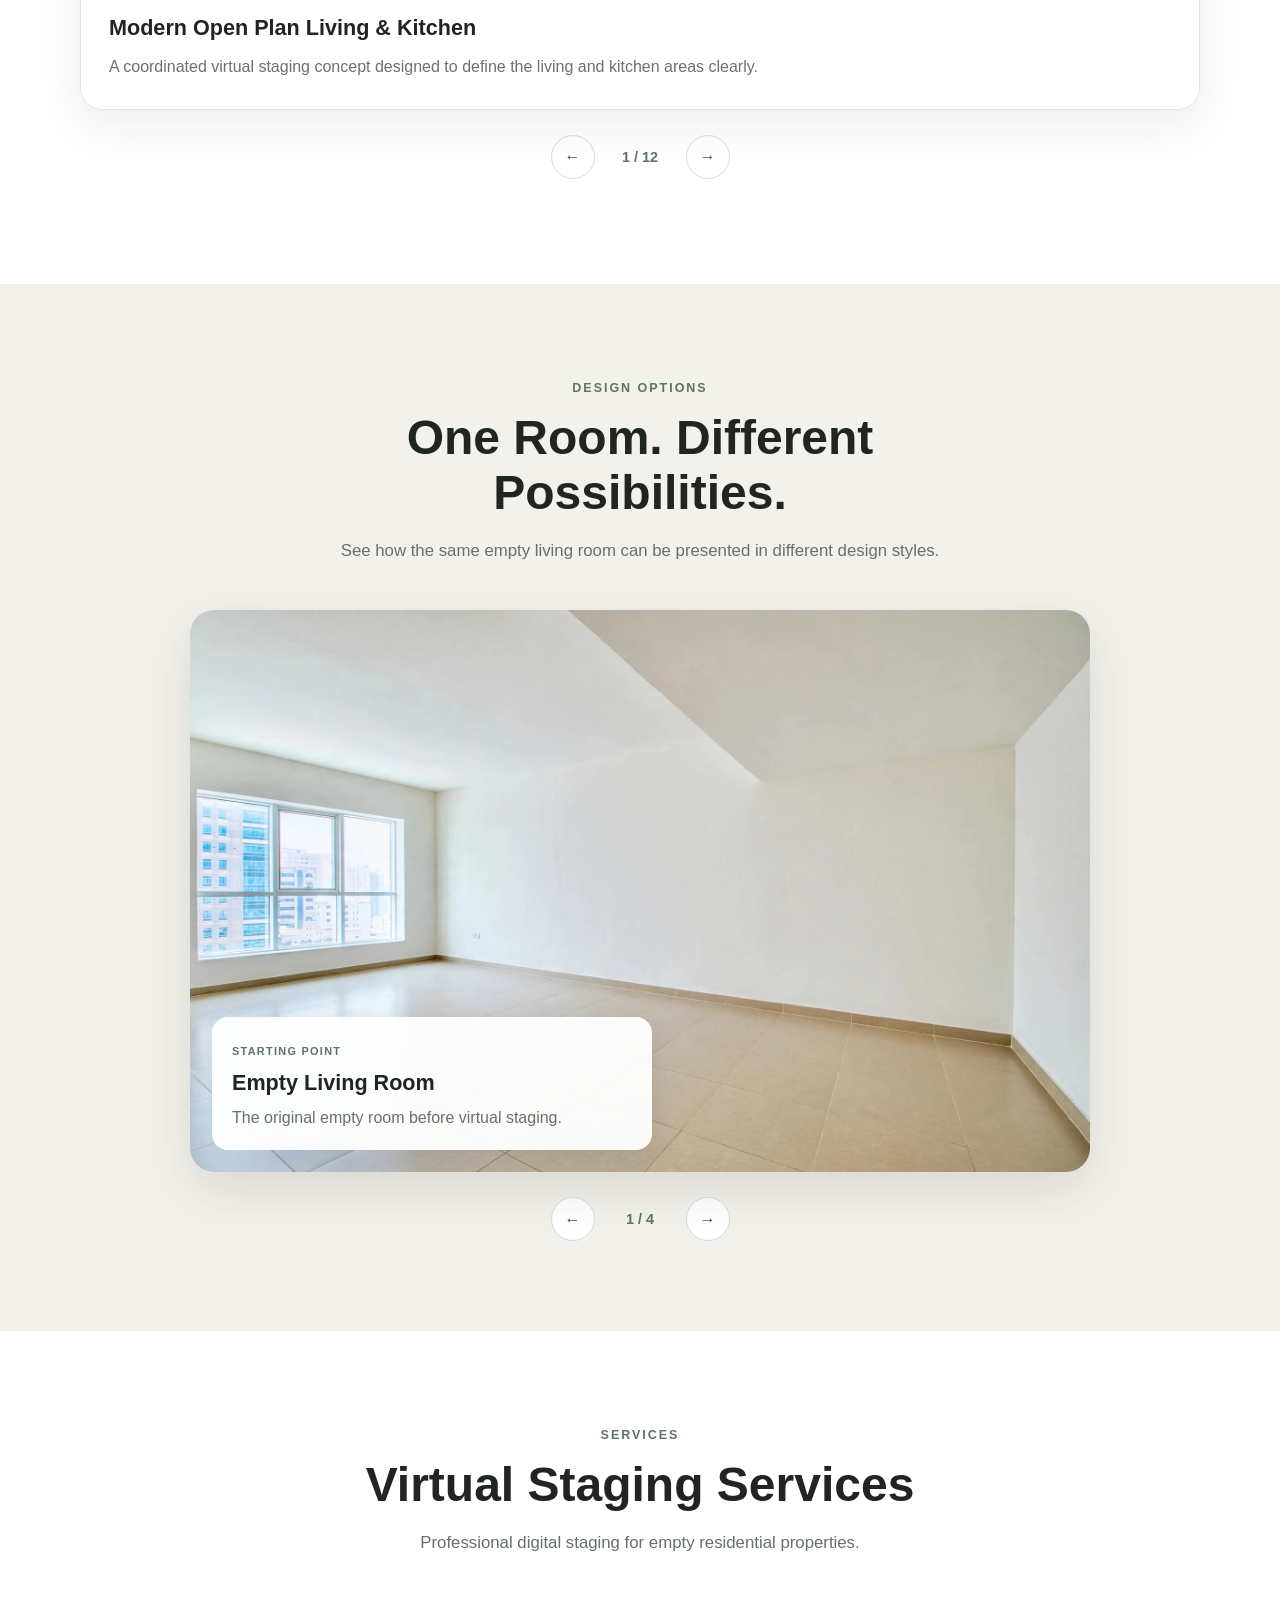
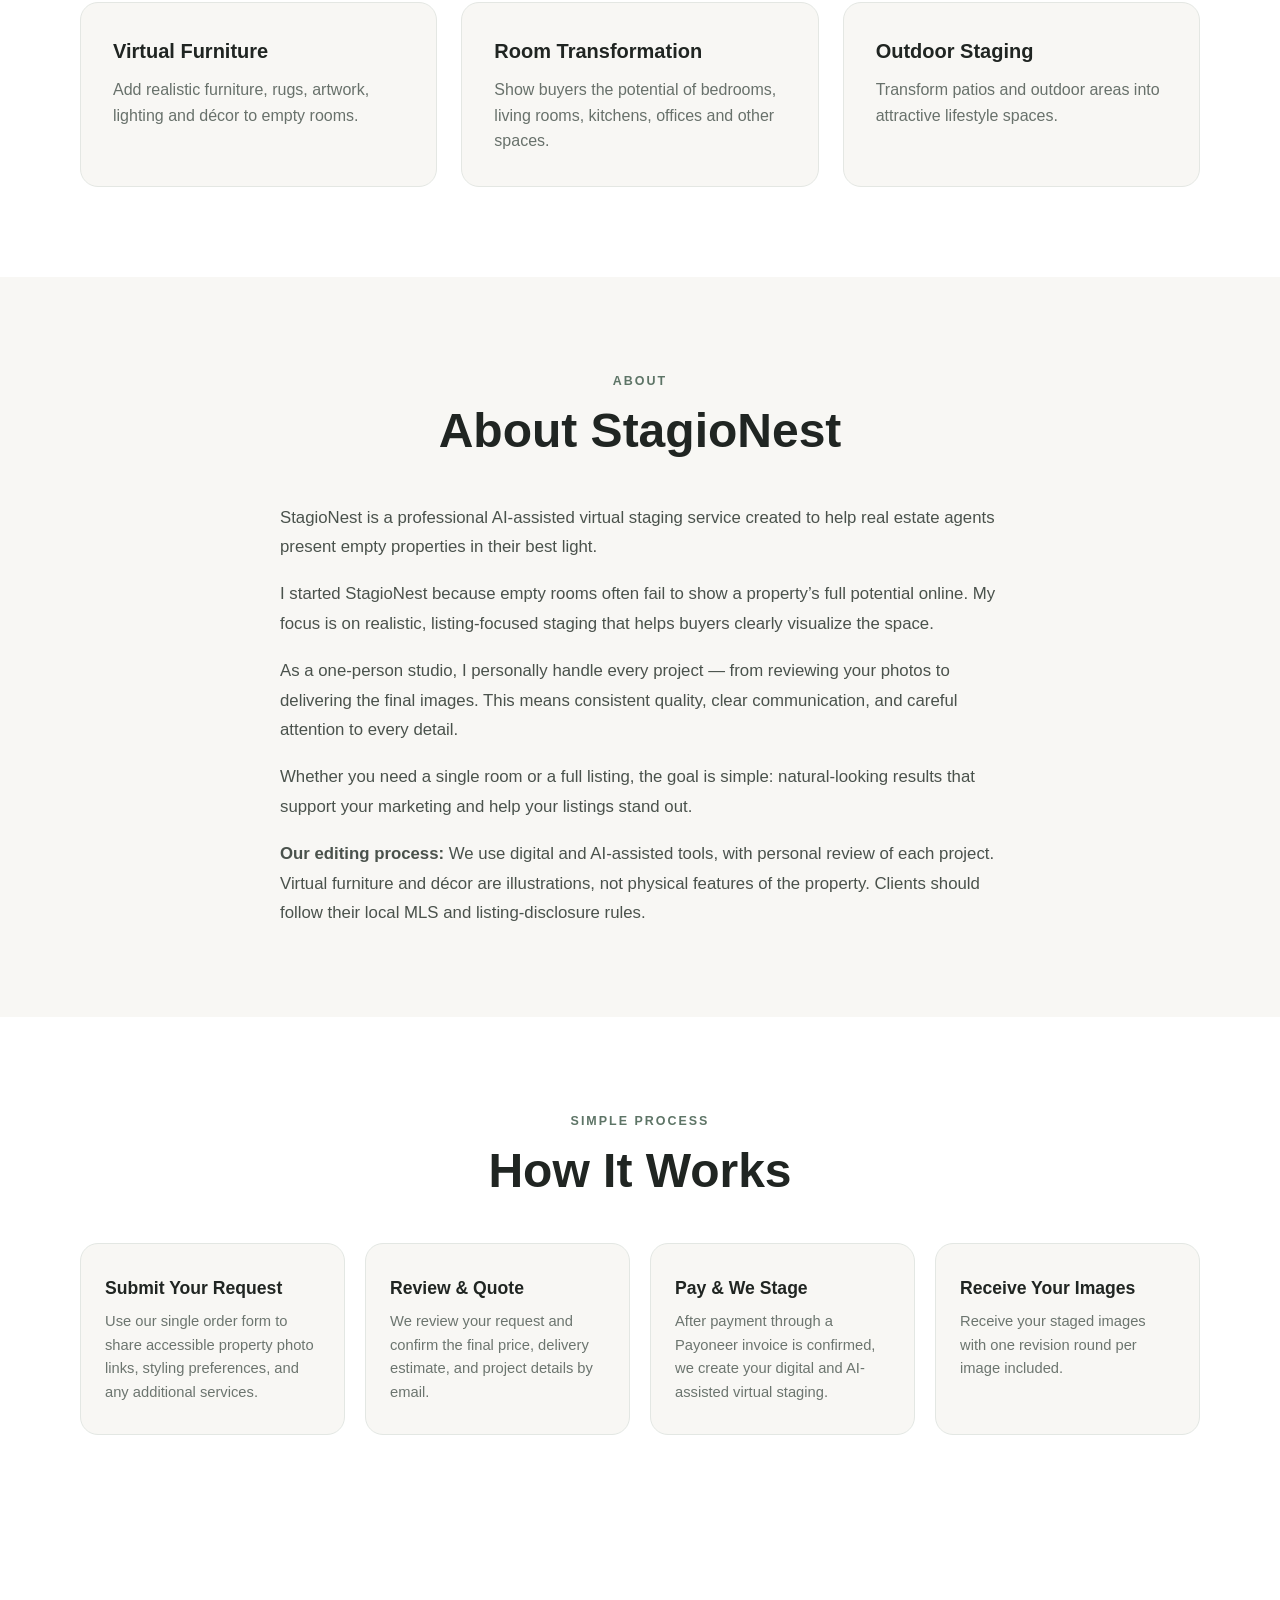
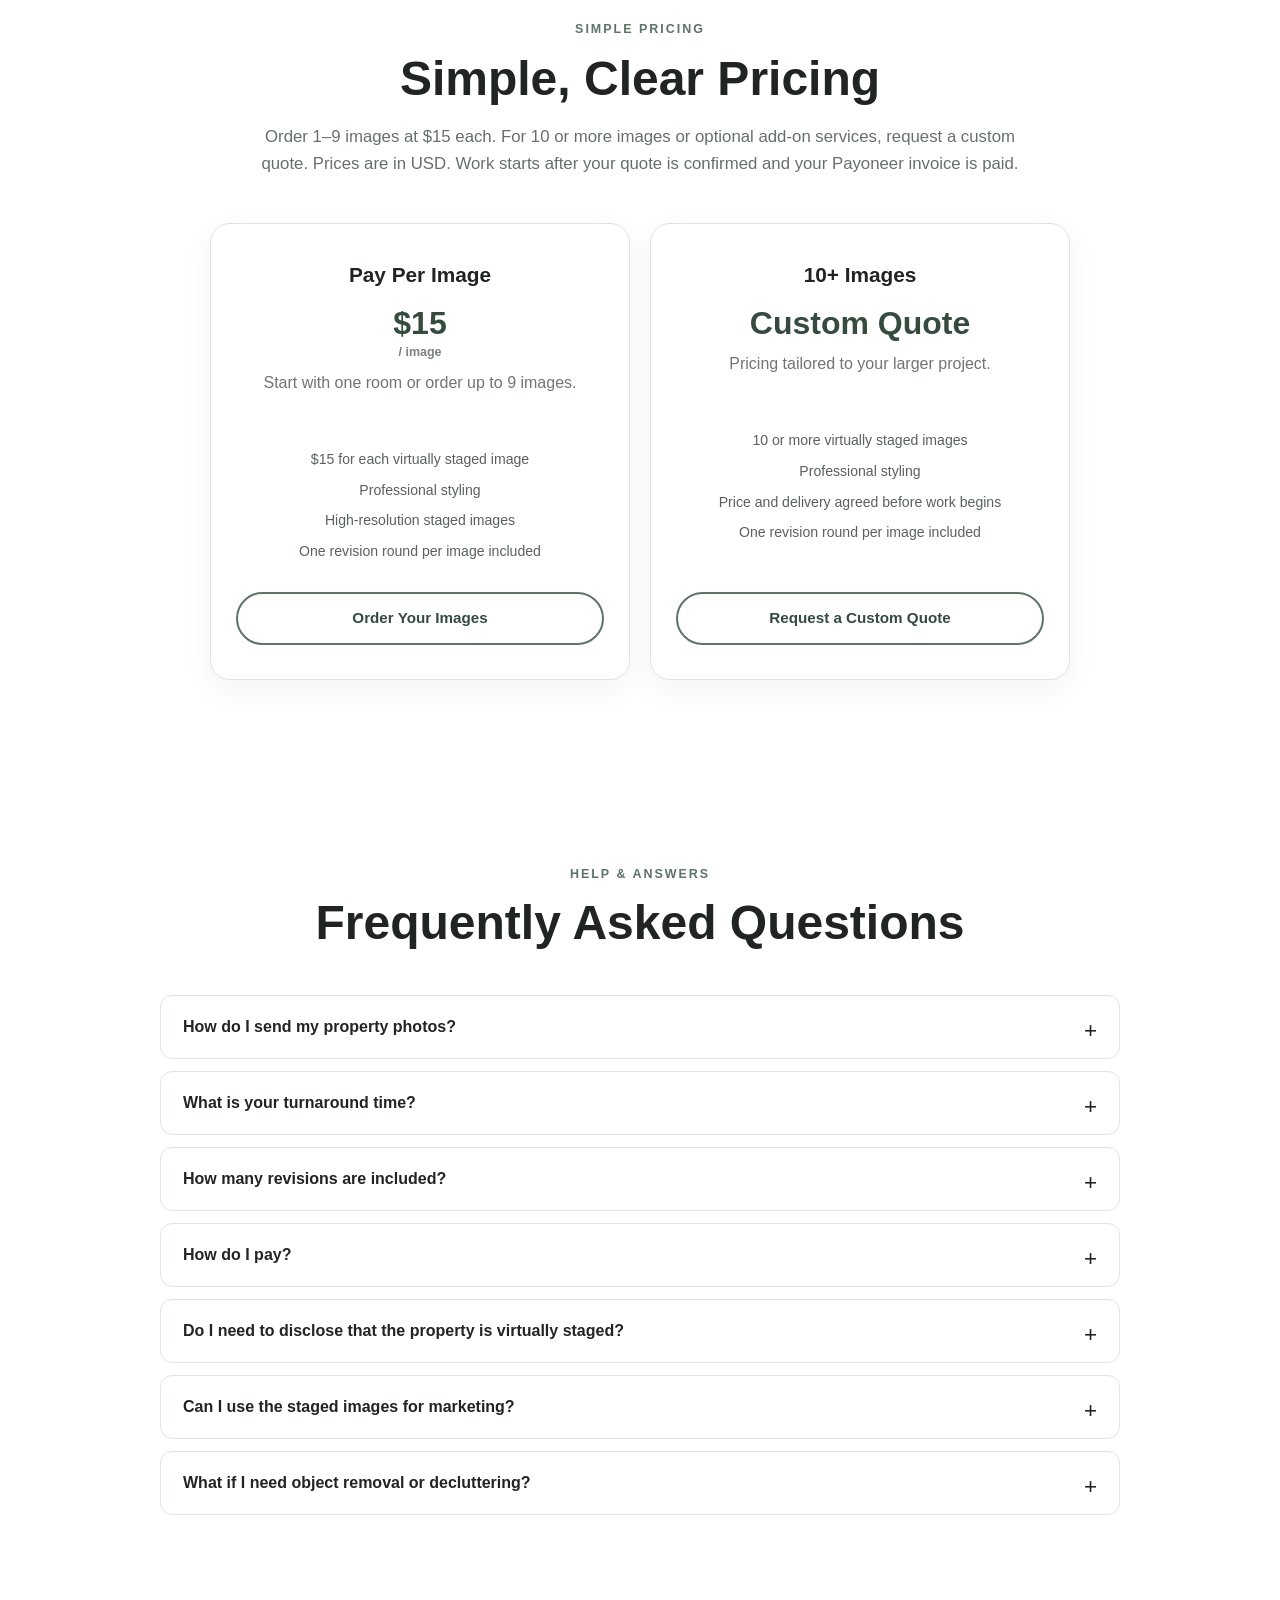
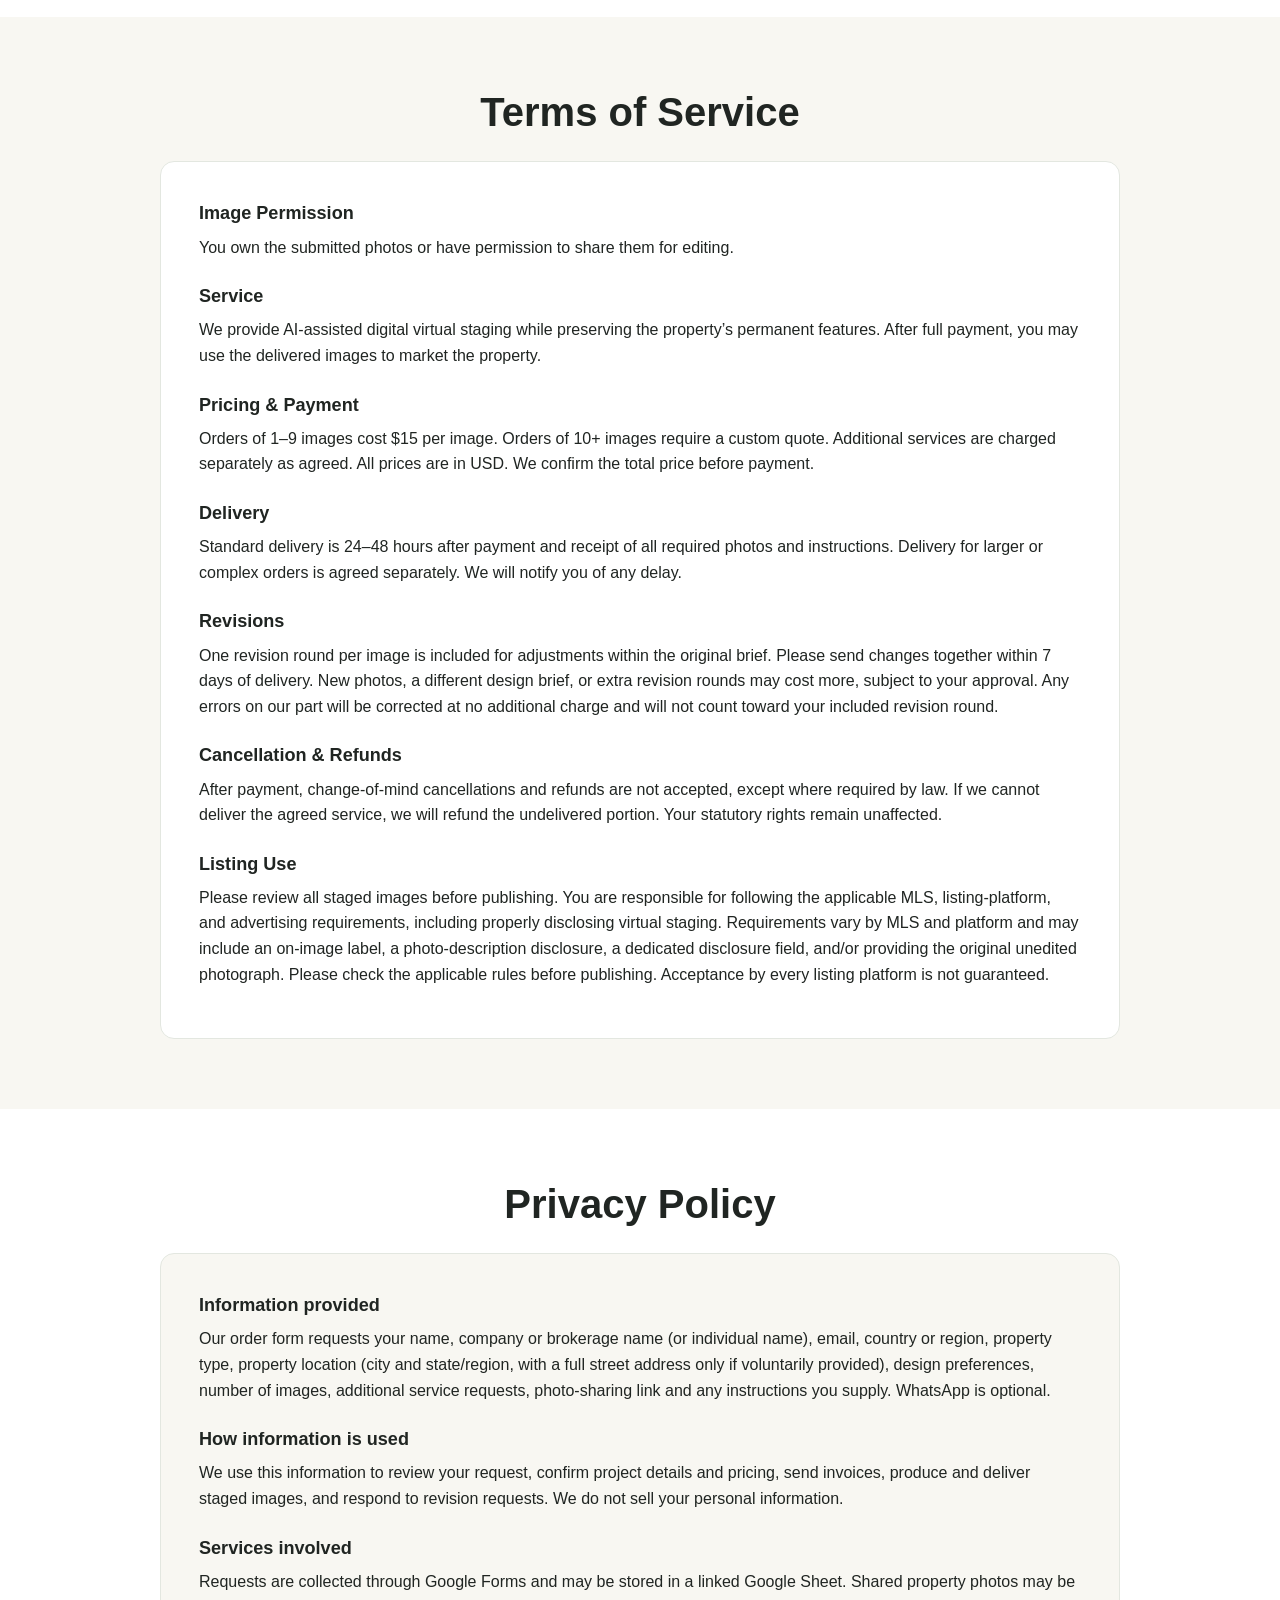
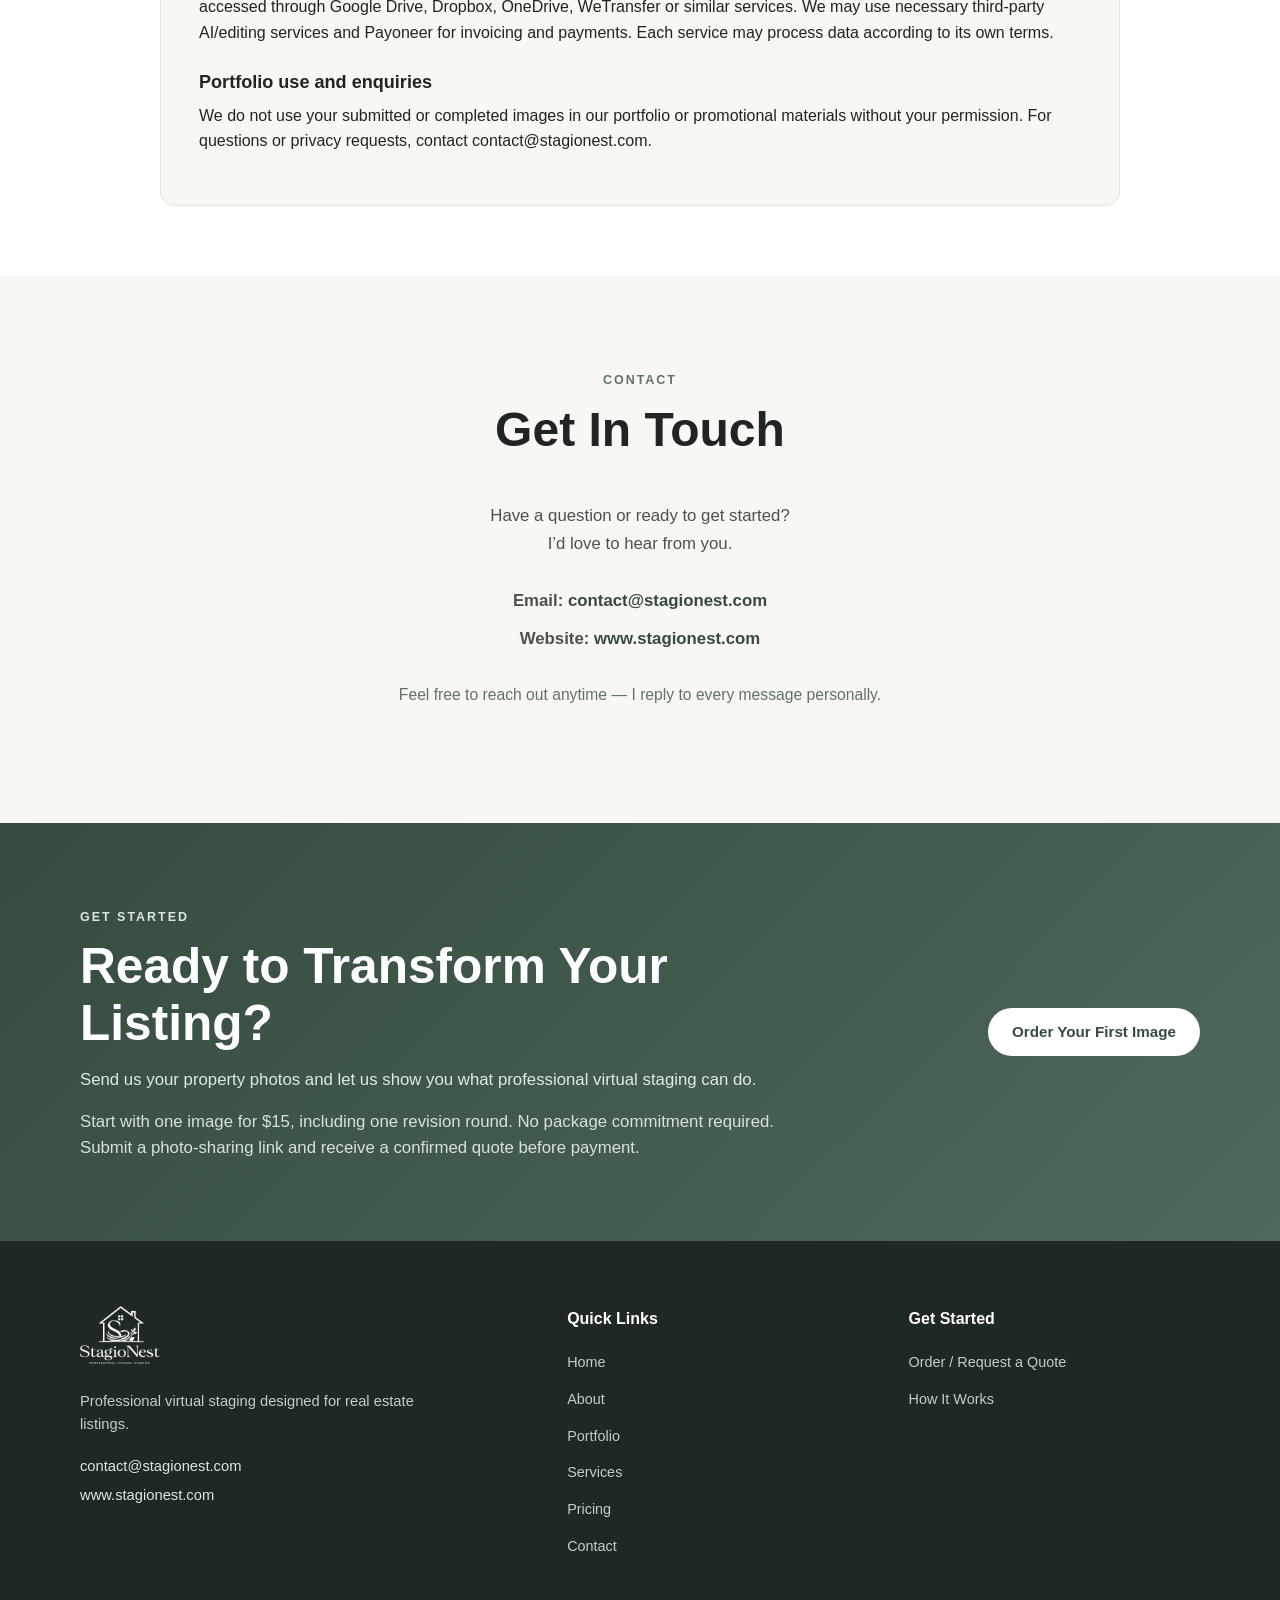
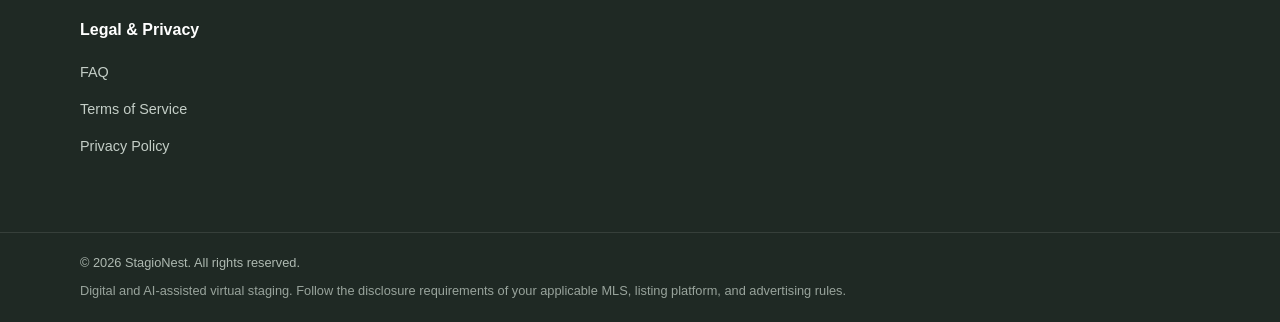
==== commit b4dafc18: "Rename index12.html to index.html" ====
--- a/index.html
+++ b/index.html
@@ -35,7 +35,7 @@
 .legal-section.legal-alt { background:var(--white, #fff); }
 .legal-section .legal-container { width:min(100% - 40px, 960px); margin-inline:auto; }
 .legal-section h2 { font-family:inherit; font-size:clamp(1.8rem, 3.5vw, 2.5rem); line-height:1.25; margin:0 0 24px; text-align:center; }
-.legal-section .legal-content { background:#fff; border:1px solid #e3e7e0; border-radius:14px; padding:clamp(20px, 4vw, 38px); font-family:inherit; font-size:1rem; line-height:1.75; }
+.legal-section .legal-content { background:#fff; border:1px solid #e3e7e0; border-radius:14px; padding:clamp(20px, 4vw, 38px); font-family:inherit; font-size:inherit; line-height:inherit; }
 .legal-section.legal-alt .legal-content { background:#f8f7f2; }
 .legal-section .legal-content h3 { font-family:inherit; font-size:1.13rem; line-height:1.45; margin:23px 0 8px; color:inherit; font-weight:700; }
 .legal-section .legal-content h3:first-child {margin-top:0;}
@@ -49,6 +49,29 @@
 .faq-item[open] summary:after {content:'−';}
 .faq-item p {font:inherit; line-height:1.75; margin:0 0 20px;}
 @media(max-width:700px){.legal-section{padding:48px 0;}.legal-section .legal-container{width:min(100% - 28px, 960px);} .faq-item{padding:0 16px;} .main-nav a{white-space:normal;}}
+</style><style>
+/* November 2026: readable, single-row desktop header navigation */
+@media (min-width:1201px) {
+ .site-header .header-inner {display:flex; align-items:center; flex-wrap:nowrap;}
+ .site-header .brand {flex-shrink:0;}
+ .site-header .main-nav {display:flex; align-items:center; flex-wrap:nowrap; gap:clamp(8px, .9vw, 16px); min-width:0;}
+ .site-header .main-nav a {font-size:15px; line-height:1.35; white-space:nowrap;}
+ .site-header .menu-toggle {display:none;}
+}
+/* On phones and tablets, use one header row with an expandable menu;
+   never force 11 navigation links into multiple header rows. */
+@media (max-width:1200px) {
+ .site-header .header-inner {position:relative; display:flex; align-items:center; justify-content:space-between; flex-wrap:nowrap;}
+ .site-header .brand {flex-shrink:1; min-width:0;}
+ .site-header .menu-toggle {display:block; flex-shrink:0; cursor:pointer;}
+ .site-header .main-nav {display:none; position:absolute; top:100%; right:0; left:0; z-index:1100; background:#fff; padding:12px 18px 18px; box-shadow:0 12px 24px rgba(0,0,0,.12); flex-direction:column; align-items:stretch; gap:0; max-height:calc(100vh - 85px); overflow-y:auto;}
+ .site-header .main-nav a {display:block; font-size:16px; line-height:1.45; white-space:nowrap; padding:9px 4px;}
+ .site-header .menu-toggle[aria-expanded="true"] + .main-nav {display:flex;}
+ .site-header .main-nav.active, .site-header .main-nav.open, .site-header .main-nav.show {display:flex;}
+}
+/* Legal text uses exactly the site's inherited body font and rhythm. */
+.legal-section .legal-content {font-family:inherit; font-size:inherit; line-height:inherit;}
+.legal-section .legal-content p {font-family:inherit; font-size:inherit; line-height:inherit;}
 </style></head>
 <body>
 <!-- ================= HEADER ================= -->
@@ -69,7 +92,7 @@
 <a href="#pricing">Pricing</a>
 <a href="#contact">Contact</a>
 <a href="#get-started">Get Started</a>
-<a href="#faq">FAQ</a><a href="#terms">Terms of Service</a><a href="#privacy">Privacy Policy</a></nav>
+<a href="#faq">FAQ</a><a href="#terms">Terms</a><a href="#privacy">Privacy Policy</a></nav>
 </div>
 </header>
 <main>
@@ -498,7 +521,7 @@
 <div class="about-content">
 <p>StagioNest is a professional AI-assisted virtual staging service created to help real estate agents present empty properties in their best light.</p>
 <p>
-            I started StagioNest because empty rooms often fail to show a property’s full potential online. My focus is on realistic, MLS-friendly staging that helps buyers clearly visualize the space.
+            I started StagioNest because empty rooms often fail to show a property’s full potential online. My focus is on realistic, listing-focused staging that helps buyers clearly visualize the space.
           </p>
 <p>
             As a one-person studio, I personally handle every project — from reviewing your photos to delivering the final images. This means consistent quality, clear communication, and careful attention to every detail.
@@ -557,7 +580,10 @@
 </div>
 </section>
 <!-- ================= CONTACT ================= -->
-<section class="section contact-section" id="contact">
+
+<!-- ================= CTA ================= -->
+<section class="section faq-section" id="faq"><div class="container narrow"><div class="section-heading text-center"><span class="section-label">HELP &amp; ANSWERS</span><h2>Frequently Asked Questions</h2></div><details class="faq-item"><summary>How do I send my property photos?</summary><p>You can share a link to your photos using Google Drive, Dropbox, OneDrive, or WeTransfer. Please ensure the link is accessible before submitting the form.</p></details><details class="faq-item"><summary>What is your turnaround time?</summary><p>Standard delivery is 24–48 hours after payment is confirmed and all required photos and instructions are received. Delivery for larger or complex orders will be agreed upon separately.</p></details><details class="faq-item"><summary>How many revisions are included?</summary><p>One revision round per image is included for adjustments within the original brief. Please send all changes together within 7 days of delivery. New photos, a different design brief, or extra revision rounds may cost more.</p></details><details class="faq-item"><summary>How do I pay?</summary><p>After reviewing your request, we will confirm the order details, total price, and delivery time by email, then send a Payoneer invoice. Work begins once payment is confirmed and all required photos and instructions are received.</p></details><details class="faq-item"><summary>Do I need to disclose that the property is virtually staged?</summary><p>Please review all staged images before publishing. You are responsible for following the applicable MLS, listing-platform, and advertising requirements, including properly disclosing virtual staging. Requirements vary by MLS and platform and may include an on-image label, a photo-description disclosure, a dedicated disclosure field, and/or providing the original unedited photograph. Please check the applicable rules before publishing. Acceptance by every listing platform is not guaranteed.</p></details><details class="faq-item"><summary>Can I use the staged images for marketing?</summary><p>Yes, after full payment, you may use the delivered images to market the property. We will not use your images in our portfolio or promotional materials without your permission.</p></details><details class="faq-item"><summary>What if I need object removal or decluttering?</summary><p>We offer Object/Furniture Removal (+$10/image), Virtual Decluttering (+$10/image), and Complex Object Removal (+$15/image). You can select these add-ons directly on the order form. We will confirm the final total before payment.</p></details></div></section>
+<section aria-label="Terms &amp; Conditions" class="legal-section" id="terms"><div class="legal-container"><h2>Terms of Service</h2><div class="legal-content"><h3>Image Permission</h3><p>You own the submitted photos or have permission to share them for editing.</p><h3>Service</h3><p>We provide AI-assisted digital virtual staging while preserving the property’s permanent features. After full payment, you may use the delivered images to market the property.</p><h3>Pricing &amp; Payment</h3><p>Orders of 1–9 images cost $15 per image. Orders of 10+ images require a custom quote. Additional services are charged separately as agreed. All prices are in USD. We confirm the total price before payment.</p><h3>Delivery</h3><p>Standard delivery is 24–48 hours after payment and receipt of all required photos and instructions. Delivery for larger or complex orders is agreed separately. We will notify you of any delay.</p><h3>Revisions</h3><p>One revision round per image is included for adjustments within the original brief. Please send changes together within 7 days of delivery. New photos, a different design brief, or extra revision rounds may cost more, subject to your approval. Any errors on our part will be corrected at no additional charge and will not count toward your included revision round.</p><h3>Cancellation &amp; Refunds</h3><p>After payment, change-of-mind cancellations and refunds are not accepted, except where required by law. If we cannot deliver the agreed service, we will refund the undelivered portion. Your statutory rights remain unaffected.</p><h3>Listing Use</h3><p>Please review all staged images before publishing. You are responsible for following the applicable MLS, listing-platform, and advertising requirements, including properly disclosing virtual staging. Requirements vary by MLS and platform and may include an on-image label, a photo-description disclosure, a dedicated disclosure field, and/or providing the original unedited photograph. Please check the applicable rules before publishing. Acceptance by every listing platform is not guaranteed.</p></div></div></section><section aria-label="Privacy Policy" class="legal-section legal-alt" id="privacy"><div class="legal-container"><h2>Privacy Policy</h2><div class="legal-content"><h3>Information provided</h3><p>Our order form requests your name, company or brokerage name (or individual name), email, country or region, property type, property location (city and state/region, with a full street address only if voluntarily provided), design preferences, number of images, additional service requests, photo-sharing link and any instructions you supply. WhatsApp is optional.</p><h3>How information is used</h3><p>We use this information to review your request, confirm project details and pricing, send invoices, produce and deliver staged images, and respond to revision requests. We do not sell your personal information.</p><h3>Services involved</h3><p>Requests are collected through Google Forms and may be stored in a linked Google Sheet. Shared property photos may be accessed through Google Drive, Dropbox, OneDrive, WeTransfer or similar services. We may use necessary third-party AI/editing services and Payoneer for invoicing and payments. Each service may process data according to its own terms.</p><h3>Portfolio use and enquiries</h3><p>We do not use your submitted or completed images in our portfolio or promotional materials without your permission. For questions or privacy requests, contact <a href="mailto:contact@stagionest.com">contact@stagionest.com</a>.</p></div></div></section><section class="section contact-section" id="contact">
 <div class="container narrow text-center">
 <div class="section-heading">
 <span class="section-label">CONTACT</span>
@@ -583,10 +609,7 @@
           </p>
 </div>
 </div>
-</section>
-<!-- ================= CTA ================= -->
-<section class="section faq-section" id="faq"><div class="container narrow"><div class="section-heading text-center"><span class="section-label">HELP &amp; ANSWERS</span><h2>Frequently Asked Questions</h2></div><details class="faq-item"><summary>How do I send my property photos?</summary><p>You can share a link to your photos using Google Drive, Dropbox, OneDrive, or WeTransfer. Please ensure the link is accessible before submitting the form.</p></details><details class="faq-item"><summary>What is your turnaround time?</summary><p>Standard delivery is 24–48 hours after payment is confirmed and all required photos and instructions are received. Delivery for larger or complex orders will be agreed upon separately.</p></details><details class="faq-item"><summary>How many revisions are included?</summary><p>One revision round per image is included for adjustments within the original brief. Please send all changes together within 7 days of delivery. New photos, a different design brief, or extra revision rounds may cost more.</p></details><details class="faq-item"><summary>How do I pay?</summary><p>After reviewing your request, we will confirm the order details, total price, and delivery time by email, then send a Payoneer invoice. Work begins once payment is confirmed and all required photos and instructions are received.</p></details><details class="faq-item"><summary>Do I need to disclose that the property is virtually staged?</summary><p>Please review all staged images before publishing. You are responsible for following the applicable MLS, listing-platform, and advertising requirements, including properly disclosing virtual staging. Requirements vary by MLS and platform and may include an on-image label, a photo-description disclosure, a dedicated disclosure field, and/or providing the original unedited photograph. Please check the applicable rules before publishing. Acceptance by every listing platform is not guaranteed.</p></details><details class="faq-item"><summary>Can I use the staged images for marketing?</summary><p>Yes, after full payment, you may use the delivered images to market the property. We will not use your images in our portfolio or promotional materials without your permission.</p></details><details class="faq-item"><summary>What if I need object removal or decluttering?</summary><p>We offer Object/Furniture Removal (+$10/image), Virtual Decluttering (+$10/image), and Complex Object Removal (+$15/image). You can select these add-ons directly on the order form. We will confirm the final total before payment.</p></details></div></section>
-<section aria-label="Terms &amp; Conditions" class="legal-section" id="terms"><div class="legal-container"><h2>Terms of Service</h2><div class="legal-content"><h3>Image Permission</h3><p>You own the submitted photos or have permission to share them for editing.</p><h3>Service</h3><p>We provide AI-assisted digital virtual staging while preserving the property’s permanent features. After full payment, you may use the delivered images to market the property.</p><h3>Pricing &amp; Payment</h3><p>Orders of 1–9 images cost $15 per image. Orders of 10+ images require a custom quote. Additional services are charged separately as agreed. All prices are in USD. We confirm the total price before payment.</p><h3>Delivery</h3><p>Standard delivery is 24–48 hours after payment and receipt of all required photos and instructions. Delivery for larger or complex orders is agreed separately. We will notify you of any delay.</p><h3>Revisions</h3><p>One revision round per image is included for adjustments within the original brief. Please send changes together within 7 days of delivery. New photos, a different design brief, or extra revision rounds may cost more, subject to your approval. Any errors on our part will be corrected at no additional charge and will not count toward your included revision round.</p><h3>Cancellation &amp; Refunds</h3><p>After payment, change-of-mind cancellations and refunds are not accepted, except where required by law. If we cannot deliver the agreed service, we will refund the undelivered portion. Your statutory rights remain unaffected.</p><h3>Listing Use</h3><p>Please review all staged images before publishing. You are responsible for following the applicable MLS, listing-platform, and advertising requirements, including properly disclosing virtual staging. Requirements vary by MLS and platform and may include an on-image label, a photo-description disclosure, a dedicated disclosure field, and/or providing the original unedited photograph. Please check the applicable rules before publishing. Acceptance by every listing platform is not guaranteed.</p></div></div></section><section aria-label="Privacy Policy" class="legal-section legal-alt" id="privacy"><div class="legal-container"><h2>Privacy Policy</h2><div class="legal-content"><h3>Information provided</h3><p>Our order form requests your name, company or brokerage name (or individual name), email, country or region, property type, property location (city and state/region, with a full street address only if voluntarily provided), design preferences, number of images, additional service requests, photo-sharing link and any instructions you supply. WhatsApp is optional.</p><h3>How information is used</h3><p>We use this information to review your request, confirm project details and pricing, send invoices, produce and deliver staged images, and respond to revision requests. We do not sell your personal information.</p><h3>Services involved</h3><p>Requests are collected through Google Forms and may be stored in a linked Google Sheet. Shared property photos may be accessed through Google Drive, Dropbox, OneDrive, WeTransfer or similar services. We may use necessary third-party AI/editing services and Payoneer for invoicing and payments. Each service may process data according to its own terms.</p><h3>Portfolio use and enquiries</h3><p>We do not use your submitted or completed images in our portfolio or promotional materials without your permission. For questions or privacy requests, contact <a href="mailto:contact@stagionest.com">contact@stagionest.com</a>.</p></div></div></section><section class="cta-section" id="get-started">
+</section><section class="cta-section" id="get-started">
 <div class="container cta-inner">
 <div class="cta-content">
 <span class="section-label">GET STARTED</span>
